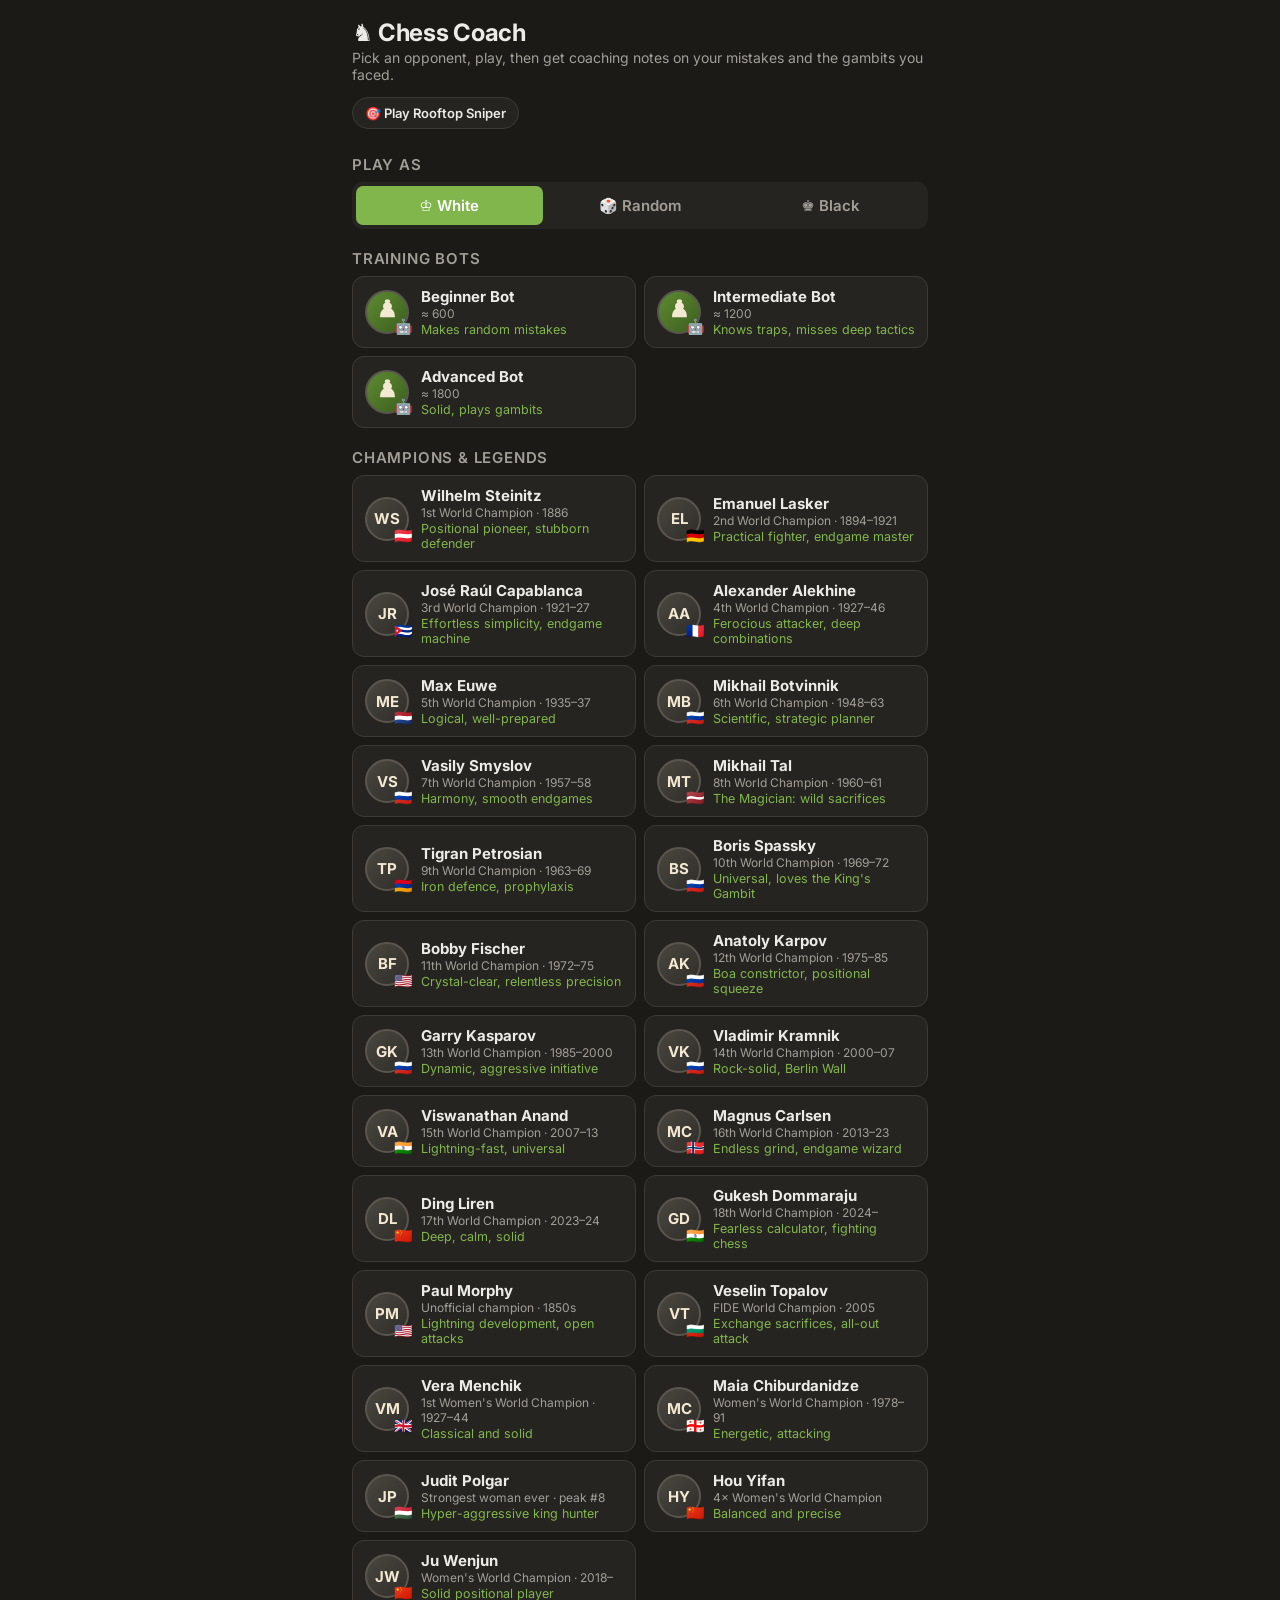
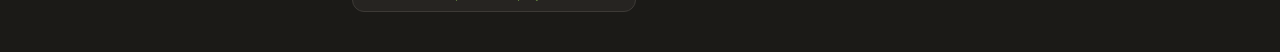
==== chess.html @ 80503780 "Add files via upload" ====
<!DOCTYPE html>
<html lang="en">
<head>
<meta charset="utf-8">
<meta name="viewport" content="width=device-width, initial-scale=1, maximum-scale=1, viewport-fit=cover">
<title>Chess Coach</title>
<meta name="description" content="Play chess against bots and engine opponents styled after 25 world champions, then get a coaching review of your mistakes and the gambits you faced.">
<link rel="preconnect" href="https://fonts.googleapis.com">
<link rel="preconnect" href="https://fonts.gstatic.com" crossorigin>
<link href="https://fonts.googleapis.com/css2?family=Noto+Sans+Symbols+2&family=Inter:wght@400;500;600;700&display=swap" rel="stylesheet">
<style>
:root{--bg:#1b1a17;--panel:#262421;--panel2:#302e2b;--line:#3d3a36;--txt:#ecebe8;--mut:#a29f99;--acc:#81b64c;--acc2:#5d8b31;--lt:#ebecd0;--dk:#739552;--bs:360px;--red:#e05252;--grn:#3fae5a;--org:#e8a33d;--yel:#f0c94a}
*{box-sizing:border-box;-webkit-tap-highlight-color:transparent}
html,body{margin:0;background:var(--bg);color:var(--txt);font-family:Inter,system-ui,-apple-system,Segoe UI,Roboto,sans-serif;font-size:15px}
body{padding:env(safe-area-inset-top) env(safe-area-inset-right) env(safe-area-inset-bottom) env(safe-area-inset-left)}
button{font:inherit;color:inherit;cursor:pointer}
.xlink{display:inline-block;margin:0 4px 6px;padding:7px 12px;border-radius:20px;background:var(--panel);border:1px solid var(--line);color:var(--txt);text-decoration:none;font-size:13px;font-weight:600}
[hidden]{display:none!important}
.wrap{max-width:600px;margin:0 auto;padding:12px 8px 40px}
h1{font-size:24px;margin:6px 4px 2px;letter-spacing:-.3px}
h2{font-size:15px;text-transform:uppercase;letter-spacing:.8px;color:var(--mut);margin:20px 4px 8px;font-weight:600}
.sub{color:var(--mut);margin:0 4px 14px;font-size:14px}
.seg{display:flex;background:var(--panel);border-radius:10px;padding:4px;gap:4px;margin:0 4px}
.seg button{flex:1;border:0;background:transparent;padding:10px 0;border-radius:7px;font-weight:600;color:var(--mut)}
.seg button.on{background:var(--acc);color:#fff}
.cards{display:grid;grid-template-columns:1fr;gap:8px;margin:0 4px}
@media(min-width:520px){.cards{grid-template-columns:1fr 1fr}}
.card{display:flex;gap:12px;align-items:center;background:var(--panel);border:1px solid var(--line);border-radius:12px;padding:10px 12px;text-align:left}
.card:active{background:var(--panel2)}
.ci{display:flex;flex-direction:column;min-width:0}
.ci b{font-size:15px}.ci small{color:var(--mut);font-size:12px}.ci em{font-style:normal;color:var(--acc);font-size:12.5px;margin-top:1px}
.av{position:relative;flex:none;width:44px;height:44px;border-radius:50%;background:linear-gradient(135deg,#4a4740,#2f2d29);display:grid;place-items:center;font-weight:700;font-size:15px;color:#f3e9d2;border:2px solid #5a564f}
.av.bot{background:linear-gradient(135deg,#5d8b31,#3d5e1f);font-family:'Noto Sans Symbols 2',sans-serif;font-size:22px}
.av .fl{position:absolute;right:-6px;bottom:-4px;font-size:15px;line-height:1}
.av.big{width:56px;height:56px;font-size:19px}
.resume{margin:14px 4px 0;background:#2c3a22;border:1px solid var(--acc2);border-radius:12px;padding:12px;display:flex;align-items:center;gap:10px;justify-content:space-between}
.btn{border:0;border-radius:10px;padding:11px 16px;font-weight:600;background:var(--panel2);border:1px solid var(--line)}
.btn.pri{background:var(--acc);border-color:var(--acc);color:#fff;box-shadow:0 3px 0 var(--acc2)}
.btn:disabled{opacity:.4}
.hrow{display:flex;gap:10px;align-items:center;width:100%;background:var(--panel);border:1px solid var(--line);border-radius:10px;padding:9px 10px;margin-bottom:6px;text-align:left}
.hrow span:last-child{display:flex;flex-direction:column}.hrow small{color:var(--mut);font-size:12px}
.res{width:28px;height:28px;border-radius:7px;display:grid;place-items:center;font-weight:700;flex:none}
.res.win{background:var(--acc)}.res.loss{background:var(--red)}.res.draw{background:#6b6862}
#historyWrap{margin:0 4px}
/* sheet */
.overlay{position:fixed;inset:0;background:rgba(0,0,0,.55);display:flex;align-items:flex-end;justify-content:center;z-index:50}
.overlay.center{align-items:center}
.sheet{background:var(--panel);width:100%;max-width:600px;border-radius:18px 18px 0 0;padding:18px 16px calc(18px + env(safe-area-inset-bottom));border-top:1px solid var(--line)}
.center .sheet{border-radius:16px;max-width:360px;margin:16px;text-align:center}
.shHead{display:flex;gap:12px;align-items:center}
.shHead h3{margin:0;font-size:19px}.shHead small{color:var(--mut)}
.sheet p{margin:10px 0;line-height:1.45}
.style{color:var(--acc);font-weight:600}.ops,.vs{font-size:14px}.note{font-size:12px;color:var(--mut)}
.row{display:flex;gap:8px;margin-top:14px}.row .btn{flex:1}
/* game */
.top{display:flex;align-items:center;gap:8px;margin-bottom:8px}
.icon{border:0;background:var(--panel);width:38px;height:38px;border-radius:10px;font-size:18px;flex:none}
.player{display:flex;align-items:center;gap:10px;padding:6px 2px;min-height:52px;width:var(--bs);margin:0 auto}
.player .nm{display:flex;flex-direction:column;min-width:0;flex:1}
.player .nm b{white-space:nowrap;overflow:hidden;text-overflow:ellipsis}
.player .nm small{color:var(--mut);font-size:12px;white-space:nowrap;overflow:hidden;text-overflow:ellipsis}
.caps{font-family:'Noto Sans Symbols 2',sans-serif;font-size:15px;letter-spacing:-2px;white-space:nowrap}
.caps b{font-family:Inter,sans-serif;letter-spacing:0;font-size:12px;color:var(--mut);margin-left:4px}
.caps .cw{color:#fff;-webkit-text-stroke:.6px #000}.caps .cb{color:#111;-webkit-text-stroke:.4px #888}
.dots{display:inline-flex;gap:3px;margin-left:6px}.dots i{width:5px;height:5px;border-radius:50%;background:var(--acc);animation:b 1s infinite}
.dots i:nth-child(2){animation-delay:.15s}.dots i:nth-child(3){animation-delay:.3s}
@keyframes b{0%,100%{opacity:.25}50%{opacity:1}}
.board{position:relative;width:var(--bs);height:var(--bs);margin:0 auto;border-radius:6px;overflow:hidden;box-shadow:0 6px 18px rgba(0,0,0,.4);touch-action:manipulation;user-select:none;-webkit-user-select:none}
.grid{display:grid;grid-template-columns:repeat(8,1fr);grid-template-rows:repeat(8,1fr);width:100%;height:100%}
.sq{position:relative;display:grid;place-items:center}
.sq.lt{background:var(--lt)}.sq.dk{background:var(--dk)}
.sq.last.lt{background:#f5f682}.sq.last.dk{background:#b9ca43}
.sq.sel.lt,.sq.sel.dk{background:#f6eb72}
.sq.check{background:radial-gradient(circle,#ff3b3b 0,#e04040aa 45%,transparent 75%)!important}
.sq.tmove::after{content:'';width:30%;height:30%;border-radius:50%;background:rgba(0,0,0,.18)}
.sq.tcap::after{content:'';position:absolute;inset:4%;border-radius:50%;border:calc(var(--bs)/110) solid rgba(0,0,0,.18)}
.pc{font-family:'Noto Sans Symbols 2','Segoe UI Symbol','DejaVu Sans',sans-serif;font-size:calc(var(--bs)/8*.78);line-height:1;pointer-events:none;position:relative;z-index:1}
.pc.w{color:#fff;-webkit-text-stroke:calc(var(--bs)/400) #1a1a1a;text-shadow:0 2px 2px rgba(0,0,0,.35)}
.pc.b{color:#1d1b19;-webkit-text-stroke:calc(var(--bs)/700) #000;text-shadow:0 2px 2px rgba(0,0,0,.25)}
.sq i{position:absolute;font-style:normal;font-size:calc(var(--bs)/42);font-weight:700;pointer-events:none}
.sq i.rk{left:3px;top:2px}.sq i.fl{right:3px;bottom:1px}
.sq.lt i{color:var(--dk)}.sq.dk i{color:var(--lt)}
.arrows{position:absolute;inset:0;width:100%;height:100%;pointer-events:none;z-index:2}
.status{text-align:center;color:var(--mut);font-size:14px;margin:6px 0 2px;min-height:20px}
.moves{display:flex;gap:4px;overflow-x:auto;white-space:nowrap;background:var(--panel);border-radius:10px;padding:8px;margin:8px auto 0;width:var(--bs);scrollbar-width:none;font-size:14px}
.moves .mn{color:var(--mut)}.moves .mv{padding:0 3px;border-radius:4px}.moves .mv.cur{background:var(--panel2);font-weight:600}
.muted{color:var(--mut)}.muted2{color:var(--mut);font-size:13.5px}
.ctrl{display:flex;gap:6px;margin:10px auto 0;width:var(--bs)}
.ctrl .btn{flex:1;padding:11px 4px;font-size:14px}
.promo{display:flex;gap:8px;justify-content:center}
.promo button{width:64px;height:64px;border-radius:12px;background:var(--lt);border:0;font-size:46px;display:grid;place-items:center}
.promo .pc{font-size:46px}
/* review */
.rvHead h1{font-size:21px;margin:4px 0}
.rvHead p{margin:0;color:var(--mut);font-size:13.5px}
.stats{display:grid;grid-template-columns:1.3fr 1fr 1fr 1fr;gap:6px;margin:12px 0}
.stat{background:var(--panel);border-radius:10px;padding:10px 6px;text-align:center;border:1px solid var(--line)}
.stat b{display:block;font-size:20px}.stat small{color:var(--mut);font-size:11px}
.stat.big b{color:var(--acc);font-size:24px}.stat.bl b{color:var(--red)}.stat.mi b{color:var(--org)}.stat.in b{color:var(--yel)}
.gcard{background:linear-gradient(135deg,#3a2f1e,#2a2620);border:1px solid #6b5530;border-radius:12px;padding:12px;margin-bottom:8px}
.gcard h4{margin:0 0 4px;font-size:15px}.gcard p{margin:6px 0;font-size:14px;line-height:1.45}
.bad{color:#ffb3a8}.good{color:#b8e09a}
.rvBoardWrap{background:var(--panel);border-radius:12px;padding:10px 0;margin:6px 0 4px}
.rvLabel{width:var(--bs);margin:8px auto 0;font-size:14px;line-height:1.45;min-height:40px}
.rvLabel p{margin:4px 0 0}
.red{color:var(--red);font-weight:600}.grn{color:var(--grn);font-weight:600}
.tg{font-size:11px;padding:1px 6px;border-radius:5px;text-transform:uppercase;font-weight:700}
.tg.blunder{background:var(--red)}.tg.mistake{background:var(--org)}.tg.inaccuracy{background:var(--yel);color:#222}
.nav{display:flex;gap:6px;width:var(--bs);margin:8px auto 0;align-items:center}
.nav .btn{flex:1;padding:8px 0}.nav span{min-width:56px;text-align:center;color:var(--mut);font-size:13px}
.moment{display:flex;gap:10px;width:100%;text-align:left;background:var(--panel);border:1px solid var(--line);border-left:4px solid;border-radius:10px;padding:10px;margin-bottom:6px}
.moment.blunder{border-left-color:var(--red)}.moment.mistake{border-left-color:var(--org)}.moment.inaccuracy{border-left-color:var(--yel)}
.moment .tag{font-weight:800;min-width:24px;font-size:15px}
.moment.blunder .tag{color:var(--red)}.moment.mistake .tag{color:var(--org)}.moment.inaccuracy .tag{color:var(--yel)}
.moment b small{font-weight:500;color:var(--mut);font-size:12px;margin-left:4px}
.moment p{margin:4px 0 0;font-size:13.5px;line-height:1.4;color:#d6d4cf}
.tip{background:var(--panel);border-radius:10px;padding:11px 12px;margin-bottom:6px;border:1px solid var(--line)}
.tip b{color:var(--acc)}.tip p{margin:4px 0 0;font-size:14px;line-height:1.45}
.tip.ptip{background:#22301b;border-color:var(--acc2)}
.coach{background:var(--panel);border:1px solid #5b4a8a;border-radius:12px;padding:12px;margin-top:6px}
.coach h4{margin:10px 0 4px}.coach p,.coach li{font-size:14px;line-height:1.5}.coach ul{padding-left:20px;margin:6px 0}
.prog{height:8px;background:var(--panel2);border-radius:5px;overflow:hidden;margin:14px 0 8px}
.prog div{height:100%;background:var(--acc);transition:width .2s}
.loading{text-align:center;padding:60px 16px}
.bigpc{font-family:'Noto Sans Symbols 2',sans-serif;font-size:64px;animation:spin 2s ease-in-out infinite;display:inline-block}
@keyframes spin{50%{transform:rotate(12deg) scale(1.08)}}
.foot{display:flex;gap:8px;margin-top:16px}.foot .btn{flex:1}
</style>
</head>
<body>
<!-- LOBBY -->
<section id="lobby" class="wrap">
  <h1>♞ Chess Coach</h1>
  <p class="sub">Pick an opponent, play, then get coaching notes on your mistakes and the gambits you faced.</p>
  <a class="xlink" href="index.html">🎯 Play Rooftop Sniper</a>
  <div id="resumeBox" class="resume" hidden><span id="resumeTxt"></span><button id="resumeBtn" class="btn pri">Resume</button></div>
  <h2>Play as</h2>
  <div class="seg" id="colorSeg"><button data-c="w">♔ White</button><button data-c="r">🎲 Random</button><button data-c="b">♚ Black</button></div>
  <h2>Training bots</h2>
  <div class="cards" id="bots"></div>
  <h2>Champions &amp; legends</h2>
  <div class="cards" id="gms"></div>
  <div id="historyWrap" hidden><h2 style="margin-left:0">Past games</h2><div id="history"></div></div>
</section>

<!-- GAME -->
<section id="game" class="wrap" hidden>
  <div class="top"><button class="icon" id="backBtn" aria-label="Back">←</button><div style="flex:1;font-weight:600">vs <span id="oppName"></span></div><button class="icon" id="flipBtn" aria-label="Flip board">⇅</button></div>
  <div class="player"><div class="av" id="oppAv"></div><div class="nm"><b><span id="oppLabel">Opponent</span><span class="dots" id="thinking" hidden><i></i><i></i><i></i></span></b><small id="oppStyle"></small></div><div class="caps" id="oppCap"></div></div>
  <div class="board" id="board"></div>
  <div class="player"><div class="av" style="background:linear-gradient(135deg,#81b64c,#4d7a26)">You</div><div class="nm"><b>You</b><small id="youColor"></small></div><div class="caps" id="youCap"></div></div>
  <div class="status" id="status"></div>
  <div class="moves" id="moves"></div>
  <div class="ctrl">
    <button class="btn" id="undoBtn">↶ Undo</button>
    <button class="btn" id="hintBtn">💡 Hint</button>
    <button class="btn" id="resignBtn">🏳 Resign</button>
    <button class="btn pri" id="reviewBtn" hidden>📋 Review</button>
  </div>
</section>

<!-- REVIEW -->
<section id="review" class="wrap" hidden>
  <div class="top"><button class="icon" id="rvBack" aria-label="Back">←</button><div style="flex:1;font-weight:600">Game review</div></div>
  <div id="rvLoading" class="loading"><div class="bigpc">♞</div><div class="prog"><div id="rvProg"></div></div><div class="muted" id="rvProgTxt">Analysing your moves…</div></div>
  <div id="rvContent" hidden>
    <div class="rvHead"><h1 id="rvTitle"></h1><p id="rvSub"></p></div>
    <div class="stats" id="rvStats"></div>
    <div id="rvGambits"></div>
    <div class="rvBoardWrap" id="rvBoardWrap">
      <div class="board" id="rvBoard"></div>
      <div class="nav"><button class="btn" id="rvStart">⏮</button><button class="btn" id="rvPrev">◀</button><span id="rvPly"></span><button class="btn" id="rvNext">▶</button><button class="btn" id="rvEnd">⏭</button></div>
      <div class="rvLabel" id="rvLabel"></div>
    </div>
    <h2>Key moments</h2>
    <div id="rvMoments"></div>
    <h2>How to improve</h2>
    <div id="rvTips"></div>
    <div id="coachWrap" hidden>
      <h2>Coach's notes</h2>
      <button class="btn pri" id="coachBtn" style="width:100%">Ask Claude for deeper coaching</button>
      <div class="coach" id="coachOut" style="min-height:0"></div>
    </div>
    <div class="foot"><button class="btn pri" id="rematchBtn">↻ Rematch</button><button class="btn" id="rvNew">Choose opponent</button></div>
  </div>
</section>

<!-- overlays -->
<div class="overlay" id="sheet" hidden><div class="sheet"><div id="shBody"></div><div class="row"><button class="btn" id="shClose">Cancel</button><button class="btn pri" id="shPlay">Play ▶</button></div></div></div>
<div class="overlay center" id="promo" hidden><div class="sheet"><p style="margin-top:0;font-weight:600">Promote to</p><div class="promo" id="promoRow"></div></div></div>
<div class="overlay center" id="confirm" hidden><div class="sheet"><p style="margin-top:0;font-weight:600">Resign this game?</p><div class="row"><button class="btn" id="cNo">Keep playing</button><button class="btn pri" id="cYes" style="background:var(--red);border-color:var(--red);box-shadow:none">Resign</button></div></div></div>
<div class="overlay center" id="over" hidden><div class="sheet"><h3 id="overTitle" style="margin:4px 0"></h3><p id="overText" class="muted"></p><div class="row"><button class="btn" id="ovClose">View board</button><button class="btn pri" id="ovReview">Review game</button></div></div></div>

<script>/* ChessCore: rules, evaluation with style weights, search, review analysis */
(function (G) {
  'use strict';
  var PV = [0, 100, 320, 330, 500, 900, 0];
  var N_OFF = [33, 31, 18, 14, -33, -31, -18, -14];
  var B_OFF = [17, 15, -17, -15], R_OFF = [16, -16, 1, -1];
  var K_OFF = [17, 15, -17, -15, 16, -16, 1, -1];
  var CAP = 1, EP = 2, CASTLE = 4, DBL = 8;
  var MATE = 100000;

  function sqName(s) { return 'abcdefgh'[s & 7] + ((s >> 4) + 1); }
  function parseSq(n) { return (n.charCodeAt(1) - 49) * 16 + (n.charCodeAt(0) - 97); }
  function mFrom(m) { return m & 127; }
  function mTo(m) { return (m >> 7) & 127; }
  function mPromo(m) { return (m >> 14) & 7; }
  function mFlag(m) { return (m >> 17) & 15; }
  function mk(f, t, p, fl) { return f | (t << 7) | (p << 14) | (fl << 17); }
  function uci(m) { return sqName(mFrom(m)) + sqName(mTo(m)) + (mPromo(m) ? ' nbrq'[mPromo(m) - 1] : ''); }

  // Zobrist (seeded so every context agrees)
  var seed = 0x9E3779B9;
  function rnd() { seed ^= seed << 13; seed ^= seed >>> 17; seed ^= seed << 5; return seed | 0; }
  var ZLO = new Int32Array(13 * 128), ZHI = new Int32Array(13 * 128);
  for (var i = 0; i < 13 * 128; i++) { ZLO[i] = rnd(); ZHI[i] = rnd(); }
  var ZSIDE_LO = rnd(), ZSIDE_HI = rnd();
  var ZC_LO = new Int32Array(16), ZC_HI = new Int32Array(16), ZE_LO = new Int32Array(8), ZE_HI = new Int32Array(8);
  for (i = 0; i < 16; i++) { ZC_LO[i] = rnd(); ZC_HI[i] = rnd(); }
  for (i = 0; i < 8; i++) { ZE_LO[i] = rnd(); ZE_HI[i] = rnd(); }

  var CMASK = new Int32Array(128);
  for (i = 0; i < 128; i++) CMASK[i] = 15;
  CMASK[4] = 15 & ~3; CMASK[0] = 15 & ~2; CMASK[7] = 15 & ~1;
  CMASK[116] = 15 & ~12; CMASK[112] = 15 & ~8; CMASK[119] = 15 & ~4;

  var START = 'rnbqkbnr/pppppppp/8/8/8/8/PPPPPPPP/RNBQKBNR w KQkq - 0 1';

  function Pos(fen) {
    this.b = new Int8Array(128);
    this.side = 1; this.castle = 0; this.ep = -1; this.half = 0; this.full = 1;
    this.kw = 4; this.kb = 116; this.lo = 0; this.hi = 0;
    this.stack = []; this.hist = [];
    this.setFEN(fen || START);
  }
  var P = Pos.prototype;

  P.setFEN = function (fen) {
    var parts = fen.trim().split(/\s+/), rows = parts[0].split('/');
    this.b.fill(0);
    var map = { p: 1, n: 2, b: 3, r: 4, q: 5, k: 6 };
    for (var r = 0; r < 8; r++) {
      var f = 0, row = rows[r];
      for (var j = 0; j < row.length; j++) {
        var c = row[j];
        if (c >= '1' && c <= '8') { f += +c; continue; }
        var t = map[c.toLowerCase()], s = (7 - r) * 16 + f;
        this.b[s] = c === c.toLowerCase() ? -t : t;
        if (t === 6) { if (c === 'K') this.kw = s; else this.kb = s; }
        f++;
      }
    }
    this.side = parts[1] === 'b' ? -1 : 1;
    var cs = parts[2] || '-'; this.castle = 0;
    if (cs.indexOf('K') >= 0) this.castle |= 1; if (cs.indexOf('Q') >= 0) this.castle |= 2;
    if (cs.indexOf('k') >= 0) this.castle |= 4; if (cs.indexOf('q') >= 0) this.castle |= 8;
    this.ep = (parts[3] && parts[3] !== '-') ? parseSq(parts[3]) : -1;
    this.half = +(parts[4] || 0); this.full = +(parts[5] || 1);
    this.stack = []; this.computeHash(); this.hist = [this.lo];
  };

  P.fen = function () {
    var s = '', ch = ' pnbrqk';
    for (var r = 7; r >= 0; r--) {
      var e = 0;
      for (var f = 0; f < 8; f++) {
        var p = this.b[r * 16 + f];
        if (!p) { e++; continue; }
        if (e) { s += e; e = 0; }
        var c = ch[Math.abs(p)]; s += p > 0 ? c.toUpperCase() : c;
      }
      if (e) s += e; if (r) s += '/';
    }
    var c2 = (this.castle & 1 ? 'K' : '') + (this.castle & 2 ? 'Q' : '') + (this.castle & 4 ? 'k' : '') + (this.castle & 8 ? 'q' : '');
    return s + ' ' + (this.side > 0 ? 'w' : 'b') + ' ' + (c2 || '-') + ' ' + (this.ep >= 0 ? sqName(this.ep) : '-') + ' ' + this.half + ' ' + this.full;
  };

  P.computeHash = function () {
    var lo = 0, hi = 0;
    for (var s = 0; s < 128; s++) {
      if (s & 0x88) continue; var p = this.b[s];
      if (p) { lo ^= ZLO[(p + 6) * 128 + s]; hi ^= ZHI[(p + 6) * 128 + s]; }
    }
    if (this.side < 0) { lo ^= ZSIDE_LO; hi ^= ZSIDE_HI; }
    lo ^= ZC_LO[this.castle]; hi ^= ZC_HI[this.castle];
    if (this.ep >= 0) { lo ^= ZE_LO[this.ep & 7]; hi ^= ZE_HI[this.ep & 7]; }
    this.lo = lo; this.hi = hi;
  };

  P.attacked = function (sq, by) {
    var b = this.b, t, i, d, s;
    if (by > 0) {
      t = sq - 15; if (!(t & 0x88) && b[t] === 1) return true;
      t = sq - 17; if (!(t & 0x88) && b[t] === 1) return true;
    } else {
      t = sq + 15; if (!(t & 0x88) && b[t] === -1) return true;
      t = sq + 17; if (!(t & 0x88) && b[t] === -1) return true;
    }
    for (i = 0; i < 8; i++) { t = sq + N_OFF[i]; if (!(t & 0x88) && b[t] === 2 * by) return true; }
    for (i = 0; i < 8; i++) { t = sq + K_OFF[i]; if (!(t & 0x88) && b[t] === 6 * by) return true; }
    for (i = 0; i < 4; i++) {
      d = B_OFF[i]; s = sq + d;
      while (!(s & 0x88)) { var p = b[s]; if (p) { if (p === 3 * by || p === 5 * by) return true; break; } s += d; }
      d = R_OFF[i]; s = sq + d;
      while (!(s & 0x88)) { var q = b[s]; if (q) { if (q === 4 * by || q === 5 * by) return true; break; } s += d; }
    }
    return false;
  };

  P.inCheck = function () { return this.attacked(this.side > 0 ? this.kw : this.kb, -this.side); };

  function addPawn(out, f, t, fl, side, capsOnly) {
    var r = t >> 4;
    if ((side > 0 && r === 7) || (side < 0 && r === 0)) {
      out.push(mk(f, t, 5, fl));
      if (!capsOnly) { out.push(mk(f, t, 2, fl)); out.push(mk(f, t, 4, fl)); out.push(mk(f, t, 3, fl)); }
    } else out.push(mk(f, t, 0, fl));
  }

  P.gen = function (out, capsOnly) {
    var b = this.b, side = this.side, sq, p, t, i, d, to;
    for (sq = 0; sq < 128; sq++) {
      if (sq & 0x88) { sq += 7; continue; }
      p = b[sq]; if (p * side <= 0) continue;
      t = p * side;
      if (t === 1) {
        var dir = side > 0 ? 16 : -16, r = sq >> 4;
        to = sq + dir;
        if (!(to & 0x88) && b[to] === 0) {
          var promoRank = side > 0 ? 7 : 0;
          if (!capsOnly || (to >> 4) === promoRank) addPawn(out, sq, to, 0, side, capsOnly);
          if (!capsOnly && ((side > 0 && r === 1) || (side < 0 && r === 6)) && b[to + dir] === 0) out.push(mk(sq, to + dir, 0, DBL));
        }
        for (i = -1; i <= 1; i += 2) {
          to = sq + dir + i; if (to & 0x88) continue;
          if (b[to] * side < 0) addPawn(out, sq, to, CAP, side, capsOnly);
          else if (to === this.ep) out.push(mk(sq, to, 0, CAP | EP));
        }
      } else if (t === 2 || t === 6) {
        var offs = t === 2 ? N_OFF : K_OFF;
        for (i = 0; i < 8; i++) {
          to = sq + offs[i]; if (to & 0x88) continue;
          var q = b[to];
          if (q === 0) { if (!capsOnly) out.push(mk(sq, to, 0, 0)); }
          else if (q * side < 0) out.push(mk(sq, to, 0, CAP));
        }
      } else {
        var dirs = t === 3 ? B_OFF : t === 4 ? R_OFF : K_OFF;
        for (i = 0; i < dirs.length; i++) {
          d = dirs[i]; to = sq + d;
          while (!(to & 0x88)) {
            var c = b[to];
            if (c === 0) { if (!capsOnly) out.push(mk(sq, to, 0, 0)); }
            else { if (c * side < 0) out.push(mk(sq, to, 0, CAP)); break; }
            to += d;
          }
        }
      }
    }
    if (!capsOnly) {
      if (side > 0) {
        if ((this.castle & 1) && b[4] === 6 && b[7] === 4 && !b[5] && !b[6] && !this.attacked(4, -1) && !this.attacked(5, -1) && !this.attacked(6, -1)) out.push(mk(4, 6, 0, CASTLE));
        if ((this.castle & 2) && b[4] === 6 && b[0] === 4 && !b[1] && !b[2] && !b[3] && !this.attacked(4, -1) && !this.attacked(3, -1) && !this.attacked(2, -1)) out.push(mk(4, 2, 0, CASTLE));
      } else {
        if ((this.castle & 4) && b[116] === -6 && b[119] === -4 && !b[117] && !b[118] && !this.attacked(116, 1) && !this.attacked(117, 1) && !this.attacked(118, 1)) out.push(mk(116, 118, 0, CASTLE));
        if ((this.castle & 8) && b[116] === -6 && b[112] === -4 && !b[113] && !b[114] && !b[115] && !this.attacked(116, 1) && !this.attacked(115, 1) && !this.attacked(114, 1)) out.push(mk(116, 114, 0, CASTLE));
      }
    }
    return out;
  };

  P.make = function (m) {
    var b = this.b, f = mFrom(m), t = mTo(m), pr = mPromo(m), fl = mFlag(m), side = this.side;
    var p = b[f], dir = side > 0 ? 16 : -16, capSq = (fl & EP) ? t - dir : t, cap = b[capSq];
    this.stack.push(m, cap, this.castle, this.ep, this.half, this.lo, this.hi);
    var lo = this.lo, hi = this.hi;
    lo ^= ZLO[(p + 6) * 128 + f]; hi ^= ZHI[(p + 6) * 128 + f];
    if (cap) { lo ^= ZLO[(cap + 6) * 128 + capSq]; hi ^= ZHI[(cap + 6) * 128 + capSq]; b[capSq] = 0; }
    var np = pr ? pr * side : p;
    b[t] = np; b[f] = 0;
    lo ^= ZLO[(np + 6) * 128 + t]; hi ^= ZHI[(np + 6) * 128 + t];
    if (fl & CASTLE) {
      var rf, rt;
      if (t === 6) { rf = 7; rt = 5; } else if (t === 2) { rf = 0; rt = 3; } else if (t === 118) { rf = 119; rt = 117; } else { rf = 112; rt = 115; }
      var rk = b[rf]; b[rt] = rk; b[rf] = 0;
      lo ^= ZLO[(rk + 6) * 128 + rf] ^ ZLO[(rk + 6) * 128 + rt]; hi ^= ZHI[(rk + 6) * 128 + rf] ^ ZHI[(rk + 6) * 128 + rt];
    }
    if (p === 6) this.kw = t; else if (p === -6) this.kb = t;
    lo ^= ZC_LO[this.castle]; hi ^= ZC_HI[this.castle];
    this.castle &= CMASK[f] & CMASK[t];
    lo ^= ZC_LO[this.castle]; hi ^= ZC_HI[this.castle];
    if (this.ep >= 0) { lo ^= ZE_LO[this.ep & 7]; hi ^= ZE_HI[this.ep & 7]; }
    this.ep = (fl & DBL) ? f + dir : -1;
    if (this.ep >= 0) { lo ^= ZE_LO[this.ep & 7]; hi ^= ZE_HI[this.ep & 7]; }
    this.half = (p === 1 || p === -1 || cap) ? 0 : this.half + 1;
    if (side < 0) this.full++;
    this.side = -side; lo ^= ZSIDE_LO; hi ^= ZSIDE_HI;
    this.lo = lo; this.hi = hi; this.hist.push(lo);
  };

  P.unmake = function () {
    var st = this.stack, hi = st.pop(), lo = st.pop(), half = st.pop(), ep = st.pop(), castle = st.pop(), cap = st.pop(), m = st.pop();
    this.hist.pop();
    this.side = -this.side;
    var side = this.side, b = this.b, f = mFrom(m), t = mTo(m), pr = mPromo(m), fl = mFlag(m), dir = side > 0 ? 16 : -16;
    var p = pr ? side : b[t];
    b[f] = p; b[t] = 0;
    if (fl & EP) b[t - dir] = cap; else b[t] = cap;
    if (fl & CASTLE) {
      var rf, rt;
      if (t === 6) { rf = 7; rt = 5; } else if (t === 2) { rf = 0; rt = 3; } else if (t === 118) { rf = 119; rt = 117; } else { rf = 112; rt = 115; }
      b[rf] = b[rt]; b[rt] = 0;
    }
    if (p === 6) this.kw = f; else if (p === -6) this.kb = f;
    if (side < 0) this.full--;
    this.castle = castle; this.ep = ep; this.half = half; this.lo = lo; this.hi = hi;
  };

  P.legal = function () {
    var ms = this.gen([], false), out = [];
    for (var i = 0; i < ms.length; i++) {
      this.make(ms[i]);
      if (!this.attacked(this.side > 0 ? this.kb : this.kw, this.side)) out.push(ms[i]);
      this.unmake();
    }
    return out;
  };

  P.isRepetition = function (count) {
    // count prior occurrences of current hash within reversible span
    var h = this.hist, n = h.length - 1, cur = h[n], c = 0;
    for (var i = n - 2; i >= 0 && i >= n - this.half; i -= 2) if (h[i] === cur) { c++; if (c >= count) return true; }
    return false;
  };

  P.insufficient = function () {
    var minors = 0, bishopsColor = [];
    for (var s = 0; s < 128; s++) {
      if (s & 0x88) continue; var p = Math.abs(this.b[s]);
      if (p === 1 || p === 4 || p === 5) return false;
      if (p === 2 || p === 3) { minors++; if (p === 3) bishopsColor.push(((s >> 4) + (s & 7)) & 1); }
    }
    return minors <= 1;
  };

  P.san = function (m, legalList) {
    var f = mFrom(m), t = mTo(m), fl = mFlag(m), p = Math.abs(this.b[f]), s;
    if (fl & CASTLE) s = (t & 7) === 6 ? 'O-O' : 'O-O-O';
    else {
      var L = ' PNBRQK'[p]; s = '';
      if (p === 1) { if (fl & CAP) s = 'abcdefgh'[f & 7] + 'x'; s += sqName(t); if (mPromo(m)) s += '=' + ' PNBRQ'[mPromo(m)]; }
      else {
        var lst = legalList || this.legal(), amb = false, sameF = false, sameR = false;
        for (var i = 0; i < lst.length; i++) {
          var o = lst[i]; if (o === m) continue;
          if (mTo(o) === t && Math.abs(this.b[mFrom(o)]) === p && mFrom(o) !== f) {
            amb = true; if ((mFrom(o) & 7) === (f & 7)) sameF = true; if ((mFrom(o) >> 4) === (f >> 4)) sameR = true;
          }
        }
        s = L;
        if (amb) { if (!sameF) s += 'abcdefgh'[f & 7]; else if (!sameR) s += ((f >> 4) + 1); else s += sqName(f); }
        if (fl & CAP) s += 'x'; s += sqName(t);
      }
    }
    this.make(m);
    if (this.inCheck()) s += this.legal().length ? '+' : '#';
    this.unmake();
    return s;
  };

  P.findUci = function (u) {
    var l = this.legal();
    for (var i = 0; i < l.length; i++) if (uci(l[i]) === u) return l[i];
    // allow missing promo letter -> queen
    for (i = 0; i < l.length; i++) if (uci(l[i]) === u + 'q') return l[i];
    return 0;
  };

  P.status = function () {
    var l = this.legal();
    if (!l.length) return this.inCheck() ? 'checkmate' : 'stalemate';
    if (this.insufficient()) return 'insufficient';
    if (this.half >= 100) return 'fifty';
    if (this.isRepetition(2)) return 'repetition';
    return '';
  };

  // ---------- Evaluation ----------
  function T(a) { return new Int16Array(a); }
  var PST = [null,
    T([0,0,0,0,0,0,0,0,50,50,50,50,50,50,50,50,10,10,20,30,30,20,10,10,5,5,10,25,25,10,5,5,0,0,0,20,20,0,0,0,5,-5,-10,0,0,-10,-5,5,5,10,10,-20,-20,10,10,5,0,0,0,0,0,0,0,0]),
    T([-50,-40,-30,-30,-30,-30,-40,-50,-40,-20,0,0,0,0,-20,-40,-30,0,10,15,15,10,0,-30,-30,5,15,20,20,15,5,-30,-30,0,15,20,20,15,0,-30,-30,5,10,15,15,10,5,-30,-40,-20,0,5,5,0,-20,-40,-50,-40,-30,-30,-30,-30,-40,-50]),
    T([-20,-10,-10,-10,-10,-10,-10,-20,-10,0,0,0,0,0,0,-10,-10,0,5,10,10,5,0,-10,-10,5,5,10,10,5,5,-10,-10,0,10,10,10,10,0,-10,-10,10,10,10,10,10,10,-10,-10,5,0,0,0,0,5,-10,-20,-10,-10,-10,-10,-10,-10,-20]),
    T([0,0,0,0,0,0,0,0,5,10,10,10,10,10,10,5,-5,0,0,0,0,0,0,-5,-5,0,0,0,0,0,0,-5,-5,0,0,0,0,0,0,-5,-5,0,0,0,0,0,0,-5,-5,0,0,0,0,0,0,-5,0,0,0,5,5,0,0,0]),
    T([-20,-10,-10,-5,-5,-10,-10,-20,-10,0,0,0,0,0,0,-10,-10,0,5,5,5,5,0,-10,-5,0,5,5,5,5,0,-5,0,0,5,5,5,5,0,-5,-10,5,5,5,5,5,0,-10,-10,0,5,0,0,0,0,-10,-20,-10,-10,-5,-5,-10,-10,-20]),
    T([-30,-40,-40,-50,-50,-40,-40,-30,-30,-40,-40,-50,-50,-40,-40,-30,-30,-40,-40,-50,-50,-40,-40,-30,-30,-40,-40,-50,-50,-40,-40,-30,-20,-30,-30,-40,-40,-30,-30,-20,-10,-20,-20,-20,-20,-20,-20,-10,20,20,0,0,0,0,20,20,20,30,10,0,0,10,30,20])
  ];
  var KEG = T([-50,-40,-30,-20,-20,-30,-40,-50,-30,-20,-10,0,0,-10,-20,-30,-30,-10,20,30,30,20,-10,-30,-30,-10,30,40,40,30,-10,-30,-30,-10,30,40,40,30,-10,-30,-30,-10,20,30,30,20,-10,-30,-30,-30,0,0,0,0,-30,-30,-50,-30,-30,-30,-30,-30,-30,-50]);
  var PASSED = [0, 5, 10, 20, 35, 60, 100, 0];
  var TROP = [0, 0, 3, 2, 2, 4, 0];
  var NEUTRAL = { mat: 1, pos: 1, agg: 1, safe: 1, end: 1, color: 1 };

  // returns score from white's perspective
  function evalWhite(pos, W) {
    var b = pos.b, mat = 0, pst = 0, phase = 0, s, p, t, r, f, idx;
    var pwMin = [9, 9, 9, 9, 9, 9, 9, 9, 9, 9], pwMax = [-1, -1, -1, -1, -1, -1, -1, -1, -1, -1];
    var pbMin = [9, 9, 9, 9, 9, 9, 9, 9, 9, 9], pbMax = [-1, -1, -1, -1, -1, -1, -1, -1, -1, -1];
    var pwCnt = [0, 0, 0, 0, 0, 0, 0, 0, 0, 0], pbCnt = [0, 0, 0, 0, 0, 0, 0, 0, 0, 0];
    var wb = 0, bb = 0, attW = 0, attB = 0, mob = 0, kw = pos.kw, kb = pos.kb, rooks = [];
    var kwr = kw >> 4, kwf = kw & 7, kbr = kb >> 4, kbf = kb & 7, nonPawnW = 0, nonPawnB = 0;
    for (s = 0; s < 128; s++) {
      if (s & 0x88) { s += 7; continue; }
      p = b[s]; if (!p) continue;
      r = s >> 4; f = s & 7;
      if (p > 0) {
        t = p; mat += PV[t]; idx = (7 - r) * 8 + f;
        if (t !== 6) pst += PST[t][idx];
        if (t === 1) { pwCnt[f + 1]++; if (r < pwMin[f + 1]) pwMin[f + 1] = r; if (r > pwMax[f + 1]) pwMax[f + 1] = r; }
        else if (t !== 6) {
          nonPawnW += PV[t];
          var dk = Math.max(Math.abs(r - kbr), Math.abs(f - kbf)) + Math.abs(r - kbr) + Math.abs(f - kbf);
          attW += TROP[t] * Math.max(0, 10 - dk);
          if (t === 3) wb++; if (t === 4) rooks.push(s);
          if (t >= 3 && t <= 5) mob += slideMob(b, s, t);
          phase += t === 5 ? 4 : t === 4 ? 2 : 1;
        }
      } else {
        t = -p; mat -= PV[t]; idx = r * 8 + f;
        if (t !== 6) pst -= PST[t][idx];
        if (t === 1) { pbCnt[f + 1]++; if (r < pbMin[f + 1]) pbMin[f + 1] = r; if (r > pbMax[f + 1]) pbMax[f + 1] = r; }
        else if (t !== 6) {
          nonPawnB += PV[t];
          var dk2 = Math.max(Math.abs(r - kwr), Math.abs(f - kwf)) + Math.abs(r - kwr) + Math.abs(f - kwf);
          attB += TROP[t] * Math.max(0, 10 - dk2);
          if (t === 3) bb++; if (t === 4) rooks.push(s);
          if (t >= 3 && t <= 5) mob -= slideMob(b, s, t);
          phase += t === 5 ? 4 : t === 4 ? 2 : 1;
        }
      }
    }
    if (phase > 24) phase = 24;
    var mg = phase / 24, eg = 1 - mg;
    // kings
    var kpos = (PST[6][(7 - kwr) * 8 + kwf] - PST[6][kbr * 8 + kbf]) * mg + (KEG[(7 - kwr) * 8 + kwf] - KEG[kbr * 8 + kbf]) * eg;
    // pawn structure
    var ps = 0, passed = 0;
    for (f = 1; f <= 8; f++) {
      if (pwCnt[f] > 1) ps -= 12 * (pwCnt[f] - 1);
      if (pbCnt[f] > 1) ps += 12 * (pbCnt[f] - 1);
      if (pwCnt[f] && !pwCnt[f - 1] && !pwCnt[f + 1]) ps -= 12 * pwCnt[f];
      if (pbCnt[f] && !pbCnt[f - 1] && !pbCnt[f + 1]) ps += 12 * pbCnt[f];
      if (pwCnt[f]) { var wr = pwMax[f]; if (pbMax[f - 1] <= wr && pbMax[f] <= wr && pbMax[f + 1] <= wr) passed += PASSED[wr]; }
      if (pbCnt[f]) { var br = pbMin[f]; if ((pwMin[f - 1] >= br || pwCnt[f - 1] === 0) && (pwMin[f] >= br || pwCnt[f] === 0) && (pwMin[f + 1] >= br || pwCnt[f + 1] === 0)) passed -= PASSED[7 - br]; }
    }
    // fix: pwMin uses 9 for empty; pbMax uses -1 for empty, handled above
    // rooks on open/semi-open files
    var rk = 0;
    for (var i = 0; i < rooks.length; i++) {
      var rs = rooks[i], rf = (rs & 7) + 1, own = b[rs] > 0 ? pwCnt[rf] : pbCnt[rf], opp = b[rs] > 0 ? pbCnt[rf] : pwCnt[rf];
      var v = own === 0 ? (opp === 0 ? 15 : 8) : 0; rk += b[rs] > 0 ? v : -v;
    }
    // king shield (middlegame)
    var shield = 0;
    if (kwr <= 1) for (f = Math.max(0, kwf - 1); f <= Math.min(7, kwf + 1); f++) { if (b[16 + f] === 1 || b[32 + f] === 1) shield += 10; else shield -= 15; }
    if (kbr >= 6) for (f = Math.max(0, kbf - 1); f <= Math.min(7, kbf + 1); f++) { if (b[96 + f] === -1 || b[80 + f] === -1) shield -= 10; else shield += 15; }
    var bp = (wb >= 2 ? 30 : 0) - (bb >= 2 ? 30 : 0);
    // mop-up for conversion
    var mop = 0, diff = mat;
    if (eg > 0.5 && Math.abs(diff) >= 400) {
      var winK = diff > 0 ? kw : kb, losK = diff > 0 ? kb : kw;
      var lr = losK >> 4, lf = losK & 7;
      var cd = Math.max(3 - lr, lr - 4) + Math.max(3 - lf, lf - 4);
      var kd = Math.abs((winK >> 4) - lr) + Math.abs((winK & 7) - lf);
      mop = (cd * 12 + (14 - kd) * 5) * (diff > 0 ? 1 : -1);
    }
    var agg = W.agg, safe = W.safe, att;
    if (W.color > 0) att = agg * attW - safe * attB; else att = safe * attW - agg * attB;
    var score = W.mat * mat + pst + kpos + W.pos * (ps + rk + bp + mob * 2) + mg * (att * 0.6 + W.safe * shield) + W.end * (passed * (0.5 + eg) + mop);
    return score | 0;
  }
  function slideMob(b, s, t) {
    var dirs = t === 3 ? B_OFF : t === 4 ? R_OFF : K_OFF, n = 0;
    for (var i = 0; i < dirs.length; i++) { var to = s + dirs[i]; while (!(to & 0x88) && b[to] === 0) { n++; to += dirs[i]; } }
    return t === 5 ? n >> 1 : n;
  }

  // ---------- Search ----------
  var TT_BITS = 19, TT_SIZE = 1 << TT_BITS, TT_MASK = TT_SIZE - 1;
  function Searcher() {
    this.tLo = new Int32Array(TT_SIZE); this.tHi = new Int32Array(TT_SIZE); this.tMove = new Int32Array(TT_SIZE);
    this.tScore = new Int32Array(TT_SIZE); this.tDepth = new Int8Array(TT_SIZE); this.tFlag = new Int8Array(TT_SIZE);
    this.hist = new Int32Array(128 * 128); this.killers = new Int32Array(256);
  }
  var S = Searcher.prototype;
  S.clear = function () { this.tFlag.fill(0); this.hist.fill(0); this.killers.fill(0); };

  S.order = function (pos, ms, ttm, ply) {
    var sc = new Array(ms.length), b = pos.b;
    for (var i = 0; i < ms.length; i++) {
      var m = ms[i], v = 0;
      if (m === ttm) v = 1e8;
      else if (mFlag(m) & CAP) v = 1e6 + 10 * PV[Math.abs(b[mTo(m)]) || 1] - (PV[Math.abs(b[mFrom(m)])] / 10 | 0);
      else if (mPromo(m) === 5) v = 9e5;
      else if (m === this.killers[ply * 2]) v = 8e5;
      else if (m === this.killers[ply * 2 + 1]) v = 7e5;
      else v = this.hist[mFrom(m) * 128 + mTo(m)];
      sc[i] = v;
    }
    return sc;
  };
  function pick(ms, sc, i) {
    var bi = i, bv = sc[i];
    for (var j = i + 1; j < ms.length; j++) if (sc[j] > bv) { bv = sc[j]; bi = j; }
    if (bi !== i) { var t = ms[i]; ms[i] = ms[bi]; ms[bi] = t; t = sc[i]; sc[i] = sc[bi]; sc[bi] = t; }
    return ms[i];
  }

  S.evalSide = function (pos) { var e = evalWhite(pos, this.W); return pos.side > 0 ? e : -e; };

  S.qs = function (pos, alpha, beta, ply) {
    this.nodes++;
    if ((this.nodes & 2047) === 0 && Date.now() > this.deadline) this.stop = true;
    if (this.stop) return 0;
    var stand = this.evalSide(pos);
    if (ply > 60) return stand;
    if (stand >= beta) return stand;
    if (stand > alpha) alpha = stand;
    var ms = pos.gen([], true), sc = this.order(pos, ms, 0, ply), us = pos.side;
    for (var i = 0; i < ms.length; i++) {
      var m = pick(ms, sc, i), victim = Math.abs(pos.b[mTo(m)]) || ((mFlag(m) & EP) ? 1 : 0);
      if (stand + PV[victim] + (mPromo(m) ? 800 : 0) + 200 < alpha) continue;
      pos.make(m);
      if (pos.attacked(us > 0 ? pos.kw : pos.kb, -us)) { pos.unmake(); continue; }
      var v = -this.qs(pos, -beta, -alpha, ply + 1);
      pos.unmake();
      if (this.stop) return 0;
      if (v > alpha) { alpha = v; if (v >= beta) return v; }
    }
    return alpha;
  };

  S.negamax = function (pos, depth, alpha, beta, ply) {
    this.nodes++;
    if ((this.nodes & 2047) === 0 && Date.now() > this.deadline) this.stop = true;
    if (this.stop) return 0;
    if (ply > 0 && (pos.half >= 100 || pos.isRepetition(1) || pos.insufficient())) return 0;
    var us = pos.side, check = pos.attacked(us > 0 ? pos.kw : pos.kb, -us);
    if (check && ply < 40) depth++;
    if (depth <= 0) return this.qs(pos, alpha, beta, ply);
    var idx = pos.lo & TT_MASK, ttm = 0, a0 = alpha;
    if (this.tFlag[idx] && this.tLo[idx] === pos.lo && this.tHi[idx] === pos.hi) {
      ttm = this.tMove[idx];
      if (ply > 0 && this.tDepth[idx] >= depth) {
        var ts = this.tScore[idx], fl = this.tFlag[idx];
        if (ts > MATE - 500) ts -= ply; else if (ts < -MATE + 500) ts += ply;
        if (fl === 1) return ts;
        if (fl === 2 && ts >= beta) return ts;
        if (fl === 3 && ts <= alpha) return ts;
      }
    }
    var ms = pos.gen([], false), sc = this.order(pos, ms, ttm, ply), best = -MATE * 2, bm = 0, legal = 0;
    for (var i = 0; i < ms.length; i++) {
      var m = pick(ms, sc, i);
      pos.make(m);
      if (pos.attacked(us > 0 ? pos.kw : pos.kb, -us)) { pos.unmake(); continue; }
      legal++;
      var v;
      if (legal === 1) v = -this.negamax(pos, depth - 1, -beta, -alpha, ply + 1);
      else {
        // late move reduction for quiet moves
        var red = (depth >= 3 && legal > 4 && !check && !(mFlag(m) & CAP) && !mPromo(m)) ? 1 : 0;
        v = -this.negamax(pos, depth - 1 - red, -alpha - 1, -alpha, ply + 1);
        if (v > alpha && !this.stop) v = -this.negamax(pos, depth - 1, -beta, -alpha, ply + 1);
      }
      pos.unmake();
      if (this.stop) return 0;
      if (v > best) { best = v; bm = m; }
      if (v > alpha) {
        alpha = v;
        if (v >= beta) {
          if (!(mFlag(m) & CAP)) {
            if (this.killers[ply * 2] !== m) { this.killers[ply * 2 + 1] = this.killers[ply * 2]; this.killers[ply * 2] = m; }
            this.hist[mFrom(m) * 128 + mTo(m)] += depth * depth;
          }
          break;
        }
      }
    }
    if (!legal) return check ? -MATE + ply : 0;
    var st = best; if (st > MATE - 500) st += ply; else if (st < -MATE + 500) st -= ply;
    this.tLo[idx] = pos.lo; this.tHi[idx] = pos.hi; this.tMove[idx] = bm; this.tScore[idx] = st; this.tDepth[idx] = depth;
    this.tFlag[idx] = best >= beta ? 2 : best > a0 ? 1 : 3;
    return best;
  };

  // root search with optional per-move noise. opts: {maxDepth, timeMs, noise, W, onlyMove}
  S.search = function (pos, opts) {
    this.W = opts.W || NEUTRAL;
    this.nodes = 0; this.stop = false; this.deadline = Date.now() + (opts.timeMs || 1000);
    this.killers.fill(0);
    var root = pos.legal();
    if (opts.onlyMove) root = [opts.onlyMove];
    if (!root.length) return { move: 0, score: pos.inCheck() ? -MATE : 0, depth: 0 };
    var noise = {}, nz = opts.noise || 0;
    for (var i = 0; i < root.length; i++) noise[root[i]] = nz ? Math.round((Math.random() * 2 - 1) * nz) : 0;
    var bestMove = root[0], bestScore = 0, done = 0, maxD = opts.maxDepth || 64, us = pos.side;
    var scores = {};
    for (var d = 1; d <= maxD; d++) {
      var alpha = -MATE * 2, beta = MATE * 2, iterBest = 0, iterScore = -MATE * 2, iterRaw = 0;
      // order: previous best first
      root.sort(function (a, b) { return (b === bestMove) - (a === bestMove) || ((scores[b] || -1e9) - (scores[a] || -1e9)); });
      for (i = 0; i < root.length; i++) {
        var m = root[i], n = noise[m];
        pos.make(m);
        var v = -this.negamax(pos, d - 1, -(beta - n), -(alpha - n), 1);
        pos.unmake();
        if (this.stop) break;
        scores[m] = v;
        var vv = v + n;
        if (vv > iterScore) { iterScore = vv; iterBest = m; iterRaw = v; }
        if (vv > alpha) alpha = vv;
      }
      if (this.stop && !iterBest) break;
      if (iterBest) { bestMove = iterBest; bestScore = iterRaw; done = d; }
      if (this.stop) break;
      if (Math.abs(bestScore) > MATE - 500) break;
      if (Date.now() > this.deadline - (opts.timeMs || 1000) * 0.45 && d >= (opts.minDepth || 1)) break;
    }
    return { move: bestMove, score: bestScore, depth: done, nodes: this.nodes };
  };

  // ---------- Review analysis ----------
  // moves: uci list from start. userColor 1/-1. returns per user ply analysis
  function analyzeGame(moves, userColor, startFen, onProgress, perMoveMs) {
    var pos = new Pos(startFen || START), sr = new Searcher(), out = [], total = 0, k;
    for (k = 0; k < moves.length; k++) if ((k % 2 === 0 ? 1 : -1) * (startFen && startFen.split(' ')[1] === 'b' ? -1 : 1) === userColor) total++;
    var done = 0, ms = perMoveMs || 450;
    for (var i = 0; i < moves.length; i++) {
      var m = pos.findUci(moves[i]);
      if (!m) break;
      if (pos.side === userColor) {
        var legalL = pos.legal();
        var rb = sr.search(pos, { maxDepth: 4, timeMs: ms, minDepth: 3 });
        var played = pos.san(m, legalL), bestSan = rb.move ? pos.san(rb.move, legalL) : '';
        var bestCap = rb.move ? Math.abs(pos.b[mTo(rb.move)]) : 0;
        var movedPiece = Math.abs(pos.b[mFrom(m)]);
        var playedScore, reply = 0, replySan = '', replyInfo = null;
        pos.make(m);
        var st = pos.status();
        if (st === 'checkmate') playedScore = MATE;
        else if (st) playedScore = 0;
        else {
          var rr = sr.search(pos, { maxDepth: Math.max(1, rb.depth - 1), timeMs: ms, minDepth: Math.max(1, Math.min(2, rb.depth - 1)) });
          playedScore = -rr.score; reply = rr.move;
          if (reply) {
            var ll = pos.legal(); replySan = pos.san(reply, ll);
            replyInfo = describeReply(pos, reply, userColor);
          }
        }
        pos.unmake();
        if (m === rb.move) playedScore = Math.max(playedScore, rb.score);
        out.push({ ply: i, moveNo: Math.floor(i / 2) + 1, uci: moves[i], san: played, best: rb.move ? uci(rb.move) : '', bestSan: bestSan,
          bestScore: rb.score, playedScore: playedScore, reply: reply ? uci(reply) : '', replySan: replySan, replyInfo: replyInfo,
          bestCap: bestCap, movedPiece: movedPiece, fen: pos.fen(), status: st });
        done++; if (onProgress) onProgress(done, total);
      }
      pos.make(m);
    }
    return out;
  }

  // after user's move, the opponent replies `reply`. what does it do?
  function describeReply(pos, reply, userColor) {
    var b = pos.b, to = mTo(reply), from = mFrom(reply), info = { capture: 0, capSq: '', fork: [], check: false, piece: Math.abs(b[from]) };
    if (mFlag(reply) & CAP) { info.capture = Math.abs(b[to]) || 1; info.capSq = sqName(to); }
    pos.make(reply);
    info.check = pos.inCheck();
    // fork detection: targets attacked by the moved piece
    var p = pos.b[to], t = Math.abs(p), targets = [];
    var offs = t === 2 ? N_OFF : t === 6 ? K_OFF : t === 3 ? B_OFF : t === 4 ? R_OFF : t === 5 ? K_OFF : null;
    if (t === 1) {
      var dir = p > 0 ? 16 : -16;
      [dir - 1, dir + 1].forEach(function (d) { var s = to + d; if (!(s & 0x88) && pos.b[s] * p < 0) targets.push(s); });
    } else if (offs) {
      var slide = t >= 3 && t <= 5;
      for (var i = 0; i < offs.length; i++) {
        var s = to + offs[i];
        while (!(s & 0x88)) {
          if (pos.b[s]) { if (pos.b[s] * p < 0) targets.push(s); break; }
          if (!slide) break; s += offs[i];
        }
      }
    }
    var userSide = p > 0 ? -1 : 1;
    var valuable = targets.filter(function (s) { var v = Math.abs(pos.b[s]); return v === 6 || PV[v] > PV[t] || (v >= 2 && !pos.attacked(s, userSide)); });
    if (valuable.length >= 2) info.fork = valuable.map(function (s) { return { sq: sqName(s), piece: Math.abs(pos.b[s]) }; });
    pos.unmake();
    return info;
  }

  var api = { Pos: Pos, Searcher: Searcher, uci: uci, sqName: sqName, parseSq: parseSq, mFrom: mFrom, mTo: mTo, mPromo: mPromo, mFlag: mFlag,
    MATE: MATE, START: START, PV: PV, evalWhite: evalWhite, NEUTRAL: NEUTRAL, analyzeGame: analyzeGame, CAP: CAP };
  G.ChessCore = api;
  if (typeof module !== 'undefined') module.exports = api;
})(typeof self !== 'undefined' ? self : globalThis);
</script>
<script>/* Opening books, gambits and opponents */
(function (G) {
  // pack -> [ [name, moves] ]
  var PACKS = {
    KG: [["King's Gambit Accepted", 'e2e4 e7e5 f2f4 e5f4 g1f3 g7g5 h2h4 g5g4 f3e5'],
         ["King's Gambit Accepted", 'e2e4 e7e5 f2f4 e5f4 g1f3 d7d6 d2d4 g7g5 h2h4'],
         ["King's Gambit Accepted", 'e2e4 e7e5 f2f4 e5f4 g1f3 g8f6 e4e5 f6h5 d2d4'],
         ["King's Gambit: Bishop's Gambit", 'e2e4 e7e5 f2f4 e5f4 f1c4 d8h4 e1f1'],
         ["King's Gambit: Falkbeer", 'e2e4 e7e5 f2f4 d7d5 e4d5 e5e4 d2d3 g8f6 d3e4 f6e4 g1f3'],
         ["King's Gambit Declined", 'e2e4 e7e5 f2f4 f8c5 g1f3 d7d6 c2c3']],
    EVANS: [['Evans Gambit Accepted', 'e2e4 e7e5 g1f3 b8c6 f1c4 f8c5 b2b4 c5b4 c2c3 b4a5 d2d4 e5d4 e1g1'],
            ['Evans Gambit Accepted', 'e2e4 e7e5 g1f3 b8c6 f1c4 f8c5 b2b4 c5b4 c2c3 b4e7 d2d4 d7d6 d1b3'],
            ['Evans Gambit Declined', 'e2e4 e7e5 g1f3 b8c6 f1c4 f8c5 b2b4 c5b6 a2a4 a7a6 b1c3'],
            ['Two Knights Defense', 'e2e4 e7e5 g1f3 b8c6 f1c4 g8f6 f3g5 d7d5 e4d5 c6a5 c4b5 c7c6 d5c6 b7c6 b5e2 h7h6 g5f3']],
    FRIED: [['Fried Liver Attack', 'e2e4 e7e5 g1f3 b8c6 f1c4 g8f6 f3g5 d7d5 e4d5 f6d5 g5f7 e8f7 d1f3 f7e6 b1c3'],
            ['Two Knights: Knight Attack', 'e2e4 e7e5 g1f3 b8c6 f1c4 g8f6 f3g5 d7d5 e4d5 c6a5 c4b5 c7c6 d5c6 b7c6 b5e2'],
            ['Italian Game', 'e2e4 e7e5 g1f3 b8c6 f1c4 f8c5 c2c3 g8f6 d2d4 e5d4 c3d4 c5b4 c1d2']],
    ITALIAN: [['Italian Game: Giuoco Piano', 'e2e4 e7e5 g1f3 b8c6 f1c4 f8c5 c2c3 g8f6 d2d3 d7d6 e1g1 e8g8 f1e1'],
              ['Italian Game: Two Knights', 'e2e4 e7e5 g1f3 b8c6 f1c4 g8f6 d2d3 f8e7 e1g1 e8g8 f1e1'],
              ['Italian Game', 'e2e4 e7e5 g1f3 b8c6 f1c4 f8e7 d2d4 d7d6 d4d5']],
    DANISH: [['Danish Gambit Accepted', 'e2e4 e7e5 d2d4 e5d4 c2c3 d4c3 f1c4 c3b2 c1b2 d7d5 c4d5 g8f6 b1c3'],
             ['Danish Gambit', 'e2e4 e7e5 d2d4 e5d4 c2c3 d4c3 b1c3 b8c6 g1f3'],
             ['Danish Gambit Declined', 'e2e4 e7e5 d2d4 e5d4 c2c3 d7d5 e4d5 d8d5 c3d4']],
    SCOTCH: [['Scotch Game', 'e2e4 e7e5 g1f3 b8c6 d2d4 e5d4 f3d4 g8f6 d4c6 b7c6 e4e5 d8e7 d1e2 f6d5 c2c4'],
             ['Scotch Game', 'e2e4 e7e5 g1f3 b8c6 d2d4 e5d4 f3d4 f8c5 d4b3 c5b6 a2a4']],
    SCOTCHG: [['Scotch Gambit', 'e2e4 e7e5 g1f3 b8c6 d2d4 e5d4 f1c4 g8f6 e4e5 d7d5 c4b5 f6e4 f3d4'],
              ['Scotch Gambit', 'e2e4 e7e5 g1f3 b8c6 d2d4 e5d4 f1c4 f8c5 c2c3 g8f6 c3d4 c5b4 c1d2']],
    SMITH: [['Smith-Morra Gambit Accepted', 'e2e4 c7c5 d2d4 c5d4 c2c3 d4c3 b1c3 b8c6 g1f3 d7d6 f1c4 e7e6 e1g1 g8f6 d1e2'],
            ['Smith-Morra Gambit Declined', 'e2e4 c7c5 d2d4 c5d4 c2c3 g8f6 e4e5 f6d5 g1f3']],
    OPENSIC: [['Sicilian Najdorf', 'e2e4 c7c5 g1f3 d7d6 d2d4 c5d4 f3d4 g8f6 b1c3 a7a6 c1g5 e7e6 f2f4'],
              ['Sicilian Dragon', 'e2e4 c7c5 g1f3 d7d6 d2d4 c5d4 f3d4 g8f6 b1c3 g7g6 c1e3 f8g7 f2f3 e8g8 d1d2'],
              ['Sicilian Sveshnikov', 'e2e4 c7c5 g1f3 b8c6 d2d4 c5d4 f3d4 g8f6 b1c3 e7e5 d4b5 d7d6 c1g5'],
              ['Sicilian: Open', 'e2e4 c7c5 g1f3 e7e6 d2d4 c5d4 f3d4 a7a6 f1d3']],
    RUY: [['Ruy Lopez: Closed', 'e2e4 e7e5 g1f3 b8c6 f1b5 a7a6 b5a4 g8f6 e1g1 f8e7 f1e1 b7b5 a4b3 d7d6 c2c3 e8g8 h2h3'],
          ['Ruy Lopez: Berlin', 'e2e4 e7e5 g1f3 b8c6 f1b5 g8f6 e1g1 f6e4 d2d4 e4d6 b5c6 d7c6 d4e5 d6f5 d1d8 e8d8'],
          ['Ruy Lopez: Steinitz Defense', 'e2e4 e7e5 g1f3 b8c6 f1b5 d7d6 d2d4 c8d7 b1c3'],
          ['Petrov Defense', 'e2e4 e7e5 g1f3 g8f6 f3e5 d7d6 e5f3 f6e4 d2d4 d6d5 f1d3']],
    RUYEX: [['Ruy Lopez: Exchange', 'e2e4 e7e5 g1f3 b8c6 f1b5 a7a6 b5c6 d7c6 e1g1 f7f6 d2d4']],
    VIENNA: [['Vienna Gambit', 'e2e4 e7e5 b1c3 g8f6 f2f4 d7d5 f4e5 f6e4 g1f3'],
             ['Vienna Gambit Accepted', 'e2e4 e7e5 b1c3 g8f6 f2f4 e5f4 e4e5 f6g8 g1f3'],
             ['Vienna: Steinitz Gambit', 'e2e4 e7e5 b1c3 b8c6 f2f4 e5f4 d2d4 d8h4 e1e2']],
    VSFRENCH: [['French Defense: Classical', 'e2e4 e7e6 d2d4 d7d5 b1c3 g8f6 c1g5 f8e7 e4e5 f6d7 g5e7 d8e7 f2f4'],
               ['French Defense: Winawer', 'e2e4 e7e6 d2d4 d7d5 b1c3 f8b4 e4e5 c7c5 a2a3 b4c3 b2c3']],
    VSCARO: [['Caro-Kann Defense', 'e2e4 c7c6 d2d4 d7d5 b1c3 d5e4 c3e4 c8f5 e4g3 f5g6 h2h4 h7h6 g1f3']],
    VSMISC: [['Scandinavian Defense', 'e2e4 d7d5 e4d5 d8d5 b1c3 d5a5 d2d4 g8f6 g1f3 c8f5'],
             ["Alekhine's Defense", 'e2e4 g8f6 e4e5 f6d5 d2d4 d7d6 g1f3 c8g4 f1e2']],
    SCHOLAR: [["Scholar's Mate attack", 'e2e4 e7e5 f1c4 b8c6 d1h5 g8f6 h5f7'],
              ["Scholar's Mate attack", 'e2e4 e7e5 d1h5 b8c6 f1c4 g8f6 h5f7']],
    QGD: [["Queen's Gambit Declined", 'd2d4 d7d5 c2c4 e7e6 b1c3 g8f6 c1g5 f8e7 e2e3 e8g8 g1f3 b8d7 a1c1'],
          ["Queen's Gambit Accepted", 'd2d4 d7d5 c2c4 d5c4 g1f3 g8f6 e2e3 e7e6 f1c4 c7c5 e1g1 a7a6'],
          ['Slav Defense', 'd2d4 d7d5 c2c4 c7c6 g1f3 g8f6 b1c3 d5c4 a2a4 c8f5 e2e3'],
          ['Albin Countergambit', 'd2d4 d7d5 c2c4 e7e5 d4e5 d5d4 g1f3 b8c6 g2g3 c8e6 b1d2'],
          ["King's Indian Defense", 'd2d4 g8f6 c2c4 g7g6 b1c3 f8g7 e2e4 d7d6 g1f3 e8g8 f1e2 e7e5 e1g1 b8c6 d4d5 c6e7'],
          ['Nimzo-Indian Defense', 'd2d4 g8f6 c2c4 e7e6 b1c3 f8b4 e2e3 e8g8 f1d3 d7d5 g1f3 c7c5 e1g1'],
          ['Benko Gambit', 'd2d4 g8f6 c2c4 c7c5 d4d5 b7b5 c4b5 a7a6 b5a6 c8a6 b1c3 d7d6 e2e4 a6f1 e1f1'],
          ['Budapest Gambit', 'd2d4 g8f6 c2c4 e7e5 d4e5 f6g4 c1f4 b8c6 g1f3 f8b4 b1d2'],
          ['Benoni Defense', 'd2d4 g8f6 c2c4 c7c5 d4d5 e7e6 b1c3 e6d5 c4d5 d7d6 e2e4 g7g6 g1f3'],
          ['Grünfeld Defense', 'd2d4 g8f6 c2c4 g7g6 b1c3 d7d5 c4d5 f6d5 e2e4 d5c3 b2c3 f8g7 g1f3']],
    CATALAN: [['Catalan Opening', 'd2d4 g8f6 c2c4 e7e6 g2g3 d7d5 f1g2 f8e7 g1f3 e8g8 e1g1 d5c4 d1c2'],
              ['Catalan Opening', 'd2d4 d7d5 c2c4 e7e6 g2g3 g8f6 f1g2 f8e7 g1f3 e8g8 e1g1']],
    LONDON: [['London System', 'd2d4 d7d5 c1f4 g8f6 e2e3 e7e6 g1f3 c7c5 c2c3 b8c6 b1d2'],
             ['London System', 'd2d4 g8f6 c1f4 e7e6 e2e3 c7c5 c2c3 d7d5 b1d2'],
             ['London System', 'd2d4 g8f6 c1f4 g7g6 e2e3 f8g7 g1f3 e8g8 f1e2']],
    ENGLISH: [['English Opening', 'c2c4 e7e5 b1c3 g8f6 g2g3 d7d5 c4d5 f6d5 f1g2 d5b6 g1f3'],
              ['English Opening', 'c2c4 g8f6 b1c3 e7e6 g1f3 d7d5 d2d4'],
              ['English Opening: Symmetrical', 'c2c4 c7c5 g1f3 b8c6 b1c3 g7g6 g2g3 f8g7 f1g2']],
    // ----- black repertoires -----
    NAJDORF: [['Sicilian Najdorf', 'e2e4 c7c5 g1f3 d7d6 d2d4 c5d4 f3d4 g8f6 b1c3 a7a6'],
              ['Sicilian: Alapin', 'e2e4 c7c5 c2c3 g8f6 e4e5 f6d5 d2d4 c5d4'],
              ['Sicilian: Closed', 'e2e4 c7c5 b1c3 b8c6 g2g3 g7g6 f1g2 f8g7'],
              ['Sicilian: Rossolimo', 'e2e4 c7c5 g1f3 b8c6 f1b5 g7g6 e1g1 f8g7'],
              ['Smith-Morra Gambit Accepted', 'e2e4 c7c5 d2d4 c5d4 c2c3 d4c3 b1c3 b8c6 g1f3 d7d6']],
    DRAGON: [['Sicilian Dragon', 'e2e4 c7c5 g1f3 d7d6 d2d4 c5d4 f3d4 g8f6 b1c3 g7g6'],
             ['Sicilian: Closed', 'e2e4 c7c5 b1c3 b8c6 g2g3 g7g6 f1g2 f8g7']],
    SVESH: [['Sicilian Sveshnikov', 'e2e4 c7c5 g1f3 b8c6 d2d4 c5d4 f3d4 g8f6 b1c3 e7e5 d4b5 d7d6'],
            ['Sicilian: Alapin', 'e2e4 c7c5 c2c3 g8f6 e4e5 f6d5 d2d4 c5d4']],
    E5: [['Italian Game: Giuoco Piano', 'e2e4 e7e5 g1f3 b8c6 f1c4 f8c5 c2c3 g8f6 d2d4 e5d4 c3d4 c5b4'],
         ['Italian Game', 'e2e4 e7e5 g1f3 b8c6 f1c4 f8c5 d2d3 g8f6 e1g1 d7d6'],
         ['Evans Gambit Accepted', 'e2e4 e7e5 g1f3 b8c6 f1c4 f8c5 b2b4 c5b4 c2c3 b4a5'],
         ['Two Knights Defense', 'e2e4 e7e5 g1f3 b8c6 f1c4 g8f6 f3g5 d7d5 e4d5 c6a5'],
         ["King's Gambit Accepted", 'e2e4 e7e5 f2f4 e5f4 g1f3 g7g5'],
         ['Scotch Game', 'e2e4 e7e5 g1f3 b8c6 d2d4 e5d4 f3d4 g8f6 b1c3 f8b4'],
         ['Scotch Gambit', 'e2e4 e7e5 g1f3 b8c6 d2d4 e5d4 f1c4 f8c5'],
         ['Vienna Game', 'e2e4 e7e5 b1c3 g8f6 f2f4 d7d5 f4e5 f6e4'],
         ['Vienna Game', 'e2e4 e7e5 b1c3 g8f6 f1c4 f6e4'],
         ["Scholar's Mate defended", 'e2e4 e7e5 d1h5 b8c6 f1c4 g7g6 h5f3 g8f6'],
         ["Scholar's Mate defended", 'e2e4 e7e5 f1c4 b8c6 d1h5 g7g6 h5f3 g8f6'],
         ["Scholar's Mate defended", 'e2e4 e7e5 f1c4 g8f6 d2d3 c7c6'],
         ['Danish Gambit Declined', 'e2e4 e7e5 d2d4 e5d4 c2c3 d7d5 e4d5 d8d5'],
         ['Center Game', 'e2e4 e7e5 d2d4 e5d4 d1d4 b8c6 d4e3 g8f6']],
    RUYB: [['Ruy Lopez: Closed', 'e2e4 e7e5 g1f3 b8c6 f1b5 a7a6 b5a4 g8f6 e1g1 f8e7 f1e1 b7b5 a4b3 d7d6 c2c3 e8g8'],
           ['Ruy Lopez: Exchange', 'e2e4 e7e5 g1f3 b8c6 f1b5 a7a6 b5c6 d7c6 e1g1 f7f6']],
    BERLIN: [['Ruy Lopez: Berlin', 'e2e4 e7e5 g1f3 b8c6 f1b5 g8f6 e1g1 f6e4 d2d4 e4d6 b5c6 d7c6 d4e5 d6f5'],
             ['Ruy Lopez: Berlin', 'e2e4 e7e5 g1f3 b8c6 f1b5 g8f6 d2d3 f8c5']],
    MARSHALL: [['Ruy Lopez: Marshall Attack', 'e2e4 e7e5 g1f3 b8c6 f1b5 a7a6 b5a4 g8f6 e1g1 f8e7 f1e1 b7b5 a4b3 e8g8 c2c3 d7d5 e4d5 f6d5 f3e5 c6e5 e1e5 c7c6']],
    STEINITZD: [['Ruy Lopez: Steinitz Defense', 'e2e4 e7e5 g1f3 b8c6 f1b5 d7d6 d2d4 c8d7']],
    PETROV: [['Petrov Defense', 'e2e4 e7e5 g1f3 g8f6 f3e5 d7d6 e5f3 f6e4 d2d4 d6d5 f1d3 b8c6'],
             ['Petrov Defense', 'e2e4 e7e5 g1f3 g8f6 d2d4 f6e4 f1d3 d7d5']],
    FRENCH: [['French Defense: Winawer', 'e2e4 e7e6 d2d4 d7d5 b1c3 f8b4 e4e5 c7c5 a2a3 b4c3 b2c3 g8e7'],
             ['French Defense: Advance', 'e2e4 e7e6 d2d4 d7d5 e4e5 c7c5 c2c3 b8c6 g1f3 d8b6'],
             ['French Defense: Exchange', 'e2e4 e7e6 d2d4 d7d5 e4d5 e6d5 g1f3 g8f6'],
             ['French Defense: Tarrasch', 'e2e4 e7e6 d2d4 d7d5 b1d2 c7c5']],
    CARO: [['Caro-Kann Defense', 'e2e4 c7c6 d2d4 d7d5 b1c3 d5e4 c3e4 c8f5 e4g3 f5g6'],
           ['Caro-Kann: Advance', 'e2e4 c7c6 d2d4 d7d5 e4e5 c8f5 g1f3 e7e6'],
           ['Caro-Kann: Exchange', 'e2e4 c7c6 d2d4 d7d5 e4d5 c6d5 f1d3 b8c6']],
    ALEKHINE: [["Alekhine's Defense", 'e2e4 g8f6 e4e5 f6d5 d2d4 d7d6 g1f3 c8g4'],
               ["Alekhine's Defense", 'e2e4 g8f6 b1c3 d7d5 e4d5 f6d5']],
    QGDB: [["Queen's Gambit Declined", 'd2d4 d7d5 c2c4 e7e6 b1c3 g8f6 c1g5 f8e7 e2e3 e8g8'],
           ["Queen's Gambit Declined", 'd2d4 d7d5 c2c4 e7e6 g1f3 g8f6 b1c3 f8e7'],
           ["Queen's Pawn Game", 'd2d4 d7d5 g1f3 g8f6 c2c4 e7e6'],
           ['London System', 'd2d4 d7d5 c1f4 c7c5 e2e3 b8c6'],
           ['English Opening', 'c2c4 e7e5 b1c3 g8f6 g1f3 b8c6'],
           ['Réti Opening', 'g1f3 d7d5 g2g3 g8f6 f1g2 e7e6']],
    SLAVB: [['Slav Defense', 'd2d4 d7d5 c2c4 c7c6 g1f3 g8f6 b1c3 d5c4'],
            ['Semi-Slav Defense', 'd2d4 d7d5 c2c4 c7c6 b1c3 g8f6 g1f3 e7e6'],
            ["Queen's Pawn Game", 'd2d4 d7d5 g1f3 g8f6 c2c4 c7c6'],
            ['London System', 'd2d4 d7d5 c1f4 g8f6 e2e3 c7c5'],
            ['English Opening', 'c2c4 c7c6 g1f3 d7d5']],
    KID: [["King's Indian Defense", 'd2d4 g8f6 c2c4 g7g6 b1c3 f8g7 e2e4 d7d6 g1f3 e8g8 f1e2 e7e5'],
          ["King's Indian Defense", 'd2d4 g8f6 g1f3 g7g6 c2c4 f8g7 b1c3 e8g8'],
          ["King's Indian Attack setup", 'd2d4 g8f6 c1f4 g7g6 e2e3 f8g7'],
          ['English Opening', 'c2c4 g8f6 b1c3 g7g6 g2g3 f8g7']],
    GRUNFELD: [['Grünfeld Defense', 'd2d4 g8f6 c2c4 g7g6 b1c3 d7d5 c4d5 f6d5 e2e4 d5c3 b2c3 f8g7'],
               ['Grünfeld Defense', 'd2d4 g8f6 c2c4 g7g6 g1f3 f8g7 b1c3 d7d5']],
    NIMZO: [['Nimzo-Indian Defense', 'd2d4 g8f6 c2c4 e7e6 b1c3 f8b4 e2e3 e8g8'],
            ["Queen's Indian Defense", 'd2d4 g8f6 c2c4 e7e6 g1f3 b7b6'],
            ['Catalan Opening', 'd2d4 g8f6 c2c4 e7e6 g2g3 d7d5 f1g2 f8e7']],
    QID: [["Queen's Indian Defense", 'd2d4 g8f6 c2c4 e7e6 g1f3 b7b6 g2g3 c8b7'],
          ['Nimzo-Indian Defense', 'd2d4 g8f6 c2c4 e7e6 b1c3 f8b4']],
    BENONI: [['Benoni Defense', 'd2d4 g8f6 c2c4 c7c5 d4d5 e7e6 b1c3 e6d5 c4d5 d7d6']],
    BENKO: [['Benko Gambit', 'd2d4 g8f6 c2c4 c7c5 d4d5 b7b5 c4b5 a7a6 b5a6 c8a6 b1c3 d7d6']],
    BUDAPEST: [['Budapest Gambit', 'd2d4 g8f6 c2c4 e7e5 d4e5 f6g4 g1f3 b8c6 c1f4 f8b4 b1c3 d8e7'],
               ['Budapest Gambit', 'd2d4 g8f6 c2c4 e7e5 d4e5 f6g4 c1f4 b8c6 g1f3 f8b4']],
    ALBIN: [['Albin Countergambit', 'd2d4 d7d5 c2c4 e7e5 d4e5 d5d4 g1f3 b8c6']]
  };

  var GAMBITS = [
    { id: 'kg', name: "King's Gambit", sig: 'e2e4 e7e5 f2f4', accept: 'e5f4',
      face: 'White gives up the f-pawn to open the f-file and build a quick attack on f7. If you take it, either give the pawn back in time (…d5) or hold it with …g5 only if you are ready for sharp play. Develop fast and watch for Bc4 + Qh5/Qf3 ideas against f7.',
      play: 'After 3…exf4, develop quickly (Nf3, Bc4, d4, O-O) and use the open f-file. Don\'t waste time chasing the pawn back early.' },
    { id: 'vienna', name: 'Vienna Gambit', sig: 'e2e4 e7e5 b1c3 g8f6 f2f4', accept: 'e5f4',
      face: 'Against the Vienna Gambit, the simplest answer is 3…d5!, hitting the centre. Taking on f4 lets White play e5 and kick your knight.',
      play: 'After 3…d5 play fxe5 Nxe4 Nf3 and develop. Your space on e5 is the long-term plus.' },
    { id: 'vienna2', name: 'Vienna: Steinitz Gambit', sig: 'e2e4 e7e5 b1c3 b8c6 f2f4', accept: 'e5f4',
      face: 'This is a wild gambit where White\'s king walks into the middle. Take the pawn, give queen checks and develop. Black is fine if you keep pieces coming out.',
      play: 'It\'s risky for White: your king stays in the centre. Only play it in fast games.' },
    { id: 'evans', name: 'Evans Gambit', sig: 'e2e4 e7e5 g1f3 b8c6 f1c4 f8c5 b2b4', accept: 'c5b4',
      face: 'White gives up the b-pawn to gain tempi with c3 and d4. If you accept, retreat the bishop to a5 or e7 and be ready to return the pawn with …d6 or …d5. Don\'t grab more pawns while undeveloped.',
      play: 'After …Bxb4 c3 Ba5 d4, castle quickly and aim at f7 and the open centre.' },
    { id: 'danish', name: 'Danish Gambit', sig: 'e2e4 e7e5 d2d4 e5d4 c2c3', accept: 'd4c3',
      face: 'White can give up two pawns for two raking bishops. The safest reply is 3…d5!, giving a pawn back to finish development. If you take everything, play …d5 at the right moment to blunt the bishops.',
      play: 'Point your bishops at f7 and g7 and get your rooks to the centre fast.' },
    { id: 'smith', name: 'Smith-Morra Gambit', sig: 'e2e4 c7c5 d2d4 c5d4 c2c3', accept: 'd4c3',
      face: 'White gives up a pawn for fast development and open c- and d-files. If you accept, develop carefully (…Nc6, …d6, …e6, …Nf6, …Be7). Watch for Nd5 and Bc4 tricks against f7, and avoid an early …Qc7 that walks into Nb5 or Nd5.',
      play: 'Put your rooks on c1/d1 and the bishop on c4, and look for e5 or Nd5 breaks.' },
    { id: 'scotchg', name: 'Scotch Gambit', sig: 'e2e4 e7e5 g1f3 b8c6 d2d4 e5d4 f1c4', accept: '',
      face: 'White skips recapturing on d4 to aim the bishop at f7. Answer with 4…Nf6 or 4…Bc5 and don\'t let f7 get hit twice.',
      play: 'Play e5 and Ng5 ideas against f7, and castle early.' },
    { id: 'fried', name: 'Fried Liver Attack', sig: 'e2e4 e7e5 g1f3 b8c6 f1c4 g8f6 f3g5 d7d5 e4d5 f6d5 g5f7', accept: 'e8f7',
      face: 'White sacrificed a knight on f7 to drag your king out. To avoid it, after Ng5 and exd5 play 5…Na5! instead of 5…Nxd5. If you\'re already in it, the king must hide fast (…Ke6, …Ncb4) and you should return material when needed.',
      play: 'Keep checking and bring every piece (Qf3+, Nc3, d4). The black king in the centre is the target.' },
    { id: 'qg', name: "Queen's Gambit", sig: 'd2d4 d7d5 c2c4', accept: 'd5c4',
      face: 'In the Queen\'s Gambit, don\'t try to hold the c4 pawn with …b5, which loses to a4. Either decline with …e6 or …c6, or take and develop, giving the pawn back calmly.',
      play: 'If Black takes on c4, play e3 and Bxc4 to win it back with a big centre.' },
    { id: 'albin', name: 'Albin Countergambit', sig: 'd2d4 d7d5 c2c4 e7e5', accept: 'd4e5',
      face: 'Watch out for the Lasker Trap: after dxe5 d4 e3?? Bb4+ Bd2 dxe3!, Black wins. Play Nf3, g3 and Bg2, and keep the extra pawn safely.',
      play: 'The d4 pawn cramps White, so get …Nc6, …Be6 or …Bg4, and …Qd7 with O-O-O.' },
    { id: 'budapest', name: 'Budapest Gambit', sig: 'd2d4 g8f6 c2c4 e7e5', accept: 'd4e5',
      face: 'Black wants the e5 pawn back with …Ng4 and …Nc6. Defend it with Bf4 and Nf3, but don\'t over-defend. Giving it back for development is fine. Watch for …Bb4+ tricks.',
      play: 'Hit e5 with …Ng4, …Nc6 and …Bb4+. Black usually regains the pawn.' },
    { id: 'benko', name: 'Benko Gambit', sig: 'd2d4 g8f6 c2c4 c7c5 d4d5 b7b5', accept: 'c4b5',
      face: 'Black gives a pawn for long-term pressure on the a- and b-files. If you accept, finish development and get your king safe. Then you can trade pieces, because the endgame favours your extra pawn.',
      play: 'Put rooks on a8 and b8, the bishop on g7, and keep pressure on a2 and b2.' },
    { id: 'marshall', name: 'Marshall Attack', sig: 'e2e4 e7e5 g1f3 b8c6 f1b5 a7a6 b5a4 g8f6 e1g1 f8e7 f1e1 b7b5 a4b3 e8g8 c2c3 d7d5', accept: 'e4d5',
      face: 'Black gives a pawn for a strong kingside attack. If you take, expect …Bd6, …Qh4 and …Bg4. Defend with g3, Re1, d3/d4 and Be3, and trade attacking pieces.',
      play: 'Your pieces swing toward the white king. Use the queen, the bishops and a rook lift.' },
    { id: 'scholar', name: "Scholar's Mate attack", sig: 'e2e4 e7e5 f1c4 b8c6 d1h5', accept: '',
      face: 'The queen and bishop both aim at f7. Defend with …g6 or …Qe7, never …Nf6?? (Qxf7#). Then attack the early queen with your pieces to gain time.',
      play: 'It only works against beginners. Against good players your queen gets chased around.' },
    { id: 'scholar2', name: "Scholar's Mate attack", sig: 'e2e4 e7e5 d1h5', accept: '',
      face: 'The early queen eyes f7 and e5. Defend e5 with …Nc6, then answer Bc4 with …g6, not …Nf6??.',
      play: 'It only works against beginners. Against good players your queen gets chased around.' }
  ];

  // style weights: mat, pos, agg, safe, end
  function W(mat, pos, agg, safe, end) { return { mat: mat, pos: pos, agg: agg, safe: safe, end: end }; }
  var PERSONAS = [
    { id: 'beginner', name: 'Beginner Bot', kind: 'bot', flag: '🤖', era: '≈ 600', style: 'Makes random mistakes', w: W(1, 0.6, 1, 0.6, 0.6), depth: 1, time: 300, noise: 140, rand: 0.22,
      white: ['SCHOLAR'], black: [], vs: 'Punish hanging pieces. Before each move, check if any enemy piece is undefended.' },
    { id: 'intermediate', name: 'Intermediate Bot', kind: 'bot', flag: '🤖', era: '≈ 1200', style: 'Knows traps, misses deep tactics', w: W(1, 0.9, 1.1, 0.9, 0.9), depth: 2, time: 600, noise: 45, rand: 0.04,
      white: ['FRIED', 'ITALIAN', 'SCHOLAR', 'DANISH'], black: ['E5', 'NAJDORF', 'QGDB'], vs: 'It loves early traps against f7. Develop your knights before your bishops and castle early.' },
    { id: 'advanced', name: 'Advanced Bot', kind: 'bot', flag: '🤖', era: '≈ 1800', style: 'Solid, plays gambits', w: W(1, 1, 1.1, 1, 1), depth: 6, time: 1500, noise: 10, rand: 0,
      white: ['KG', 'SMITH', 'RUY', 'QGD'], black: ['E5', 'NAJDORF', 'BUDAPEST', 'ALBIN'], vs: 'Expect gambits. Don\'t grab pawns if it costs you development.' },

    { id: 'steinitz', name: 'Wilhelm Steinitz', kind: 'gm', flag: '🇦🇹', era: '1st World Champion · 1886', style: 'Positional pioneer, stubborn defender', w: W(1.05, 1.3, 0.8, 1.3, 1.1), time: 1600, noise: 14,
      white: ['VIENNA', 'RUY'], black: ['STEINITZD', 'FRENCH', 'QGDB'], vs: 'Steinitz builds small advantages and defends tenaciously. Don\'t overpress; attack only when you have more pieces near his king.' },
    { id: 'lasker', name: 'Emanuel Lasker', kind: 'gm', flag: '🇩🇪', era: '2nd World Champion · 1894–1921', style: 'Practical fighter, endgame master', w: W(1, 1, 1, 1.1, 1.3), time: 1700, noise: 15,
      white: ['RUYEX', 'RUY', 'QGD'], black: ['QGDB', 'RUYB', 'E5'], vs: 'Lasker steers into positions that are uncomfortable for you. Keep it simple and don\'t panic when the game gets messy.' },
    { id: 'capablanca', name: 'José Raúl Capablanca', kind: 'gm', flag: '🇨🇺', era: '3rd World Champion · 1921–27', style: 'Effortless simplicity, endgame machine', w: W(1.05, 1.3, 0.8, 1.2, 1.5), time: 1800, noise: 8,
      white: ['QGD', 'RUY', 'ITALIAN'], black: ['QGDB', 'RUYB', 'NIMZO'], vs: 'Capablanca trades into endgames he understands better. Avoid weak pawns, because he will win them in the endgame.' },
    { id: 'alekhine', name: 'Alexander Alekhine', kind: 'gm', flag: '🇫🇷', era: '4th World Champion · 1927–46', style: 'Ferocious attacker, deep combinations', w: W(0.95, 1.1, 1.6, 0.9, 1), time: 1800, noise: 10,
      white: ['QGD', 'RUY', 'VSFRENCH'], black: ['ALEKHINE', 'QGDB', 'SLAVB'], vs: 'Alekhine piles pieces toward your king. Count attackers against defenders near your king every move.' },
    { id: 'euwe', name: 'Max Euwe', kind: 'gm', flag: '🇳🇱', era: '5th World Champion · 1935–37', style: 'Logical, well-prepared', w: W(1, 1.2, 1, 1.1, 1.1), time: 1500, noise: 14,
      white: ['QGD', 'RUY'], black: ['SLAVB', 'NIMZO', 'RUYB'], vs: 'Euwe plays principled chess. Follow opening principles and you\'ll get a fair fight.' },
    { id: 'botvinnik', name: 'Mikhail Botvinnik', kind: 'gm', flag: '🇷🇺', era: '6th World Champion · 1948–63', style: 'Scientific, strategic planner', w: W(1, 1.3, 1, 1.2, 1.2), time: 1800, noise: 8,
      white: ['ENGLISH', 'QGD'], black: ['FRENCH', 'SLAVB', 'NIMZO'], vs: 'Botvinnik plays to a plan. Ask yourself what his pieces are aiming at, and make your own plan.' },
    { id: 'smyslov', name: 'Vasily Smyslov', kind: 'gm', flag: '🇷🇺', era: '7th World Champion · 1957–58', style: 'Harmony, smooth endgames', w: W(1, 1.2, 0.9, 1.1, 1.5), time: 1700, noise: 10,
      white: ['RUY', 'ENGLISH'], black: ['GRUNFELD', 'RUYB', 'SLAVB'], vs: 'Smyslov\'s pieces work together. Keep yours coordinated and don\'t leave any piece out of play.' },
    { id: 'tal', name: 'Mikhail Tal', kind: 'gm', flag: '🇱🇻', era: '8th World Champion · 1960–61', style: 'The Magician: wild sacrifices', w: W(0.85, 1, 2.0, 0.7, 0.9), time: 1800, noise: 18,
      white: ['OPENSIC', 'RUY', 'SCOTCHG', 'KG'], black: ['BENONI', 'KID', 'RUYB'], vs: 'Tal will sacrifice. Before grabbing material, check whether his pieces flood toward your king. Giving material back to kill the attack is often best.' },
    { id: 'petrosian', name: 'Tigran Petrosian', kind: 'gm', flag: '🇦🇲', era: '9th World Champion · 1963–69', style: 'Iron defence, prophylaxis', w: W(1.05, 1.4, 0.6, 1.8, 1.2), time: 1700, noise: 8,
      white: ['ENGLISH', 'QGD', 'CATALAN'], black: ['FRENCH', 'CARO', 'NIMZO'], vs: 'Petrosian stops your plans before they start. Be patient, improve your worst piece and don\'t force things.' },
    { id: 'spassky', name: 'Boris Spassky', kind: 'gm', flag: '🇷🇺', era: '10th World Champion · 1969–72', style: 'Universal, loves the King\'s Gambit', w: W(1, 1.1, 1.3, 1, 1.1), time: 1700, noise: 10,
      white: ['KG', 'OPENSIC', 'RUY'], black: ['MARSHALL', 'RUYB', 'QGDB', 'NIMZO'], vs: 'Spassky may play the King\'s Gambit. Develop quickly and fight for the centre with …d5.' },
    { id: 'fischer', name: 'Bobby Fischer', kind: 'gm', flag: '🇺🇸', era: '11th World Champion · 1972–75', style: 'Crystal-clear, relentless precision', w: W(1, 1.2, 1.2, 1.1, 1.2), time: 2200, noise: 5,
      white: ['RUY', 'OPENSIC', 'VSFRENCH', 'VSCARO', 'EVANS'], black: ['NAJDORF', 'KID', 'GRUNFELD'], vs: 'Fischer punishes every loose move. Check your opponent\'s threats before every move.' },
    { id: 'karpov', name: 'Anatoly Karpov', kind: 'gm', flag: '🇷🇺', era: '12th World Champion · 1975–85', style: 'Boa constrictor, positional squeeze', w: W(1, 1.5, 0.8, 1.3, 1.3), time: 2000, noise: 6,
      white: ['RUY', 'OPENSIC', 'VSCARO', 'QGD'], black: ['CARO', 'QID', 'RUYB'], vs: 'Karpov slowly takes your space. Make active pawn breaks before you get squeezed.' },
    { id: 'kasparov', name: 'Garry Kasparov', kind: 'gm', flag: '🇷🇺', era: '13th World Champion · 1985–2000', style: 'Dynamic, aggressive initiative', w: W(0.92, 1.2, 1.6, 1, 1.1), time: 2200, noise: 5,
      white: ['SCOTCH', 'OPENSIC', 'QGD'], black: ['NAJDORF', 'KID', 'GRUNFELD'], vs: 'Kasparov plays for the initiative. Don\'t fall behind in development and trade his most active piece.' },
    { id: 'kramnik', name: 'Vladimir Kramnik', kind: 'gm', flag: '🇷🇺', era: '14th World Champion · 2000–07', style: 'Rock-solid, Berlin Wall', w: W(1, 1.3, 0.9, 1.4, 1.3), time: 2000, noise: 6,
      white: ['CATALAN', 'QGD', 'ENGLISH'], black: ['BERLIN', 'PETROV', 'QGDB', 'SLAVB'], vs: 'Kramnik is very hard to crack. Aim for a long game and avoid creating weaknesses out of impatience.' },
    { id: 'anand', name: 'Viswanathan Anand', kind: 'gm', flag: '🇮🇳', era: '15th World Champion · 2007–13', style: 'Lightning-fast, universal', w: W(1, 1.1, 1.2, 1.1, 1.1), time: 1600, noise: 7,
      white: ['RUY', 'OPENSIC', 'QGD'], black: ['NAJDORF', 'SLAVB', 'RUYB'], vs: 'Anand sees tactics quickly. Keep your pieces protected and avoid loose pieces on open lines.' },
    { id: 'carlsen', name: 'Magnus Carlsen', kind: 'gm', flag: '🇳🇴', era: '16th World Champion · 2013–23', style: 'Endless grind, endgame wizard', w: W(1, 1.3, 1, 1.2, 1.6), time: 2400, noise: 4,
      white: ['LONDON', 'CATALAN', 'RUY', 'ITALIAN'], black: ['BERLIN', 'SVESH', 'NIMZO', 'QGDB'], vs: 'Carlsen squeezes equal positions for 60 moves. Stay alert in "drawn" endgames, because that\'s where he wins.' },
    { id: 'ding', name: 'Ding Liren', kind: 'gm', flag: '🇨🇳', era: '17th World Champion · 2023–24', style: 'Deep, calm, solid', w: W(1, 1.2, 1, 1.3, 1.1), time: 2000, noise: 7,
      white: ['CATALAN', 'QGD', 'ENGLISH'], black: ['QGDB', 'RUYB', 'BERLIN'], vs: 'Ding is solid and patient. Don\'t overextend your pawns.' },
    { id: 'gukesh', name: 'Gukesh Dommaraju', kind: 'gm', flag: '🇮🇳', era: '18th World Champion · 2024–', style: 'Fearless calculator, fighting chess', w: W(1, 1.1, 1.3, 1.1, 1.1), time: 2200, noise: 6,
      white: ['ITALIAN', 'RUY', 'QGD', 'OPENSIC'], black: ['E5', 'RUYB', 'NIMZO', 'QGDB'], vs: 'Gukesh calculates deeply and loves complications. Double-check forcing lines (checks, captures, threats).' },
    { id: 'morphy', name: 'Paul Morphy', kind: 'gm', flag: '🇺🇸', era: 'Unofficial champion · 1850s', style: 'Lightning development, open attacks', w: W(0.9, 1, 1.6, 0.9, 1), time: 1500, noise: 15,
      white: ['KG', 'EVANS', 'DANISH', 'SCOTCHG', 'FRIED'], black: ['E5', 'RUYB'], vs: 'Morphy punishes slow development with open lines and gambits. Get your pieces out and castle before grabbing pawns.' },
    { id: 'topalov', name: 'Veselin Topalov', kind: 'gm', flag: '🇧🇬', era: 'FIDE World Champion · 2005', style: 'Exchange sacrifices, all-out attack', w: W(0.9, 1.1, 1.6, 0.9, 1), time: 1800, noise: 8,
      white: ['OPENSIC', 'RUY', 'QGD'], black: ['NAJDORF', 'SLAVB', 'GRUNFELD', 'BENKO'], vs: 'Topalov gives up material for activity. Count activity as well as material when he sacrifices.' },
    { id: 'menchik', name: 'Vera Menchik', kind: 'gm', flag: '🇬🇧', era: '1st Women\'s World Champion · 1927–44', style: 'Classical and solid', w: W(1, 1.1, 1, 1.2, 1.1), time: 1200, noise: 25,
      white: ['QGD', 'RUY'], black: ['QGDB', 'RUYB', 'CARO'], vs: 'Menchik plays classical, solid chess. Good development and central control will give you chances.' },
    { id: 'chiburdanidze', name: 'Maia Chiburdanidze', kind: 'gm', flag: '🇬🇪', era: 'Women\'s World Champion · 1978–91', style: 'Energetic, attacking', w: W(1, 1, 1.2, 1, 1), time: 1500, noise: 16,
      white: ['RUY', 'OPENSIC'], black: ['NAJDORF', 'RUYB', 'QGDB'], vs: 'She plays for activity. Keep your king safe and your pieces defended.' },
    { id: 'judit', name: 'Judit Polgar', kind: 'gm', flag: '🇭🇺', era: 'Strongest woman ever · peak #8', style: 'Hyper-aggressive king hunter', w: W(0.88, 1, 1.9, 0.8, 1), time: 1900, noise: 9,
      white: ['OPENSIC', 'SCOTCHG', 'SMITH', 'RUY'], black: ['NAJDORF', 'KID', 'DRAGON'], vs: 'Judit attacks your king relentlessly. Castle early, keep pawns in front of your king and trade attacking pieces.' },
    { id: 'houyifan', name: 'Hou Yifan', kind: 'gm', flag: '🇨🇳', era: '4× Women\'s World Champion', style: 'Balanced and precise', w: W(1, 1.2, 1, 1.2, 1.2), time: 1700, noise: 9,
      white: ['RUY', 'ITALIAN', 'QGD'], black: ['RUYB', 'QGDB', 'CARO'], vs: 'Hou Yifan is precise in quiet positions. Look for active plans and don\'t just shuffle pieces.' },
    { id: 'juwenjun', name: 'Ju Wenjun', kind: 'gm', flag: '🇨🇳', era: 'Women\'s World Champion · 2018–', style: 'Solid positional player', w: W(1, 1.2, 1, 1.2, 1.2), time: 1700, noise: 9,
      white: ['RUY', 'QGD', 'ENGLISH'], black: ['NAJDORF', 'SLAVB', 'RUYB'], vs: 'Ju Wenjun accumulates small edges. Fix your weaknesses before they become targets.' }
  ];

  // flatten lines
  var LINES = [];
  Object.keys(PACKS).forEach(function (k) { PACKS[k].forEach(function (l) { LINES.push({ pack: k, name: l[0], moves: l[1].split(' ') }); }); });

  G.ChessData = { PACKS: PACKS, LINES: LINES, GAMBITS: GAMBITS, PERSONAS: PERSONAS };
  if (typeof module !== 'undefined') module.exports = G.ChessData;
})(typeof self !== 'undefined' ? self : globalThis);
</script>
<script>window.CORE_SRC = "/* ChessCore: rules, evaluation with style weights, search, review analysis */\n(function (G) {\n  'use strict';\n  var PV = [0, 100, 320, 330, 500, 900, 0];\n  var N_OFF = [33, 31, 18, 14, -33, -31, -18, -14];\n  var B_OFF = [17, 15, -17, -15], R_OFF = [16, -16, 1, -1];\n  var K_OFF = [17, 15, -17, -15, 16, -16, 1, -1];\n  var CAP = 1, EP = 2, CASTLE = 4, DBL = 8;\n  var MATE = 100000;\n\n  function sqName(s) { return 'abcdefgh'[s & 7] + ((s >> 4) + 1); }\n  function parseSq(n) { return (n.charCodeAt(1) - 49) * 16 + (n.charCodeAt(0) - 97); }\n  function mFrom(m) { return m & 127; }\n  function mTo(m) { return (m >> 7) & 127; }\n  function mPromo(m) { return (m >> 14) & 7; }\n  function mFlag(m) { return (m >> 17) & 15; }\n  function mk(f, t, p, fl) { return f | (t << 7) | (p << 14) | (fl << 17); }\n  function uci(m) { return sqName(mFrom(m)) + sqName(mTo(m)) + (mPromo(m) ? ' nbrq'[mPromo(m) - 1] : ''); }\n\n  // Zobrist (seeded so every context agrees)\n  var seed = 0x9E3779B9;\n  function rnd() { seed ^= seed << 13; seed ^= seed >>> 17; seed ^= seed << 5; return seed | 0; }\n  var ZLO = new Int32Array(13 * 128), ZHI = new Int32Array(13 * 128);\n  for (var i = 0; i < 13 * 128; i++) { ZLO[i] = rnd(); ZHI[i] = rnd(); }\n  var ZSIDE_LO = rnd(), ZSIDE_HI = rnd();\n  var ZC_LO = new Int32Array(16), ZC_HI = new Int32Array(16), ZE_LO = new Int32Array(8), ZE_HI = new Int32Array(8);\n  for (i = 0; i < 16; i++) { ZC_LO[i] = rnd(); ZC_HI[i] = rnd(); }\n  for (i = 0; i < 8; i++) { ZE_LO[i] = rnd(); ZE_HI[i] = rnd(); }\n\n  var CMASK = new Int32Array(128);\n  for (i = 0; i < 128; i++) CMASK[i] = 15;\n  CMASK[4] = 15 & ~3; CMASK[0] = 15 & ~2; CMASK[7] = 15 & ~1;\n  CMASK[116] = 15 & ~12; CMASK[112] = 15 & ~8; CMASK[119] = 15 & ~4;\n\n  var START = 'rnbqkbnr/pppppppp/8/8/8/8/PPPPPPPP/RNBQKBNR w KQkq - 0 1';\n\n  function Pos(fen) {\n    this.b = new Int8Array(128);\n    this.side = 1; this.castle = 0; this.ep = -1; this.half = 0; this.full = 1;\n    this.kw = 4; this.kb = 116; this.lo = 0; this.hi = 0;\n    this.stack = []; this.hist = [];\n    this.setFEN(fen || START);\n  }\n  var P = Pos.prototype;\n\n  P.setFEN = function (fen) {\n    var parts = fen.trim().split(/\\s+/), rows = parts[0].split('/');\n    this.b.fill(0);\n    var map = { p: 1, n: 2, b: 3, r: 4, q: 5, k: 6 };\n    for (var r = 0; r < 8; r++) {\n      var f = 0, row = rows[r];\n      for (var j = 0; j < row.length; j++) {\n        var c = row[j];\n        if (c >= '1' && c <= '8') { f += +c; continue; }\n        var t = map[c.toLowerCase()], s = (7 - r) * 16 + f;\n        this.b[s] = c === c.toLowerCase() ? -t : t;\n        if (t === 6) { if (c === 'K') this.kw = s; else this.kb = s; }\n        f++;\n      }\n    }\n    this.side = parts[1] === 'b' ? -1 : 1;\n    var cs = parts[2] || '-'; this.castle = 0;\n    if (cs.indexOf('K') >= 0) this.castle |= 1; if (cs.indexOf('Q') >= 0) this.castle |= 2;\n    if (cs.indexOf('k') >= 0) this.castle |= 4; if (cs.indexOf('q') >= 0) this.castle |= 8;\n    this.ep = (parts[3] && parts[3] !== '-') ? parseSq(parts[3]) : -1;\n    this.half = +(parts[4] || 0); this.full = +(parts[5] || 1);\n    this.stack = []; this.computeHash(); this.hist = [this.lo];\n  };\n\n  P.fen = function () {\n    var s = '', ch = ' pnbrqk';\n    for (var r = 7; r >= 0; r--) {\n      var e = 0;\n      for (var f = 0; f < 8; f++) {\n        var p = this.b[r * 16 + f];\n        if (!p) { e++; continue; }\n        if (e) { s += e; e = 0; }\n        var c = ch[Math.abs(p)]; s += p > 0 ? c.toUpperCase() : c;\n      }\n      if (e) s += e; if (r) s += '/';\n    }\n    var c2 = (this.castle & 1 ? 'K' : '') + (this.castle & 2 ? 'Q' : '') + (this.castle & 4 ? 'k' : '') + (this.castle & 8 ? 'q' : '');\n    return s + ' ' + (this.side > 0 ? 'w' : 'b') + ' ' + (c2 || '-') + ' ' + (this.ep >= 0 ? sqName(this.ep) : '-') + ' ' + this.half + ' ' + this.full;\n  };\n\n  P.computeHash = function () {\n    var lo = 0, hi = 0;\n    for (var s = 0; s < 128; s++) {\n      if (s & 0x88) continue; var p = this.b[s];\n      if (p) { lo ^= ZLO[(p + 6) * 128 + s]; hi ^= ZHI[(p + 6) * 128 + s]; }\n    }\n    if (this.side < 0) { lo ^= ZSIDE_LO; hi ^= ZSIDE_HI; }\n    lo ^= ZC_LO[this.castle]; hi ^= ZC_HI[this.castle];\n    if (this.ep >= 0) { lo ^= ZE_LO[this.ep & 7]; hi ^= ZE_HI[this.ep & 7]; }\n    this.lo = lo; this.hi = hi;\n  };\n\n  P.attacked = function (sq, by) {\n    var b = this.b, t, i, d, s;\n    if (by > 0) {\n      t = sq - 15; if (!(t & 0x88) && b[t] === 1) return true;\n      t = sq - 17; if (!(t & 0x88) && b[t] === 1) return true;\n    } else {\n      t = sq + 15; if (!(t & 0x88) && b[t] === -1) return true;\n      t = sq + 17; if (!(t & 0x88) && b[t] === -1) return true;\n    }\n    for (i = 0; i < 8; i++) { t = sq + N_OFF[i]; if (!(t & 0x88) && b[t] === 2 * by) return true; }\n    for (i = 0; i < 8; i++) { t = sq + K_OFF[i]; if (!(t & 0x88) && b[t] === 6 * by) return true; }\n    for (i = 0; i < 4; i++) {\n      d = B_OFF[i]; s = sq + d;\n      while (!(s & 0x88)) { var p = b[s]; if (p) { if (p === 3 * by || p === 5 * by) return true; break; } s += d; }\n      d = R_OFF[i]; s = sq + d;\n      while (!(s & 0x88)) { var q = b[s]; if (q) { if (q === 4 * by || q === 5 * by) return true; break; } s += d; }\n    }\n    return false;\n  };\n\n  P.inCheck = function () { return this.attacked(this.side > 0 ? this.kw : this.kb, -this.side); };\n\n  function addPawn(out, f, t, fl, side, capsOnly) {\n    var r = t >> 4;\n    if ((side > 0 && r === 7) || (side < 0 && r === 0)) {\n      out.push(mk(f, t, 5, fl));\n      if (!capsOnly) { out.push(mk(f, t, 2, fl)); out.push(mk(f, t, 4, fl)); out.push(mk(f, t, 3, fl)); }\n    } else out.push(mk(f, t, 0, fl));\n  }\n\n  P.gen = function (out, capsOnly) {\n    var b = this.b, side = this.side, sq, p, t, i, d, to;\n    for (sq = 0; sq < 128; sq++) {\n      if (sq & 0x88) { sq += 7; continue; }\n      p = b[sq]; if (p * side <= 0) continue;\n      t = p * side;\n      if (t === 1) {\n        var dir = side > 0 ? 16 : -16, r = sq >> 4;\n        to = sq + dir;\n        if (!(to & 0x88) && b[to] === 0) {\n          var promoRank = side > 0 ? 7 : 0;\n          if (!capsOnly || (to >> 4) === promoRank) addPawn(out, sq, to, 0, side, capsOnly);\n          if (!capsOnly && ((side > 0 && r === 1) || (side < 0 && r === 6)) && b[to + dir] === 0) out.push(mk(sq, to + dir, 0, DBL));\n        }\n        for (i = -1; i <= 1; i += 2) {\n          to = sq + dir + i; if (to & 0x88) continue;\n          if (b[to] * side < 0) addPawn(out, sq, to, CAP, side, capsOnly);\n          else if (to === this.ep) out.push(mk(sq, to, 0, CAP | EP));\n        }\n      } else if (t === 2 || t === 6) {\n        var offs = t === 2 ? N_OFF : K_OFF;\n        for (i = 0; i < 8; i++) {\n          to = sq + offs[i]; if (to & 0x88) continue;\n          var q = b[to];\n          if (q === 0) { if (!capsOnly) out.push(mk(sq, to, 0, 0)); }\n          else if (q * side < 0) out.push(mk(sq, to, 0, CAP));\n        }\n      } else {\n        var dirs = t === 3 ? B_OFF : t === 4 ? R_OFF : K_OFF;\n        for (i = 0; i < dirs.length; i++) {\n          d = dirs[i]; to = sq + d;\n          while (!(to & 0x88)) {\n            var c = b[to];\n            if (c === 0) { if (!capsOnly) out.push(mk(sq, to, 0, 0)); }\n            else { if (c * side < 0) out.push(mk(sq, to, 0, CAP)); break; }\n            to += d;\n          }\n        }\n      }\n    }\n    if (!capsOnly) {\n      if (side > 0) {\n        if ((this.castle & 1) && b[4] === 6 && b[7] === 4 && !b[5] && !b[6] && !this.attacked(4, -1) && !this.attacked(5, -1) && !this.attacked(6, -1)) out.push(mk(4, 6, 0, CASTLE));\n        if ((this.castle & 2) && b[4] === 6 && b[0] === 4 && !b[1] && !b[2] && !b[3] && !this.attacked(4, -1) && !this.attacked(3, -1) && !this.attacked(2, -1)) out.push(mk(4, 2, 0, CASTLE));\n      } else {\n        if ((this.castle & 4) && b[116] === -6 && b[119] === -4 && !b[117] && !b[118] && !this.attacked(116, 1) && !this.attacked(117, 1) && !this.attacked(118, 1)) out.push(mk(116, 118, 0, CASTLE));\n        if ((this.castle & 8) && b[116] === -6 && b[112] === -4 && !b[113] && !b[114] && !b[115] && !this.attacked(116, 1) && !this.attacked(115, 1) && !this.attacked(114, 1)) out.push(mk(116, 114, 0, CASTLE));\n      }\n    }\n    return out;\n  };\n\n  P.make = function (m) {\n    var b = this.b, f = mFrom(m), t = mTo(m), pr = mPromo(m), fl = mFlag(m), side = this.side;\n    var p = b[f], dir = side > 0 ? 16 : -16, capSq = (fl & EP) ? t - dir : t, cap = b[capSq];\n    this.stack.push(m, cap, this.castle, this.ep, this.half, this.lo, this.hi);\n    var lo = this.lo, hi = this.hi;\n    lo ^= ZLO[(p + 6) * 128 + f]; hi ^= ZHI[(p + 6) * 128 + f];\n    if (cap) { lo ^= ZLO[(cap + 6) * 128 + capSq]; hi ^= ZHI[(cap + 6) * 128 + capSq]; b[capSq] = 0; }\n    var np = pr ? pr * side : p;\n    b[t] = np; b[f] = 0;\n    lo ^= ZLO[(np + 6) * 128 + t]; hi ^= ZHI[(np + 6) * 128 + t];\n    if (fl & CASTLE) {\n      var rf, rt;\n      if (t === 6) { rf = 7; rt = 5; } else if (t === 2) { rf = 0; rt = 3; } else if (t === 118) { rf = 119; rt = 117; } else { rf = 112; rt = 115; }\n      var rk = b[rf]; b[rt] = rk; b[rf] = 0;\n      lo ^= ZLO[(rk + 6) * 128 + rf] ^ ZLO[(rk + 6) * 128 + rt]; hi ^= ZHI[(rk + 6) * 128 + rf] ^ ZHI[(rk + 6) * 128 + rt];\n    }\n    if (p === 6) this.kw = t; else if (p === -6) this.kb = t;\n    lo ^= ZC_LO[this.castle]; hi ^= ZC_HI[this.castle];\n    this.castle &= CMASK[f] & CMASK[t];\n    lo ^= ZC_LO[this.castle]; hi ^= ZC_HI[this.castle];\n    if (this.ep >= 0) { lo ^= ZE_LO[this.ep & 7]; hi ^= ZE_HI[this.ep & 7]; }\n    this.ep = (fl & DBL) ? f + dir : -1;\n    if (this.ep >= 0) { lo ^= ZE_LO[this.ep & 7]; hi ^= ZE_HI[this.ep & 7]; }\n    this.half = (p === 1 || p === -1 || cap) ? 0 : this.half + 1;\n    if (side < 0) this.full++;\n    this.side = -side; lo ^= ZSIDE_LO; hi ^= ZSIDE_HI;\n    this.lo = lo; this.hi = hi; this.hist.push(lo);\n  };\n\n  P.unmake = function () {\n    var st = this.stack, hi = st.pop(), lo = st.pop(), half = st.pop(), ep = st.pop(), castle = st.pop(), cap = st.pop(), m = st.pop();\n    this.hist.pop();\n    this.side = -this.side;\n    var side = this.side, b = this.b, f = mFrom(m), t = mTo(m), pr = mPromo(m), fl = mFlag(m), dir = side > 0 ? 16 : -16;\n    var p = pr ? side : b[t];\n    b[f] = p; b[t] = 0;\n    if (fl & EP) b[t - dir] = cap; else b[t] = cap;\n    if (fl & CASTLE) {\n      var rf, rt;\n      if (t === 6) { rf = 7; rt = 5; } else if (t === 2) { rf = 0; rt = 3; } else if (t === 118) { rf = 119; rt = 117; } else { rf = 112; rt = 115; }\n      b[rf] = b[rt]; b[rt] = 0;\n    }\n    if (p === 6) this.kw = f; else if (p === -6) this.kb = f;\n    if (side < 0) this.full--;\n    this.castle = castle; this.ep = ep; this.half = half; this.lo = lo; this.hi = hi;\n  };\n\n  P.legal = function () {\n    var ms = this.gen([], false), out = [];\n    for (var i = 0; i < ms.length; i++) {\n      this.make(ms[i]);\n      if (!this.attacked(this.side > 0 ? this.kb : this.kw, this.side)) out.push(ms[i]);\n      this.unmake();\n    }\n    return out;\n  };\n\n  P.isRepetition = function (count) {\n    // count prior occurrences of current hash within reversible span\n    var h = this.hist, n = h.length - 1, cur = h[n], c = 0;\n    for (var i = n - 2; i >= 0 && i >= n - this.half; i -= 2) if (h[i] === cur) { c++; if (c >= count) return true; }\n    return false;\n  };\n\n  P.insufficient = function () {\n    var minors = 0, bishopsColor = [];\n    for (var s = 0; s < 128; s++) {\n      if (s & 0x88) continue; var p = Math.abs(this.b[s]);\n      if (p === 1 || p === 4 || p === 5) return false;\n      if (p === 2 || p === 3) { minors++; if (p === 3) bishopsColor.push(((s >> 4) + (s & 7)) & 1); }\n    }\n    return minors <= 1;\n  };\n\n  P.san = function (m, legalList) {\n    var f = mFrom(m), t = mTo(m), fl = mFlag(m), p = Math.abs(this.b[f]), s;\n    if (fl & CASTLE) s = (t & 7) === 6 ? 'O-O' : 'O-O-O';\n    else {\n      var L = ' PNBRQK'[p]; s = '';\n      if (p === 1) { if (fl & CAP) s = 'abcdefgh'[f & 7] + 'x'; s += sqName(t); if (mPromo(m)) s += '=' + ' PNBRQ'[mPromo(m)]; }\n      else {\n        var lst = legalList || this.legal(), amb = false, sameF = false, sameR = false;\n        for (var i = 0; i < lst.length; i++) {\n          var o = lst[i]; if (o === m) continue;\n          if (mTo(o) === t && Math.abs(this.b[mFrom(o)]) === p && mFrom(o) !== f) {\n            amb = true; if ((mFrom(o) & 7) === (f & 7)) sameF = true; if ((mFrom(o) >> 4) === (f >> 4)) sameR = true;\n          }\n        }\n        s = L;\n        if (amb) { if (!sameF) s += 'abcdefgh'[f & 7]; else if (!sameR) s += ((f >> 4) + 1); else s += sqName(f); }\n        if (fl & CAP) s += 'x'; s += sqName(t);\n      }\n    }\n    this.make(m);\n    if (this.inCheck()) s += this.legal().length ? '+' : '#';\n    this.unmake();\n    return s;\n  };\n\n  P.findUci = function (u) {\n    var l = this.legal();\n    for (var i = 0; i < l.length; i++) if (uci(l[i]) === u) return l[i];\n    // allow missing promo letter -> queen\n    for (i = 0; i < l.length; i++) if (uci(l[i]) === u + 'q') return l[i];\n    return 0;\n  };\n\n  P.status = function () {\n    var l = this.legal();\n    if (!l.length) return this.inCheck() ? 'checkmate' : 'stalemate';\n    if (this.insufficient()) return 'insufficient';\n    if (this.half >= 100) return 'fifty';\n    if (this.isRepetition(2)) return 'repetition';\n    return '';\n  };\n\n  // ---------- Evaluation ----------\n  function T(a) { return new Int16Array(a); }\n  var PST = [null,\n    T([0,0,0,0,0,0,0,0,50,50,50,50,50,50,50,50,10,10,20,30,30,20,10,10,5,5,10,25,25,10,5,5,0,0,0,20,20,0,0,0,5,-5,-10,0,0,-10,-5,5,5,10,10,-20,-20,10,10,5,0,0,0,0,0,0,0,0]),\n    T([-50,-40,-30,-30,-30,-30,-40,-50,-40,-20,0,0,0,0,-20,-40,-30,0,10,15,15,10,0,-30,-30,5,15,20,20,15,5,-30,-30,0,15,20,20,15,0,-30,-30,5,10,15,15,10,5,-30,-40,-20,0,5,5,0,-20,-40,-50,-40,-30,-30,-30,-30,-40,-50]),\n    T([-20,-10,-10,-10,-10,-10,-10,-20,-10,0,0,0,0,0,0,-10,-10,0,5,10,10,5,0,-10,-10,5,5,10,10,5,5,-10,-10,0,10,10,10,10,0,-10,-10,10,10,10,10,10,10,-10,-10,5,0,0,0,0,5,-10,-20,-10,-10,-10,-10,-10,-10,-20]),\n    T([0,0,0,0,0,0,0,0,5,10,10,10,10,10,10,5,-5,0,0,0,0,0,0,-5,-5,0,0,0,0,0,0,-5,-5,0,0,0,0,0,0,-5,-5,0,0,0,0,0,0,-5,-5,0,0,0,0,0,0,-5,0,0,0,5,5,0,0,0]),\n    T([-20,-10,-10,-5,-5,-10,-10,-20,-10,0,0,0,0,0,0,-10,-10,0,5,5,5,5,0,-10,-5,0,5,5,5,5,0,-5,0,0,5,5,5,5,0,-5,-10,5,5,5,5,5,0,-10,-10,0,5,0,0,0,0,-10,-20,-10,-10,-5,-5,-10,-10,-20]),\n    T([-30,-40,-40,-50,-50,-40,-40,-30,-30,-40,-40,-50,-50,-40,-40,-30,-30,-40,-40,-50,-50,-40,-40,-30,-30,-40,-40,-50,-50,-40,-40,-30,-20,-30,-30,-40,-40,-30,-30,-20,-10,-20,-20,-20,-20,-20,-20,-10,20,20,0,0,0,0,20,20,20,30,10,0,0,10,30,20])\n  ];\n  var KEG = T([-50,-40,-30,-20,-20,-30,-40,-50,-30,-20,-10,0,0,-10,-20,-30,-30,-10,20,30,30,20,-10,-30,-30,-10,30,40,40,30,-10,-30,-30,-10,30,40,40,30,-10,-30,-30,-10,20,30,30,20,-10,-30,-30,-30,0,0,0,0,-30,-30,-50,-30,-30,-30,-30,-30,-30,-50]);\n  var PASSED = [0, 5, 10, 20, 35, 60, 100, 0];\n  var TROP = [0, 0, 3, 2, 2, 4, 0];\n  var NEUTRAL = { mat: 1, pos: 1, agg: 1, safe: 1, end: 1, color: 1 };\n\n  // returns score from white's perspective\n  function evalWhite(pos, W) {\n    var b = pos.b, mat = 0, pst = 0, phase = 0, s, p, t, r, f, idx;\n    var pwMin = [9, 9, 9, 9, 9, 9, 9, 9, 9, 9], pwMax = [-1, -1, -1, -1, -1, -1, -1, -1, -1, -1];\n    var pbMin = [9, 9, 9, 9, 9, 9, 9, 9, 9, 9], pbMax = [-1, -1, -1, -1, -1, -1, -1, -1, -1, -1];\n    var pwCnt = [0, 0, 0, 0, 0, 0, 0, 0, 0, 0], pbCnt = [0, 0, 0, 0, 0, 0, 0, 0, 0, 0];\n    var wb = 0, bb = 0, attW = 0, attB = 0, mob = 0, kw = pos.kw, kb = pos.kb, rooks = [];\n    var kwr = kw >> 4, kwf = kw & 7, kbr = kb >> 4, kbf = kb & 7, nonPawnW = 0, nonPawnB = 0;\n    for (s = 0; s < 128; s++) {\n      if (s & 0x88) { s += 7; continue; }\n      p = b[s]; if (!p) continue;\n      r = s >> 4; f = s & 7;\n      if (p > 0) {\n        t = p; mat += PV[t]; idx = (7 - r) * 8 + f;\n        if (t !== 6) pst += PST[t][idx];\n        if (t === 1) { pwCnt[f + 1]++; if (r < pwMin[f + 1]) pwMin[f + 1] = r; if (r > pwMax[f + 1]) pwMax[f + 1] = r; }\n        else if (t !== 6) {\n          nonPawnW += PV[t];\n          var dk = Math.max(Math.abs(r - kbr), Math.abs(f - kbf)) + Math.abs(r - kbr) + Math.abs(f - kbf);\n          attW += TROP[t] * Math.max(0, 10 - dk);\n          if (t === 3) wb++; if (t === 4) rooks.push(s);\n          if (t >= 3 && t <= 5) mob += slideMob(b, s, t);\n          phase += t === 5 ? 4 : t === 4 ? 2 : 1;\n        }\n      } else {\n        t = -p; mat -= PV[t]; idx = r * 8 + f;\n        if (t !== 6) pst -= PST[t][idx];\n        if (t === 1) { pbCnt[f + 1]++; if (r < pbMin[f + 1]) pbMin[f + 1] = r; if (r > pbMax[f + 1]) pbMax[f + 1] = r; }\n        else if (t !== 6) {\n          nonPawnB += PV[t];\n          var dk2 = Math.max(Math.abs(r - kwr), Math.abs(f - kwf)) + Math.abs(r - kwr) + Math.abs(f - kwf);\n          attB += TROP[t] * Math.max(0, 10 - dk2);\n          if (t === 3) bb++; if (t === 4) rooks.push(s);\n          if (t >= 3 && t <= 5) mob -= slideMob(b, s, t);\n          phase += t === 5 ? 4 : t === 4 ? 2 : 1;\n        }\n      }\n    }\n    if (phase > 24) phase = 24;\n    var mg = phase / 24, eg = 1 - mg;\n    // kings\n    var kpos = (PST[6][(7 - kwr) * 8 + kwf] - PST[6][kbr * 8 + kbf]) * mg + (KEG[(7 - kwr) * 8 + kwf] - KEG[kbr * 8 + kbf]) * eg;\n    // pawn structure\n    var ps = 0, passed = 0;\n    for (f = 1; f <= 8; f++) {\n      if (pwCnt[f] > 1) ps -= 12 * (pwCnt[f] - 1);\n      if (pbCnt[f] > 1) ps += 12 * (pbCnt[f] - 1);\n      if (pwCnt[f] && !pwCnt[f - 1] && !pwCnt[f + 1]) ps -= 12 * pwCnt[f];\n      if (pbCnt[f] && !pbCnt[f - 1] && !pbCnt[f + 1]) ps += 12 * pbCnt[f];\n      if (pwCnt[f]) { var wr = pwMax[f]; if (pbMax[f - 1] <= wr && pbMax[f] <= wr && pbMax[f + 1] <= wr) passed += PASSED[wr]; }\n      if (pbCnt[f]) { var br = pbMin[f]; if ((pwMin[f - 1] >= br || pwCnt[f - 1] === 0) && (pwMin[f] >= br || pwCnt[f] === 0) && (pwMin[f + 1] >= br || pwCnt[f + 1] === 0)) passed -= PASSED[7 - br]; }\n    }\n    // fix: pwMin uses 9 for empty; pbMax uses -1 for empty, handled above\n    // rooks on open/semi-open files\n    var rk = 0;\n    for (var i = 0; i < rooks.length; i++) {\n      var rs = rooks[i], rf = (rs & 7) + 1, own = b[rs] > 0 ? pwCnt[rf] : pbCnt[rf], opp = b[rs] > 0 ? pbCnt[rf] : pwCnt[rf];\n      var v = own === 0 ? (opp === 0 ? 15 : 8) : 0; rk += b[rs] > 0 ? v : -v;\n    }\n    // king shield (middlegame)\n    var shield = 0;\n    if (kwr <= 1) for (f = Math.max(0, kwf - 1); f <= Math.min(7, kwf + 1); f++) { if (b[16 + f] === 1 || b[32 + f] === 1) shield += 10; else shield -= 15; }\n    if (kbr >= 6) for (f = Math.max(0, kbf - 1); f <= Math.min(7, kbf + 1); f++) { if (b[96 + f] === -1 || b[80 + f] === -1) shield -= 10; else shield += 15; }\n    var bp = (wb >= 2 ? 30 : 0) - (bb >= 2 ? 30 : 0);\n    // mop-up for conversion\n    var mop = 0, diff = mat;\n    if (eg > 0.5 && Math.abs(diff) >= 400) {\n      var winK = diff > 0 ? kw : kb, losK = diff > 0 ? kb : kw;\n      var lr = losK >> 4, lf = losK & 7;\n      var cd = Math.max(3 - lr, lr - 4) + Math.max(3 - lf, lf - 4);\n      var kd = Math.abs((winK >> 4) - lr) + Math.abs((winK & 7) - lf);\n      mop = (cd * 12 + (14 - kd) * 5) * (diff > 0 ? 1 : -1);\n    }\n    var agg = W.agg, safe = W.safe, att;\n    if (W.color > 0) att = agg * attW - safe * attB; else att = safe * attW - agg * attB;\n    var score = W.mat * mat + pst + kpos + W.pos * (ps + rk + bp + mob * 2) + mg * (att * 0.6 + W.safe * shield) + W.end * (passed * (0.5 + eg) + mop);\n    return score | 0;\n  }\n  function slideMob(b, s, t) {\n    var dirs = t === 3 ? B_OFF : t === 4 ? R_OFF : K_OFF, n = 0;\n    for (var i = 0; i < dirs.length; i++) { var to = s + dirs[i]; while (!(to & 0x88) && b[to] === 0) { n++; to += dirs[i]; } }\n    return t === 5 ? n >> 1 : n;\n  }\n\n  // ---------- Search ----------\n  var TT_BITS = 19, TT_SIZE = 1 << TT_BITS, TT_MASK = TT_SIZE - 1;\n  function Searcher() {\n    this.tLo = new Int32Array(TT_SIZE); this.tHi = new Int32Array(TT_SIZE); this.tMove = new Int32Array(TT_SIZE);\n    this.tScore = new Int32Array(TT_SIZE); this.tDepth = new Int8Array(TT_SIZE); this.tFlag = new Int8Array(TT_SIZE);\n    this.hist = new Int32Array(128 * 128); this.killers = new Int32Array(256);\n  }\n  var S = Searcher.prototype;\n  S.clear = function () { this.tFlag.fill(0); this.hist.fill(0); this.killers.fill(0); };\n\n  S.order = function (pos, ms, ttm, ply) {\n    var sc = new Array(ms.length), b = pos.b;\n    for (var i = 0; i < ms.length; i++) {\n      var m = ms[i], v = 0;\n      if (m === ttm) v = 1e8;\n      else if (mFlag(m) & CAP) v = 1e6 + 10 * PV[Math.abs(b[mTo(m)]) || 1] - (PV[Math.abs(b[mFrom(m)])] / 10 | 0);\n      else if (mPromo(m) === 5) v = 9e5;\n      else if (m === this.killers[ply * 2]) v = 8e5;\n      else if (m === this.killers[ply * 2 + 1]) v = 7e5;\n      else v = this.hist[mFrom(m) * 128 + mTo(m)];\n      sc[i] = v;\n    }\n    return sc;\n  };\n  function pick(ms, sc, i) {\n    var bi = i, bv = sc[i];\n    for (var j = i + 1; j < ms.length; j++) if (sc[j] > bv) { bv = sc[j]; bi = j; }\n    if (bi !== i) { var t = ms[i]; ms[i] = ms[bi]; ms[bi] = t; t = sc[i]; sc[i] = sc[bi]; sc[bi] = t; }\n    return ms[i];\n  }\n\n  S.evalSide = function (pos) { var e = evalWhite(pos, this.W); return pos.side > 0 ? e : -e; };\n\n  S.qs = function (pos, alpha, beta, ply) {\n    this.nodes++;\n    if ((this.nodes & 2047) === 0 && Date.now() > this.deadline) this.stop = true;\n    if (this.stop) return 0;\n    var stand = this.evalSide(pos);\n    if (ply > 60) return stand;\n    if (stand >= beta) return stand;\n    if (stand > alpha) alpha = stand;\n    var ms = pos.gen([], true), sc = this.order(pos, ms, 0, ply), us = pos.side;\n    for (var i = 0; i < ms.length; i++) {\n      var m = pick(ms, sc, i), victim = Math.abs(pos.b[mTo(m)]) || ((mFlag(m) & EP) ? 1 : 0);\n      if (stand + PV[victim] + (mPromo(m) ? 800 : 0) + 200 < alpha) continue;\n      pos.make(m);\n      if (pos.attacked(us > 0 ? pos.kw : pos.kb, -us)) { pos.unmake(); continue; }\n      var v = -this.qs(pos, -beta, -alpha, ply + 1);\n      pos.unmake();\n      if (this.stop) return 0;\n      if (v > alpha) { alpha = v; if (v >= beta) return v; }\n    }\n    return alpha;\n  };\n\n  S.negamax = function (pos, depth, alpha, beta, ply) {\n    this.nodes++;\n    if ((this.nodes & 2047) === 0 && Date.now() > this.deadline) this.stop = true;\n    if (this.stop) return 0;\n    if (ply > 0 && (pos.half >= 100 || pos.isRepetition(1) || pos.insufficient())) return 0;\n    var us = pos.side, check = pos.attacked(us > 0 ? pos.kw : pos.kb, -us);\n    if (check && ply < 40) depth++;\n    if (depth <= 0) return this.qs(pos, alpha, beta, ply);\n    var idx = pos.lo & TT_MASK, ttm = 0, a0 = alpha;\n    if (this.tFlag[idx] && this.tLo[idx] === pos.lo && this.tHi[idx] === pos.hi) {\n      ttm = this.tMove[idx];\n      if (ply > 0 && this.tDepth[idx] >= depth) {\n        var ts = this.tScore[idx], fl = this.tFlag[idx];\n        if (ts > MATE - 500) ts -= ply; else if (ts < -MATE + 500) ts += ply;\n        if (fl === 1) return ts;\n        if (fl === 2 && ts >= beta) return ts;\n        if (fl === 3 && ts <= alpha) return ts;\n      }\n    }\n    var ms = pos.gen([], false), sc = this.order(pos, ms, ttm, ply), best = -MATE * 2, bm = 0, legal = 0;\n    for (var i = 0; i < ms.length; i++) {\n      var m = pick(ms, sc, i);\n      pos.make(m);\n      if (pos.attacked(us > 0 ? pos.kw : pos.kb, -us)) { pos.unmake(); continue; }\n      legal++;\n      var v;\n      if (legal === 1) v = -this.negamax(pos, depth - 1, -beta, -alpha, ply + 1);\n      else {\n        // late move reduction for quiet moves\n        var red = (depth >= 3 && legal > 4 && !check && !(mFlag(m) & CAP) && !mPromo(m)) ? 1 : 0;\n        v = -this.negamax(pos, depth - 1 - red, -alpha - 1, -alpha, ply + 1);\n        if (v > alpha && !this.stop) v = -this.negamax(pos, depth - 1, -beta, -alpha, ply + 1);\n      }\n      pos.unmake();\n      if (this.stop) return 0;\n      if (v > best) { best = v; bm = m; }\n      if (v > alpha) {\n        alpha = v;\n        if (v >= beta) {\n          if (!(mFlag(m) & CAP)) {\n            if (this.killers[ply * 2] !== m) { this.killers[ply * 2 + 1] = this.killers[ply * 2]; this.killers[ply * 2] = m; }\n            this.hist[mFrom(m) * 128 + mTo(m)] += depth * depth;\n          }\n          break;\n        }\n      }\n    }\n    if (!legal) return check ? -MATE + ply : 0;\n    var st = best; if (st > MATE - 500) st += ply; else if (st < -MATE + 500) st -= ply;\n    this.tLo[idx] = pos.lo; this.tHi[idx] = pos.hi; this.tMove[idx] = bm; this.tScore[idx] = st; this.tDepth[idx] = depth;\n    this.tFlag[idx] = best >= beta ? 2 : best > a0 ? 1 : 3;\n    return best;\n  };\n\n  // root search with optional per-move noise. opts: {maxDepth, timeMs, noise, W, onlyMove}\n  S.search = function (pos, opts) {\n    this.W = opts.W || NEUTRAL;\n    this.nodes = 0; this.stop = false; this.deadline = Date.now() + (opts.timeMs || 1000);\n    this.killers.fill(0);\n    var root = pos.legal();\n    if (opts.onlyMove) root = [opts.onlyMove];\n    if (!root.length) return { move: 0, score: pos.inCheck() ? -MATE : 0, depth: 0 };\n    var noise = {}, nz = opts.noise || 0;\n    for (var i = 0; i < root.length; i++) noise[root[i]] = nz ? Math.round((Math.random() * 2 - 1) * nz) : 0;\n    var bestMove = root[0], bestScore = 0, done = 0, maxD = opts.maxDepth || 64, us = pos.side;\n    var scores = {};\n    for (var d = 1; d <= maxD; d++) {\n      var alpha = -MATE * 2, beta = MATE * 2, iterBest = 0, iterScore = -MATE * 2, iterRaw = 0;\n      // order: previous best first\n      root.sort(function (a, b) { return (b === bestMove) - (a === bestMove) || ((scores[b] || -1e9) - (scores[a] || -1e9)); });\n      for (i = 0; i < root.length; i++) {\n        var m = root[i], n = noise[m];\n        pos.make(m);\n        var v = -this.negamax(pos, d - 1, -(beta - n), -(alpha - n), 1);\n        pos.unmake();\n        if (this.stop) break;\n        scores[m] = v;\n        var vv = v + n;\n        if (vv > iterScore) { iterScore = vv; iterBest = m; iterRaw = v; }\n        if (vv > alpha) alpha = vv;\n      }\n      if (this.stop && !iterBest) break;\n      if (iterBest) { bestMove = iterBest; bestScore = iterRaw; done = d; }\n      if (this.stop) break;\n      if (Math.abs(bestScore) > MATE - 500) break;\n      if (Date.now() > this.deadline - (opts.timeMs || 1000) * 0.45 && d >= (opts.minDepth || 1)) break;\n    }\n    return { move: bestMove, score: bestScore, depth: done, nodes: this.nodes };\n  };\n\n  // ---------- Review analysis ----------\n  // moves: uci list from start. userColor 1/-1. returns per user ply analysis\n  function analyzeGame(moves, userColor, startFen, onProgress, perMoveMs) {\n    var pos = new Pos(startFen || START), sr = new Searcher(), out = [], total = 0, k;\n    for (k = 0; k < moves.length; k++) if ((k % 2 === 0 ? 1 : -1) * (startFen && startFen.split(' ')[1] === 'b' ? -1 : 1) === userColor) total++;\n    var done = 0, ms = perMoveMs || 450;\n    for (var i = 0; i < moves.length; i++) {\n      var m = pos.findUci(moves[i]);\n      if (!m) break;\n      if (pos.side === userColor) {\n        var legalL = pos.legal();\n        var rb = sr.search(pos, { maxDepth: 4, timeMs: ms, minDepth: 3 });\n        var played = pos.san(m, legalL), bestSan = rb.move ? pos.san(rb.move, legalL) : '';\n        var bestCap = rb.move ? Math.abs(pos.b[mTo(rb.move)]) : 0;\n        var movedPiece = Math.abs(pos.b[mFrom(m)]);\n        var playedScore, reply = 0, replySan = '', replyInfo = null;\n        pos.make(m);\n        var st = pos.status();\n        if (st === 'checkmate') playedScore = MATE;\n        else if (st) playedScore = 0;\n        else {\n          var rr = sr.search(pos, { maxDepth: Math.max(1, rb.depth - 1), timeMs: ms, minDepth: Math.max(1, Math.min(2, rb.depth - 1)) });\n          playedScore = -rr.score; reply = rr.move;\n          if (reply) {\n            var ll = pos.legal(); replySan = pos.san(reply, ll);\n            replyInfo = describeReply(pos, reply, userColor);\n          }\n        }\n        pos.unmake();\n        if (m === rb.move) playedScore = Math.max(playedScore, rb.score);\n        out.push({ ply: i, moveNo: Math.floor(i / 2) + 1, uci: moves[i], san: played, best: rb.move ? uci(rb.move) : '', bestSan: bestSan,\n          bestScore: rb.score, playedScore: playedScore, reply: reply ? uci(reply) : '', replySan: replySan, replyInfo: replyInfo,\n          bestCap: bestCap, movedPiece: movedPiece, fen: pos.fen(), status: st });\n        done++; if (onProgress) onProgress(done, total);\n      }\n      pos.make(m);\n    }\n    return out;\n  }\n\n  // after user's move, the opponent replies `reply`. what does it do?\n  function describeReply(pos, reply, userColor) {\n    var b = pos.b, to = mTo(reply), from = mFrom(reply), info = { capture: 0, capSq: '', fork: [], check: false, piece: Math.abs(b[from]) };\n    if (mFlag(reply) & CAP) { info.capture = Math.abs(b[to]) || 1; info.capSq = sqName(to); }\n    pos.make(reply);\n    info.check = pos.inCheck();\n    // fork detection: targets attacked by the moved piece\n    var p = pos.b[to], t = Math.abs(p), targets = [];\n    var offs = t === 2 ? N_OFF : t === 6 ? K_OFF : t === 3 ? B_OFF : t === 4 ? R_OFF : t === 5 ? K_OFF : null;\n    if (t === 1) {\n      var dir = p > 0 ? 16 : -16;\n      [dir - 1, dir + 1].forEach(function (d) { var s = to + d; if (!(s & 0x88) && pos.b[s] * p < 0) targets.push(s); });\n    } else if (offs) {\n      var slide = t >= 3 && t <= 5;\n      for (var i = 0; i < offs.length; i++) {\n        var s = to + offs[i];\n        while (!(s & 0x88)) {\n          if (pos.b[s]) { if (pos.b[s] * p < 0) targets.push(s); break; }\n          if (!slide) break; s += offs[i];\n        }\n      }\n    }\n    var userSide = p > 0 ? -1 : 1;\n    var valuable = targets.filter(function (s) { var v = Math.abs(pos.b[s]); return v === 6 || PV[v] > PV[t] || (v >= 2 && !pos.attacked(s, userSide)); });\n    if (valuable.length >= 2) info.fork = valuable.map(function (s) { return { sq: sqName(s), piece: Math.abs(pos.b[s]) }; });\n    pos.unmake();\n    return info;\n  }\n\n  var api = { Pos: Pos, Searcher: Searcher, uci: uci, sqName: sqName, parseSq: parseSq, mFrom: mFrom, mTo: mTo, mPromo: mPromo, mFlag: mFlag,\n    MATE: MATE, START: START, PV: PV, evalWhite: evalWhite, NEUTRAL: NEUTRAL, analyzeGame: analyzeGame, CAP: CAP };\n  G.ChessCore = api;\n  if (typeof module !== 'undefined') module.exports = api;\n})(typeof self !== 'undefined' ? self : globalThis);\n";</script>
<script>/* Chess Coach app */
(function () {
  'use strict';
  var C = window.ChessCore, D = window.ChessData;
  var PN = ['', 'pawn', 'knight', 'bishop', 'rook', 'queen', 'king'];
  var GLYPH = ['', '♟︎', '♞︎', '♝︎', '♜︎', '♛︎', '♚︎'];
  var MATE = C.MATE;
  var $ = function (s, r) { return (r || document).querySelector(s); };
  function el(tag, cls, html) { var e = document.createElement(tag); if (cls) e.className = cls; if (html != null) e.innerHTML = html; return e; }
  function esc(s) { return String(s).replace(/[&<>"]/g, function (c) { return { '&': '&amp;', '<': '&lt;', '>': '&gt;', '"': '&quot;' }[c]; }); }
  function store(k, v) { try { if (v === undefined) return JSON.parse(localStorage.getItem(k) || 'null'); if (v === null) localStorage.removeItem(k); else localStorage.setItem(k, JSON.stringify(v)); } catch (e) { return null; } }
  function personaById(id) { for (var i = 0; i < D.PERSONAS.length; i++) if (D.PERSONAS[i].id === id) return D.PERSONAS[i]; return D.PERSONAS[0]; }
  function initials(n) { return n.split(' ').map(function (w) { return w[0]; }).join('').slice(0, 2); }

  // ---------- Engine (worker with inline fallback) ----------
  var worker = null, reqId = 0, pending = {}, progressCb = null, inlineSearcher = null;
  try {
    var src = window.CORE_SRC + '\n;' + handle.toString() + '\n;(' + workerMain.toString() + ')();';
    worker = new Worker(URL.createObjectURL(new Blob([src], { type: 'text/javascript' })));
    worker.onmessage = function (e) {
      var d = e.data;
      if (d.type === 'progress') { if (progressCb) progressCb(d.done, d.total); return; }
      var p = pending[d.id]; if (p) { delete pending[d.id]; p(d); }
    };
    worker.onerror = function () { worker = null; };
  } catch (e) { worker = null; }

  function workerMain() {
    var sr = new self.ChessCore.Searcher();
    self.onmessage = function (e) { self.postMessage(handle(e.data, sr, function (a, b) { self.postMessage({ type: 'progress', done: a, total: b }); })); };
  }
  function handle(d, sr, prog) {
    var CC = (typeof self !== 'undefined' ? self : window).ChessCore;
    if (d.type === 'think') {
      var pos = new CC.Pos();
      for (var i = 0; i < d.moves.length; i++) pos.make(pos.findUci(d.moves[i]));
      var W = { mat: d.w.mat, pos: d.w.pos, agg: d.w.agg, safe: d.w.safe, end: d.w.end, color: pos.side };
      var r = sr.search(pos, { maxDepth: d.depth || 64, timeMs: d.time, noise: d.noise, W: W, minDepth: Math.min(d.depth || 4, 4) });
      return { id: d.id, move: r.move ? CC.uci(r.move) : '', depth: r.depth, score: r.score };
    }
    if (d.type === 'review') {
      return { id: d.id, result: CC.analyzeGame(d.moves, d.userColor, null, prog, d.ms) };
    }
  }
  function engine(msg) {
    msg.id = ++reqId;
    return new Promise(function (resolve) {
      if (worker) { pending[msg.id] = resolve; worker.postMessage(msg); }
      else setTimeout(function () { inlineSearcher = inlineSearcher || new C.Searcher(); resolve(handle(msg, inlineSearcher, progressCb)); }, 30);
    });
  }

  // ---------- State ----------
  var S = { persona: null, userColor: 1, pos: null, moves: [], sans: [], sel: -1, targets: [], busy: false, over: null, takebacks: 0, hints: 0, hintArrow: null, bookNames: [], flip: false };
  var colorPref = store('cc_color') || 'w';

  // ---------- Board rendering ----------
  function makeBoard(container) {
    container.innerHTML = '';
    var grid = el('div', 'grid'), sqs = [];
    for (var i = 0; i < 64; i++) { var s = el('div', 'sq'); s.dataset.i = i; grid.appendChild(s); sqs.push(s); }
    var svg = document.createElementNS('http://www.w3.org/2000/svg', 'svg');
    svg.setAttribute('viewBox', '0 0 800 800'); svg.setAttribute('class', 'arrows');
    container.appendChild(grid); container.appendChild(svg);
    return { root: container, grid: grid, sqs: sqs, svg: svg };
  }
  function idxToSq(i, flip) { var row = i >> 3, col = i & 7; var r = flip ? row : 7 - row, f = flip ? 7 - col : col; return r * 16 + f; }
  function sqToXY(sq, flip) { var r = sq >> 4, f = sq & 7; var col = flip ? 7 - f : f, row = flip ? r : 7 - r; return [col * 100 + 50, row * 100 + 50]; }
  function renderBoard(B, pos, o) {
    o = o || {};
    var flip = !!o.flip, b = pos.b, last = o.last || [], marks = o.marks || {};
    var ck = -1;
    if (pos.inCheck()) ck = pos.side > 0 ? pos.kw : pos.kb;
    for (var i = 0; i < 64; i++) {
      var sq = idxToSq(i, flip), s = B.sqs[i], p = b[sq], r = sq >> 4, f = sq & 7;
      var cls = 'sq ' + (((r + f) & 1) ? 'lt' : 'dk');
      if (last.indexOf(sq) >= 0) cls += ' last';
      if (sq === o.sel) cls += ' sel';
      if (sq === ck) cls += ' check';
      if (marks[sq]) cls += ' ' + marks[sq];
      var tgt = o.targets && o.targets.indexOf(sq) >= 0;
      if (tgt) cls += p ? ' tcap' : ' tmove';
      s.className = cls;
      var h = p ? '<span class="pc ' + (p > 0 ? 'w' : 'b') + '">' + GLYPH[Math.abs(p)] + '</span>' : '';
      var col = i & 7, row = i >> 3;
      if (col === 0) h += '<i class="rk">' + (r + 1) + '</i>';
      if (row === 7) h += '<i class="fl">' + 'abcdefgh'[f] + '</i>';
      s.innerHTML = h;
    }
    var a = '';
    (o.arrows || []).forEach(function (ar) {
      var p1 = sqToXY(ar[0], flip), p2 = sqToXY(ar[1], flip), dx = p2[0] - p1[0], dy = p2[1] - p1[1], len = Math.sqrt(dx * dx + dy * dy) || 1;
      var ux = dx / len, uy = dy / len, ex = p2[0] - ux * 28, ey = p2[1] - uy * 28;
      var hx = p2[0] - ux * 8, hy = p2[1] - uy * 8, w = 26;
      a += '<line x1="' + p1[0] + '" y1="' + p1[1] + '" x2="' + ex + '" y2="' + ey + '" stroke="' + ar[2] + '" stroke-width="16" stroke-linecap="round" opacity=".85"/>';
      a += '<polygon points="' + hx + ',' + hy + ' ' + (ex - uy * w) + ',' + (ey + ux * w) + ' ' + (ex + uy * w) + ',' + (ey - ux * w) + '" fill="' + ar[2] + '" opacity=".85"/>';
    });
    B.svg.innerHTML = a;
  }
  function sizeBoards() {
    var w = Math.min(window.innerWidth - 16, 560, Math.max(260, window.innerHeight - 290));
    document.documentElement.style.setProperty('--bs', w + 'px');
  }
  window.addEventListener('resize', sizeBoards);

  // ---------- Screens ----------
  function show(id) {
    ['lobby', 'game', 'review'].forEach(function (s) { $('#' + s).hidden = s !== id; });
    window.scrollTo(0, 0);
  }

  // ---------- Lobby ----------
  function renderLobby() {
    var segs = document.querySelectorAll('#colorSeg button');
    segs.forEach(function (b) { b.classList.toggle('on', b.dataset.c === colorPref); b.onclick = function () { colorPref = b.dataset.c; store('cc_color', colorPref); renderLobby(); }; });
    var bots = $('#bots'), gms = $('#gms'); bots.innerHTML = ''; gms.innerHTML = '';
    D.PERSONAS.forEach(function (p) {
      var c = el('button', 'card');
      c.innerHTML = '<div class="av ' + (p.kind === 'bot' ? 'bot' : '') + '">' + (p.kind === 'bot' ? '♟' : initials(p.name)) + '<span class="fl">' + p.flag + '</span></div>' +
        '<div class="ci"><b>' + esc(p.name) + '</b><small>' + esc(p.era) + '</small><em>' + esc(p.style) + '</em></div>';
      c.onclick = function () { openSheet(p); };
      (p.kind === 'bot' ? bots : gms).appendChild(c);
    });
    var saved = store('cc_current');
    var rb = $('#resumeBox');
    if (saved && saved.moves && saved.moves.length && !saved.over) {
      rb.hidden = false;
      $('#resumeTxt').textContent = 'Unfinished game vs ' + personaById(saved.persona).name + ' (' + Math.ceil(saved.moves.length / 2) + ' moves)';
      $('#resumeBtn').onclick = function () { resumeGame(saved); };
    } else rb.hidden = true;
    var hist = store('cc_history') || [], hl = $('#history');
    hl.innerHTML = '';
    $('#historyWrap').hidden = !hist.length;
    hist.slice(0, 12).forEach(function (h, i) {
      var r = el('button', 'hrow');
      r.innerHTML = '<span class="res ' + h.outcome + '">' + ({ win: 'W', loss: 'L', draw: 'D' }[h.outcome]) + '</span><span><b>' + esc(h.oppName) + '</b><small>' + esc(h.date) + ' · ' + h.plies + ' plies · ' + (h.accuracy != null ? h.accuracy + '% accuracy' : '') + '</small></span>';
      r.onclick = function () { openReview(h, false); };
      hl.appendChild(r);
    });
  }
  var PACK_NAMES = { KG: "King's Gambit", EVANS: 'Evans Gambit', FRIED: 'Fried Liver', ITALIAN: 'Italian Game', DANISH: 'Danish Gambit', SCOTCH: 'Scotch Game', SCOTCHG: 'Scotch Gambit', SMITH: 'Smith-Morra Gambit', OPENSIC: 'Open Sicilian', RUY: 'Ruy Lopez', RUYEX: 'Ruy Lopez Exchange', VIENNA: 'Vienna Gambit', VSFRENCH: 'vs French', VSCARO: 'vs Caro-Kann', SCHOLAR: "Scholar's Mate tries", QGD: "Queen's Gambit", CATALAN: 'Catalan', LONDON: 'London System', ENGLISH: 'English Opening', NAJDORF: 'Sicilian Najdorf', DRAGON: 'Sicilian Dragon', SVESH: 'Sveshnikov', E5: '1…e5 classical', RUYB: 'Ruy Lopez (Black)', BERLIN: 'Berlin Defense', MARSHALL: 'Marshall Attack', STEINITZD: 'Steinitz Defense', PETROV: 'Petrov Defense', FRENCH: 'French Defense', CARO: 'Caro-Kann', ALEKHINE: "Alekhine's Defense", QGDB: "Queen's Gambit Declined", SLAVB: 'Slav Defense', KID: "King's Indian", GRUNFELD: 'Grünfeld', NIMZO: 'Nimzo-Indian', QID: "Queen's Indian", BENONI: 'Benoni', BENKO: 'Benko Gambit', BUDAPEST: 'Budapest Gambit', ALBIN: 'Albin Countergambit', VSMISC: '' };
  function openSheet(p) {
    var sh = $('#sheet');
    var ops = p.white.concat(p.black).map(function (k) { return PACK_NAMES[k]; }).filter(Boolean);
    $('#shBody').innerHTML = '<div class="shHead"><div class="av big ' + (p.kind === 'bot' ? 'bot' : '') + '">' + (p.kind === 'bot' ? '♟' : initials(p.name)) + '<span class="fl">' + p.flag + '</span></div><div><h3>' + esc(p.name) + '</h3><small>' + esc(p.era) + '</small></div></div>' +
      '<p class="style">' + esc(p.style) + '</p>' + (ops.length ? '<p class="ops"><b>Plays:</b> ' + esc(ops.join(' · ')) + '</p>' : '') +
      '<p class="vs"><b>How to face them:</b> ' + esc(p.vs) + '</p>' +
      (p.kind === 'gm' ? '<p class="note">A computer opponent styled after their known openings and approach, not the real player.</p>' : '');
    sh.hidden = false;
    $('#shPlay').onclick = function () { sh.hidden = true; startGame(p); };
    $('#shClose').onclick = function () { sh.hidden = true; };
  }

  // ---------- Game ----------
  var GB = null;
  function startGame(p, preset) {
    S.persona = p;
    S.userColor = preset ? preset.userColor : (colorPref === 'w' ? 1 : colorPref === 'b' ? -1 : (Math.random() < 0.5 ? 1 : -1));
    S.pos = new C.Pos(); S.moves = []; S.sans = []; S.sel = -1; S.targets = []; S.over = null; S.takebacks = 0; S.hints = 0; S.hintArrow = null; S.bookNames = [];
    S.flip = S.userColor < 0;
    if (preset) {
      preset.moves.forEach(function (u) { var m = S.pos.findUci(u); S.sans.push(S.pos.san(m)); S.pos.make(m); S.moves.push(u); });
      S.takebacks = preset.takebacks || 0; S.hints = preset.hints || 0; S.bookNames = preset.bookNames || [];
    }
    show('game');
    GB = GB || makeBoard($('#board'));
    GB.grid.onclick = onBoardTap;
    $('#oppName').textContent = p.name; $('#oppLabel').textContent = p.name; $('#oppStyle').textContent = p.style;
    $('#oppAv').innerHTML = (p.kind === 'bot' ? '♟' : initials(p.name)) + '<span class="fl">' + p.flag + '</span>';
    $('#oppAv').className = 'av ' + (p.kind === 'bot' ? 'bot' : '');
    $('#youColor').textContent = S.userColor > 0 ? 'White' : 'Black';
    sizeBoards(); draw(); save();
    if (S.pos.side !== S.userColor) setTimeout(engineMove, 400);
  }
  function resumeGame(saved) { startGame(personaById(saved.persona), saved); }
  function save() {
    store('cc_current', { persona: S.persona.id, userColor: S.userColor, moves: S.moves, takebacks: S.takebacks, hints: S.hints, bookNames: S.bookNames, over: S.over });
  }
  function draw() {
    var pos = S.pos, last = [];
    if (S.moves.length) { var u = S.moves[S.moves.length - 1]; last = [C.parseSq(u.slice(0, 2)), C.parseSq(u.slice(2, 4))]; }
    renderBoard(GB, pos, { flip: S.flip, sel: S.sel, targets: S.targets, last: last, arrows: S.hintArrow ? [S.hintArrow] : [] });
    // move list
    var ml = $('#moves'), h = '';
    for (var i = 0; i < S.sans.length; i++) { if (i % 2 === 0) h += '<span class="mn">' + (i / 2 + 1) + '.</span>'; h += '<span class="mv' + (i === S.sans.length - 1 ? ' cur' : '') + '">' + esc(S.sans[i]) + '</span>'; }
    ml.innerHTML = h || '<span class="muted">Moves appear here</span>'; ml.scrollLeft = ml.scrollWidth;
    // captured
    var cnt = { 1: [0, 0, 0, 0, 0, 0, 0], '-1': [0, 0, 0, 0, 0, 0, 0] }, init = [0, 8, 2, 2, 2, 1, 1];
    for (var s = 0; s < 128; s++) { if (s & 0x88) continue; var p = pos.b[s]; if (p) cnt[p > 0 ? 1 : -1][Math.abs(p)]++; }
    function capStr(color) { var o = '', mat = 0; for (var t = 5; t >= 1; t--) { var n = Math.max(0, init[t] - cnt[color][t]); for (var k = 0; k < n; k++) o += GLYPH[t]; } return o; }
    var matW = 0; for (var t = 1; t <= 5; t++) matW += (cnt[1][t] - cnt[-1][t]) * [0, 1, 3, 3, 5, 9][t];
    var youAdv = matW * S.userColor;
    $('#youCap').innerHTML = '<span class="' + (S.userColor > 0 ? 'cb' : 'cw') + '">' + capStr(-S.userColor) + '</span>' + (youAdv > 0 ? ' <b>+' + youAdv + '</b>' : '');
    $('#oppCap').innerHTML = '<span class="' + (S.userColor > 0 ? 'cw' : 'cb') + '">' + capStr(S.userColor) + '</span>' + (youAdv < 0 ? ' <b>+' + (-youAdv) + '</b>' : '');
    var st = $('#status');
    if (S.over) st.textContent = S.over.text;
    else if (S.busy) st.textContent = S.persona.name + ' is thinking…';
    else st.textContent = pos.inCheck() ? 'Check! Your move' : 'Your move';
    $('#thinking').hidden = !S.busy;
    $('#undoBtn').disabled = S.busy || !!S.over || S.moves.length < (S.userColor > 0 ? 1 : 2);
    $('#hintBtn').disabled = S.busy || !!S.over;
    $('#resignBtn').hidden = !!S.over; $('#reviewBtn').hidden = !S.over;
  }
  function onBoardTap(e) {
    var t = e.target.closest('.sq'); if (!t || S.busy || S.over || S.pos.side !== S.userColor) return;
    var sq = idxToSq(+t.dataset.i, S.flip), p = S.pos.b[sq];
    if (S.sel >= 0 && S.targets.indexOf(sq) >= 0) { tryMove(S.sel, sq); return; }
    if (p && p * S.userColor > 0) {
      S.sel = sq; S.targets = S.pos.legal().filter(function (m) { return C.mFrom(m) === sq; }).map(C.mTo);
    } else { S.sel = -1; S.targets = []; }
    draw();
  }
  function tryMove(from, to) {
    var cands = S.pos.legal().filter(function (m) { return C.mFrom(m) === from && C.mTo(m) === to; });
    if (!cands.length) return;
    if (cands.length > 1) { askPromo(function (pt) { var m = cands.filter(function (x) { return C.mPromo(x) === pt; })[0]; doMove(m); }); return; }
    doMove(cands[0]);
  }
  function askPromo(cb) {
    var pp = $('#promo'), row = $('#promoRow'); row.innerHTML = '';
    [5, 4, 3, 2].forEach(function (t) {
      var b = el('button', 'pc ' + (S.userColor > 0 ? 'w' : 'b'), GLYPH[t]);
      b.onclick = function () { pp.hidden = true; cb(t); }; row.appendChild(b);
    });
    pp.hidden = false;
  }
  function doMove(m) {
    S.sans.push(S.pos.san(m)); S.pos.make(m); S.moves.push(C.uci(m));
    S.sel = -1; S.targets = []; S.hintArrow = null;
    checkEnd(); save(); draw();
    if (!S.over) setTimeout(engineMove, 250);
  }
  function checkEnd() {
    var st = S.pos.status(); if (!st) return;
    var txt, outcome;
    if (st === 'checkmate') { var winner = -S.pos.side; outcome = winner === S.userColor ? 'win' : 'loss'; txt = 'Checkmate — ' + (outcome === 'win' ? 'you win!' : S.persona.name + ' wins'); }
    else { outcome = 'draw'; txt = 'Draw — ' + ({ stalemate: 'stalemate', insufficient: 'insufficient material', fifty: '50-move rule', repetition: 'threefold repetition' })[st]; }
    S.over = { reason: st, outcome: outcome, text: txt, lastMover: -S.pos.side };
    setTimeout(function () { openOverModal(); }, 350);
  }
  function bookMove() {
    var p = S.persona, packs = S.userColor > 0 ? p.black : p.white, n = S.moves.length, opts = [];
    packs.forEach(function (k) {
      (D.PACKS[k] || []).forEach(function (l) {
        var mv = l[1].split(' ');
        if (mv.length <= n) return;
        for (var i = 0; i < n; i++) if (mv[i] !== S.moves[i]) return;
        opts.push({ u: mv[n], name: l[0] });
      });
    });
    if (!opts.length) return null;
    return opts[Math.floor(Math.random() * opts.length)];
  }
  function engineMove() {
    if (S.over || S.pos.side === S.userColor) return;
    S.busy = true; draw();
    var p = S.persona, started = Date.now();
    var bk = bookMove();
    var finish = function (u) {
      var wait = Math.max(0, (bk ? 500 : 250) - (Date.now() - started));
      setTimeout(function () {
        var m = S.pos.findUci(u);
        if (!m) { var l = S.pos.legal(); m = l[0]; }
        S.sans.push(S.pos.san(m)); S.pos.make(m); S.moves.push(C.uci(m));
        S.busy = false; checkEnd(); save(); draw();
      }, wait);
    };
    if (bk) { if (S.bookNames.indexOf(bk.name) < 0) S.bookNames.push(bk.name); finish(bk.u); return; }
    if (p.rand && Math.random() < p.rand) {
      var l = S.pos.legal(); finish(C.uci(l[Math.floor(Math.random() * l.length)])); return;
    }
    var gen = S.moves.length;
    engine({ type: 'think', moves: S.moves.slice(), w: p.w, depth: p.depth || 64, time: p.time, noise: p.noise }).then(function (r) {
      if (gen !== S.moves.length || S.over) { S.busy = false; draw(); return; }
      finish(r.move);
    });
  }
  function undo() {
    if (S.busy || S.over) return;
    var n = S.pos.side === S.userColor ? 2 : 1;
    if (S.moves.length < n) return;
    S.moves.splice(-n); S.sans.splice(-n);
    S.pos = new C.Pos(); S.moves.forEach(function (u) { S.pos.make(S.pos.findUci(u)); });
    S.takebacks++; S.sel = -1; S.targets = []; S.hintArrow = null; save(); draw();
  }
  function hint() {
    if (S.busy || S.over) return;
    S.busy = true; draw();
    engine({ type: 'think', moves: S.moves.slice(), w: { mat: 1, pos: 1, agg: 1, safe: 1, end: 1 }, depth: 64, time: 900, noise: 0 }).then(function (r) {
      S.busy = false; S.hints++;
      if (r.move) S.hintArrow = [C.parseSq(r.move.slice(0, 2)), C.parseSq(r.move.slice(2, 4)), '#3b82f6'];
      save(); draw();
    });
  }
  function resign() {
    $('#confirm').hidden = false;
    $('#cYes').onclick = function () {
      $('#confirm').hidden = true;
      S.over = { reason: 'resign', outcome: 'loss', text: 'You resigned', lastMover: S.userColor }; save(); draw(); openOverModal();
    };
    $('#cNo').onclick = function () { $('#confirm').hidden = true; };
  }
  function openOverModal() {
    $('#overTitle').textContent = S.over.outcome === 'win' ? 'You won! 🎉' : S.over.outcome === 'loss' ? S.persona.name + ' won' : 'Draw';
    $('#overText').textContent = S.over.text;
    $('#over').hidden = false;
  }

  // ---------- Review ----------
  function wp(cp) { if (cp > MATE - 1000) cp = 2000; if (cp < -MATE + 1000) cp = -2000; cp = Math.max(-2000, Math.min(2000, cp)); return 1 / (1 + Math.exp(-0.00368208 * cp)); }
  function fmtEval(cp) { if (cp > MATE - 1000) return 'M' + Math.ceil((MATE - cp) / 2); if (cp < -MATE + 1000) return '-M' + Math.ceil((MATE + cp) / 2); return (cp >= 0 ? '+' : '') + (cp / 100).toFixed(1); }

  function startReview() {
    $('#over').hidden = true;
    var rec = { id: Date.now(), oppId: S.persona.id, oppName: S.persona.name, userColor: S.userColor, moves: S.moves.slice(), sans: S.sans.slice(), over: S.over, takebacks: S.takebacks, hints: S.hints, bookNames: S.bookNames.slice(), date: new Date().toLocaleDateString(), plies: S.moves.length, outcome: S.over.outcome };
    store('cc_current', null);
    show('review');
    $('#rvContent').hidden = true; $('#rvLoading').hidden = false;
    $('#rvProg').style.width = '0%';
    progressCb = function (a, b) { $('#rvProg').style.width = Math.round(100 * a / Math.max(1, b)) + '%'; $('#rvProgTxt').textContent = 'Analysing your moves… ' + a + '/' + b; };
    var ms = S.moves.length > 120 ? 250 : S.moves.length > 70 ? 350 : 450;
    engine({ type: 'review', moves: rec.moves, userColor: rec.userColor, ms: ms }).then(function (r) {
      progressCb = null;
      rec.analysis = r.result;
      var rv = buildReview(rec);
      rec.accuracy = rv.accuracy;
      var hist = store('cc_history') || [];
      hist.unshift(rec); store('cc_history', hist.slice(0, 20));
      openReview(rec, true);
    });
  }

  function buildReview(rec) {
    var persona = personaById(rec.oppId), u = rec.userColor, A = rec.analysis || [];
    var counts = { blunder: 0, mistake: 0, inaccuracy: 0, best: 0, good: 0 }, accSum = 0, themes = {}, moments = [];
    var maxAdv = -1e9, maxAdvMove = 0;
    function theme(k, n) { themes[k] = (themes[k] || 0) + (n || 1); }
    A.forEach(function (a) {
      var loss = Math.max(0, wp(a.bestScore) - wp(a.playedScore));
      var acc = Math.max(0, Math.min(100, 103.1668 * Math.exp(-0.04354 * loss * 100) - 3.1669));
      accSum += acc;
      var cls = a.uci === a.best ? 'best' : loss >= 0.2 ? 'blunder' : loss >= 0.1 ? 'mistake' : loss >= 0.05 ? 'inaccuracy' : 'good';
      if (a.uci !== a.best && a.playedScore < -MATE + 1000 && a.bestScore > -MATE + 1000) cls = 'blunder';
      else if (a.uci !== a.best && a.bestScore > MATE - 1000 && a.playedScore < MATE - 1000 && (cls === 'good' || cls === 'inaccuracy')) cls = 'mistake';
      if (a.status === 'stalemate' && a.bestScore > 300) cls = 'blunder';
      counts[cls]++;
      a.cls = cls; a.loss = loss;
      if (a.bestScore > maxAdv) { maxAdv = a.bestScore; maxAdvMove = a.moveNo; }
      if (cls === 'blunder' || cls === 'mistake' || cls === 'inaccuracy') {
        var why = explain(a, persona);
        a.why = why.text; if (why.theme) theme(why.theme);
        moments.push(a);
      }
    });
    var accuracy = A.length ? Math.round(accSum / A.length) : null;

    // replay for structural themes
    var pos = new C.Pos(), ids = {}, moveCount = {}, castled = false, userMoveNo = 0, notes = [];
    for (var s = 0; s < 128; s++) if (!(s & 0x88) && pos.b[s]) ids[s] = s;
    var earlyQueen = 0, kingWalk = 0, undeveloped = null, pieceHop = null;
    for (var i = 0; i < rec.moves.length; i++) {
      var m = pos.findUci(rec.moves[i]); if (!m) break;
      var f = C.mFrom(m), t = C.mTo(m), pc = Math.abs(pos.b[f]), mover = pos.side;
      if (mover === u) {
        userMoveNo++;
        if (pc === 5 && userMoveNo <= 5 && !earlyQueen && !(C.mFlag(m) & C.CAP)) earlyQueen = Math.floor(i / 2) + 1;
        if (pc === 6) {
          if (C.mFlag(m) & 4) castled = true;
          else if (!castled && !kingWalk && userMoveNo <= 15 && queenOn(pos, -u)) kingWalk = Math.floor(i / 2) + 1;
        }
        if (pc >= 2 && pc <= 5 && userMoveNo <= 10) { var id = ids[f]; moveCount[id] = (moveCount[id] || 0) + 1; if (moveCount[id] >= 3 && !pieceHop) pieceHop = { piece: pc, move: Math.floor(i / 2) + 1 }; }
        if (userMoveNo === 10) {
          var home = u > 0 ? [1, 6, 2, 5] : [113, 118, 114, 117], left = 0;
          home.forEach(function (h) { var q = Math.abs(pos.b[h]); if ((h === home[0] || h === home[1]) ? q === 2 && pos.b[h] * u > 0 : q === 3 && pos.b[h] * u > 0) left++; });
          if (left >= 2) undeveloped = left;
        }
      }
      var nid = ids[f]; delete ids[f]; ids[t] = nid;
      if (C.mFlag(m) & 4) { var rf = t === 6 ? 7 : t === 2 ? 0 : t === 118 ? 119 : 112, rt = t === 6 ? 5 : t === 2 ? 3 : t === 118 ? 117 : 115; ids[rt] = ids[rf]; delete ids[rf]; }
      pos.make(m);
    }
    var finalCastleMissing = !castled && rec.moves.length > 30;

    // opening name: fully-matched book line or generic prefix, whichever is deeper
    var opening = '', olen = 0;
    D.LINES.forEach(function (l) {
      if (rec.moves.length < l.moves.length) return;
      for (var k = 0; k < l.moves.length; k++) if (l.moves[k] !== rec.moves[k]) return;
      if (l.moves.length > olen) { olen = l.moves.length; opening = l.name; }
    });
    GENERIC.forEach(function (g) {
      var mv = g[0].split(' ');
      if (rec.moves.length < mv.length) return;
      for (var k = 0; k < mv.length; k++) if (mv[k] !== rec.moves[k]) return;
      if (mv.length > olen) { olen = mv.length; opening = g[1]; }
    });

    // gambits
    var gambits = [];
    D.GAMBITS.forEach(function (g) {
      var sig = g.sig.split(' ');
      if (rec.moves.length < sig.length) return;
      for (var k = 0; k < sig.length; k++) if (sig[k] !== rec.moves[k]) return;
      if (gambits.some(function (x) { return x.name === g.name; })) return;
      var by = (sig.length - 1) % 2 === 0 ? 1 : -1;
      var accepted = g.accept ? rec.moves[sig.length] === g.accept : null;
      var fell = A.filter(function (a) { return a.ply >= sig.length && a.ply < sig.length + 24 && (a.cls === 'blunder' || a.cls === 'mistake'); });
      gambits.push({ name: g.name, byUser: by === u, accepted: accepted, fell: fell, face: g.face, play: g.play, move: Math.floor((sig.length - 1) / 2) + 1 });
    });

    // ending themes
    var over = rec.over || {};
    var ending = null;
    if (over.reason === 'stalemate' && over.lastMover === u && maxAdv > 300) ending = 'stalemate';
    else if ((over.reason === 'repetition' || over.reason === 'fifty') && maxAdv > 300) ending = 'drawnwin';
    else if (over.outcome !== 'win' && maxAdv >= 500) ending = 'conversion';

    // tips
    var tips = [];
    function tip(t, b) { tips.push({ t: t, b: b }); }
    if (ending === 'stalemate') tip('Avoid stalemate when winning', 'You stalemated your opponent while far ahead. Before every quiet move in a winning endgame, count the enemy king\'s legal moves. If it has zero and isn\'t in check, it\'s stalemate. Give check or leave it a square.');
    if (ending === 'drawnwin') tip('Don\'t repeat when winning', 'You drew by ' + (over.reason === 'fifty' ? 'the 50-move rule' : 'repetition') + ' from a winning position. When ahead, avoid repeating moves and make progress with pawn moves or trades.');
    if (ending === 'conversion') tip('Convert your advantage', 'You were clearly winning around move ' + maxAdvMove + ' (' + fmtEval(maxAdv) + ') but didn\'t win. When ahead in material: trade pieces (not pawns), activate your king in the endgame and push passed pawns.');
    if (themes.mateAllowed) tip('King safety first', 'You allowed checkmate ' + (themes.mateAllowed > 1 ? themes.mateAllowed + ' times' : 'once') + '. Before each move, list your opponent\'s checks. Keep pawns in front of your castled king and keep defenders nearby.');
    if (themes.hung) tip('Blunder check every move', 'You left material hanging ' + themes.hung + ' time' + (themes.hung > 1 ? 's' : '') + '. Before moving, ask: "After this move, what can they capture, and is it defended?" Also check the square your piece is moving to.');
    if (themes.fork) tip('Spot forks before they happen', 'You walked into a fork. Watch squares where an enemy knight or queen could attack two of your pieces at once, especially an unprotected piece plus your king.');
    if (themes.missedMate) tip('Look for checkmate first', 'You missed a forced mate. On every move, scan checks first, then captures, then threats (the CCT method).');
    if (themes.missedWin) tip('Grab free material', 'You missed chances to win material. When your opponent moves, ask what changed and what is now undefended.');
    if (kingWalk) tip('Keep your king home', 'Your king moved on move ' + kingWalk + ' without castling, with queens still on the board. Block checks with a piece instead, and castle early.');
    if (earlyQueen) tip('Don\'t bring the queen out early', 'Your queen came out on move ' + earlyQueen + '. Enemy pieces gain time by attacking it. Develop knights and bishops first.');
    if (pieceHop) tip('Move each piece once in the opening', 'Your ' + PN[pieceHop.piece] + ' moved 3+ times in the first 10 moves. Every extra move with one piece is a move not spent developing another.');
    if (undeveloped) tip('Develop all your pieces', undeveloped + ' of your minor pieces were still at home after 10 moves. Aim to get knights and bishops out and castle by move 8–10.');
    if (finalCastleMissing && !kingWalk) tip('Castle', 'You never castled. A king in the centre is a target once the position opens.');
    gambits.forEach(function (g) {
      if (!g.byUser) {
        if (g.fell.length) tip('You fell for the ' + g.name, 'At move ' + g.fell[0].moveNo + ' you played ' + g.fell[0].san + '; ' + g.fell[0].bestSan + ' was better. ' + g.face);
        else tip('Facing the ' + g.name, g.face);
      } else tip('Playing the ' + g.name, g.play);
    });
    if (rec.takebacks) tip('Fewer takebacks', 'You used ' + rec.takebacks + ' takeback' + (rec.takebacks > 1 ? 's' : '') + '. Practise without them: calculate first, then move. That habit carries over to real games.');
    if (!tips.length) tip('Solid game', over.outcome === 'win' ? 'Clean win. Try a stronger opponent next.' : 'No major errors were spotted. Look at the inaccuracies below for small improvements, then try again.');
    tips.push({ t: 'How to face ' + persona.name, b: persona.vs, persona: true });

    return { counts: counts, accuracy: accuracy, moments: moments, tips: tips, opening: opening, gambits: gambits, persona: persona, ending: ending, maxAdv: maxAdv };
  }
  function queenOn(pos, color) { for (var s = 0; s < 128; s++) if (!(s & 0x88) && pos.b[s] === 5 * color) return true; return false; }

  function explain(a, persona) {
    var ri = a.replyInfo || {}, to = a.uci.slice(2, 4), opp = persona.name.split(' ').slice(-1)[0];
    if (persona.kind === 'bot') opp = 'the bot';
    if (a.status === 'stalemate') return { text: 'Stalemate! Your opponent had no legal moves and wasn\'t in check, so a winning position became a draw. ' + a.bestSan + ' kept the win going.', theme: 'stalemate' };
    if (a.status === 'repetition' || a.status === 'fifty') return { text: 'This allowed a draw from a better position. ' + a.bestSan + ' kept playing for a win.', theme: '' };
    if (a.playedScore < -MATE + 1000 && a.bestScore > -MATE + 1000) return { text: 'This allows checkmate: ' + opp + ' starts with ' + a.replySan + '. ' + a.bestSan + ' was needed to stay safe.', theme: 'mateAllowed' };
    if (a.bestScore > MATE - 1000 && a.playedScore < MATE - 1000) return { text: 'You missed a forced checkmate starting with ' + a.bestSan + '.', theme: 'missedMate' };
    if (ri.fork && ri.fork.length >= 2) {
      var names = ri.fork.map(function (f) { return PN[f.piece] + ' on ' + f.sq; });
      return { text: 'This lets ' + opp + ' play ' + a.replySan + ', a ' + PN[ri.piece] + ' fork hitting your ' + names.slice(0, 2).join(' and ') + '. Better was ' + a.bestSan + '.', theme: 'fork' };
    }
    if (ri.capture >= 2 && a.loss >= 0.1) {
      if (ri.capSq === to) return { text: 'Your ' + PN[a.movedPiece] + ' on ' + to + ' isn\'t safe there: ' + a.replySan + ' wins it. Better was ' + a.bestSan + '.', theme: 'hung' };
      return { text: 'This leaves your ' + PN[ri.capture] + ' on ' + ri.capSq + ' hanging: ' + a.replySan + ' wins it. Better was ' + a.bestSan + '.', theme: 'hung' };
    }
    if (a.bestCap >= 1 && a.loss >= 0.08 && a.best !== a.uci) return { text: 'You missed ' + a.bestSan + ', which wins ' + (a.bestCap === 1 ? 'a pawn' : 'a ' + PN[a.bestCap]) + '.', theme: 'missedWin' };
    if (ri.capture === 1 && a.loss >= 0.1) return { text: 'This drops a pawn to ' + a.replySan + (ri.check ? ', with check, and your king comes under fire' : '') + '. Better was ' + a.bestSan + '.', theme: 'hung' };
    return { text: 'Better was ' + a.bestSan + (ri.check ? '. After your move, ' + a.replySan + ' comes with check.' : '. It keeps more pressure or safety.'), theme: '' };
  }

  var GENERIC = [['e2e4 e7e5', "King's Pawn Game"], ['e2e4 e7e5 g1f3 b8c6', 'Open Game'], ['e2e4 e7e5 g1f3 b8c6 f1c4', 'Italian Game'], ['e2e4 e7e5 g1f3 b8c6 f1c4 f8c5', 'Giuoco Piano'], ['e2e4 e7e5 g1f3 b8c6 f1c4 g8f6', 'Two Knights Defense'],
    ['e2e4 e7e5 g1f3 b8c6 f1b5', 'Ruy Lopez'], ['e2e4 e7e5 g1f3 b8c6 d2d4', 'Scotch Game'], ['e2e4 e7e5 f2f4', "King's Gambit"], ['e2e4 e7e5 b1c3', 'Vienna Game'], ['e2e4 e7e5 g1f3 g8f6', 'Petrov Defense'],
    ['e2e4 e7e5 g1f3 d7d6', 'Philidor Defense'], ['e2e4 e7e5 d2d4', 'Center Game'], ['e2e4 e7e5 f1c4', "Bishop's Opening"], ['e2e4 e7e5 d1h5', 'Wayward Queen Attack'], ['e2e4 c7c5', 'Sicilian Defense'], ['e2e4 c7c5 g1f3', 'Sicilian Defense'],
    ['e2e4 e7e6', 'French Defense'], ['e2e4 c7c6', 'Caro-Kann Defense'], ['e2e4 d7d5', 'Scandinavian Defense'], ['e2e4 g8f6', "Alekhine's Defense"], ['e2e4 d7d6', 'Pirc Defense'], ['e2e4 g7g6', 'Modern Defense'],
    ['e2e4 b8c6', 'Nimzowitsch Defense'], ['d2d4 d7d5', "Queen's Pawn Game"], ['d2d4 d7d5 c2c4', "Queen's Gambit"], ['d2d4 d7d5 c1f4', 'London System'], ['d2d4 g8f6', 'Indian Defense'], ['d2d4 g8f6 c1f4', 'London System'],
    ['d2d4 g8f6 c2c4 g7g6', "King's Indian / Grünfeld"], ['d2d4 g8f6 c2c4 e7e6', 'Indian Defense'], ['d2d4 f7f5', 'Dutch Defense'], ['d2d4 e7e5', 'Englund Gambit'], ['c2c4', 'English Opening'], ['g1f3', 'Réti Opening'], ['b2b3', "Larsen's Opening"], ['f2f4', "Bird's Opening"]];
  var RB = null, RV = { rec: null, rv: null, ply: 0, focus: null };
  function openReview(rec, fresh) {
    show('review');
    $('#rvLoading').hidden = true; $('#rvContent').hidden = false;
    var rv = buildReview(rec);
    RV.rec = rec; RV.rv = rv; RV.focus = null;
    var o = rec.over || {};
    var head = o.outcome === 'win' ? 'You won' : o.outcome === 'loss' ? 'You lost' : 'Draw';
    $('#rvTitle').textContent = head + ' vs ' + rec.oppName;
    $('#rvSub').textContent = (o.text || '') + ' · You played ' + (rec.userColor > 0 ? 'White' : 'Black') + (rv.opening ? ' · ' + rv.opening : '');
    $('#rvStats').innerHTML = '<div class="stat big"><b>' + (rv.accuracy != null ? rv.accuracy + '%' : '–') + '</b><small>accuracy</small></div>' +
      '<div class="stat bl"><b>' + rv.counts.blunder + '</b><small>blunders</small></div>' +
      '<div class="stat mi"><b>' + rv.counts.mistake + '</b><small>mistakes</small></div>' +
      '<div class="stat in"><b>' + rv.counts.inaccuracy + '</b><small>inaccuracies</small></div>';
    // gambit cards
    var gb = $('#rvGambits'); gb.innerHTML = '';
    rv.gambits.forEach(function (g) {
      var c = el('div', 'gcard');
      var who = g.byUser ? 'You played the' : rec.oppName + ' played the';
      var acc = g.accepted == null ? '' : g.byUser ? (g.accepted ? ' It was accepted.' : ' It was declined.') : (g.accepted ? ' You accepted it.' : ' You declined it.');
      var fell = !g.byUser ? (g.fell.length ? '<p class="bad">⚠️ You fell for it: move ' + g.fell[0].moveNo + ' ' + esc(g.fell[0].san) + ' was a ' + g.fell[0].cls + '. ' + esc(g.fell[0].why || '') + '</p>' : '<p class="good">✓ You handled it without serious errors.</p>') : '';
      c.innerHTML = '<h4>♞ ' + who + ' ' + esc(g.name) + '</h4><p>On move ' + g.move + '.' + acc + '</p>' + fell + '<p class="muted2">' + esc(g.byUser ? g.play : g.face) + '</p>';
      gb.appendChild(c);
    });
    // key moments
    var km = $('#rvMoments'); km.innerHTML = '';
    var order = { blunder: 0, mistake: 1, inaccuracy: 2 };
    var ms = rv.moments.slice().sort(function (a, b) { return order[a.cls] - order[b.cls] || a.ply - b.ply; });
    if (!ms.length) km.innerHTML = '<p class="muted2">No mistakes found. Nice!</p>';
    ms.forEach(function (a) {
      var r = el('button', 'moment ' + a.cls);
      r.innerHTML = '<span class="tag">' + ({ blunder: '??', mistake: '?', inaccuracy: '?!' })[a.cls] + '</span><div><b>' + a.moveNo + (a.ply % 2 ? '… ' : '. ') + esc(a.san) + ' <small>' + a.cls + ' · ' + fmtEval(a.bestScore) + ' → ' + fmtEval(a.playedScore) + '</small></b><p>' + esc(a.why) + '</p></div>';
      r.onclick = function () { focusMoment(a); document.getElementById('rvBoardWrap').scrollIntoView({ behavior: 'smooth', block: 'start' }); };
      km.appendChild(r);
    });
    // tips
    var tl = $('#rvTips'); tl.innerHTML = '';
    rv.tips.forEach(function (t) { var d = el('div', 'tip' + (t.persona ? ' ptip' : '')); d.innerHTML = '<b>' + esc(t.t) + '</b><p>' + esc(t.b) + '</p>'; tl.appendChild(d); });
    // board
    RB = RB || makeBoard($('#rvBoard'));
    RV.ply = rec.moves.length;
    if (ms.length) focusMoment(ms[0]); else drawReviewBoard();
    // coach
    $('#coachOut').innerHTML = ''; $('#coachBtn').disabled = false; $('#coachBtn').textContent = 'Ask Claude for deeper coaching';
    $('#rematchBtn').onclick = function () { startGame(personaById(rec.oppId)); };
    sizeBoards();
  }
  function focusMoment(a) { RV.focus = a; RV.ply = a.ply; drawReviewBoard(); }
  function drawReviewBoard() {
    var rec = RV.rec, pos = new C.Pos();
    for (var i = 0; i < RV.ply; i++) pos.make(pos.findUci(rec.moves[i]));
    var arrows = [], marks = {}, last = [], label = '';
    var a = RV.focus && RV.focus.ply === RV.ply ? RV.focus : null;
    if (!a && rec.analysis) rec.analysis.forEach(function (x) { if (x.ply === RV.ply && x.cls && x.cls !== 'best' && x.cls !== 'good') a = x; });
    if (a) {
      arrows.push([C.parseSq(a.uci.slice(0, 2)), C.parseSq(a.uci.slice(2, 4)), '#e05252']);
      if (a.best && a.best !== a.uci) arrows.push([C.parseSq(a.best.slice(0, 2)), C.parseSq(a.best.slice(2, 4)), '#3fae5a']);
      label = '<b>' + a.moveNo + (a.ply % 2 ? '… ' : '. ') + esc(a.san) + '</b> <span class="tg ' + a.cls + '">' + a.cls + '</span><br><span class="red">Red</span> = your move · <span class="grn">Green</span> = better: <b>' + esc(a.bestSan) + '</b><p>' + esc(a.why || '') + '</p>';
    } else {
      if (RV.ply > 0) { var u = rec.moves[RV.ply - 1]; last = [C.parseSq(u.slice(0, 2)), C.parseSq(u.slice(2, 4))]; label = 'After ' + Math.ceil(RV.ply / 2) + (RV.ply % 2 ? '. ' : '… ') + esc(rec.sans[RV.ply - 1]); }
      else label = 'Starting position';
      var an = rec.analysis && rec.analysis.filter(function (x) { return x.ply === RV.ply; })[0];
      if (an) label += '<br><small class="muted2">Your move here: ' + esc(an.san) + (an.cls ? ' (' + an.cls + ')' : '') + '</small>';
    }
    renderBoard(RB, pos, { flip: rec.userColor < 0, arrows: arrows, last: last, marks: marks });
    $('#rvLabel').innerHTML = label;
    $('#rvPly').textContent = RV.ply + '/' + rec.moves.length;
  }
  function stepReview(d) { RV.focus = null; RV.ply = Math.max(0, Math.min(RV.rec.moves.length, RV.ply + d)); drawReviewBoard(); }

  // ---------- Claude coaching (optional) ----------
  var samplePromise = null;
  function getSample() {
    if (!samplePromise) samplePromise = (window.claude && window.claude.use) ? window.claude.use('sample').catch(function () { return null; }) : Promise.resolve(null);
    return samplePromise;
  }
  function md(s) {
    var lines = esc(s).split('\n'), out = '', inList = false;
    lines.forEach(function (l) {
      l = l.replace(/\*\*(.+?)\*\*/g, '<b>$1</b>');
      if (/^\s*[-*•]\s+/.test(l)) { if (!inList) { out += '<ul>'; inList = true; } out += '<li>' + l.replace(/^\s*[-*•]\s+/, '') + '</li>'; return; }
      if (inList) { out += '</ul>'; inList = false; }
      if (/^#{1,4}\s/.test(l)) out += '<h4>' + l.replace(/^#+\s/, '') + '</h4>';
      else if (l.trim()) out += '<p>' + l + '</p>';
    });
    if (inList) out += '</ul>';
    return out;
  }
  function coach() {
    var rec = RV.rec, rv = RV.rv, btn = $('#coachBtn'), out = $('#coachOut');
    btn.disabled = true; btn.textContent = 'Connecting…';
    getSample().then(function (sample) {
      if (!sample) { out.innerHTML = '<p class="muted2">Claude coaching isn\'t available in this view. The notes above come from the built-in engine.</p>'; btn.textContent = 'Unavailable'; return; }
      btn.textContent = 'Claude is reviewing…';
      var pgn = ''; rec.sans.forEach(function (s, i) { pgn += (i % 2 === 0 ? (i / 2 + 1) + '. ' : '') + s + ' '; });
      var key = rv.moments.slice(0, 10).map(function (a) { return '- Move ' + a.moveNo + (a.ply % 2 ? '...' : '.') + ' ' + a.san + ' (' + a.cls + ', eval ' + fmtEval(a.bestScore) + ' -> ' + fmtEval(a.playedScore) + '); engine preferred ' + a.bestSan + '. ' + a.why; }).join('\n');
      var gam = rv.gambits.map(function (g) { return '- ' + g.name + (g.byUser ? ' (played by the student)' : ' (played by the opponent)') + (g.fell.length ? '; student erred at move ' + g.fell[0].moveNo : ''); }).join('\n');
      var prompt = 'You are a friendly, direct chess coach for a club-level player. Review this game the student just played on a phone app.\n\n' +
        'Student played: ' + (rec.userColor > 0 ? 'White' : 'Black') + '\nOpponent: a computer bot styled after ' + rec.oppName + ' (' + rv.persona.style + ').\nResult: ' + (rec.over ? rec.over.text : '') + '\nOpening: ' + (rv.opening || 'unknown') +
        '\nAccuracy: ' + rv.accuracy + '%, blunders ' + rv.counts.blunder + ', mistakes ' + rv.counts.mistake + ', inaccuracies ' + rv.counts.inaccuracy + '\nTakebacks used: ' + rec.takebacks + ', hints used: ' + rec.hints +
        '\n\nMoves (SAN): ' + pgn.trim() + '\n\nEngine-flagged moments:\n' + (key || 'none') + '\n\nGambits detected:\n' + (gam || 'none') +
        '\n\nWrite concise coaching notes (under 250 words) in markdown: 1) "Big picture" in 2 sentences, 2) "Key moments" — 3 bullets max, each naming the move and the thinking error behind it, 3) "Your training plan" — 3 concrete bullets (exercises, opening ideas). Use only moves from the game; do not invent variations you cannot verify. Address the student as "you".';
      out.innerHTML = '';
      return sample(prompt, { modelTier: 'default', onText: function (t) { out.innerHTML = md(t.text); } }).then(function (r) {
        out.innerHTML = md(r.text); btn.textContent = 'Ask again'; btn.disabled = false;
      });
    }).catch(function (err) {
      var c = err && err.code;
      out.innerHTML = '<p class="muted2">' + (c === 'not_granted' ? 'Claude coaching wasn\'t allowed. The notes above still apply.' : c === 'rate_limited' ? 'Too many requests. Try again in a minute.' : 'Couldn\'t reach Claude right now.') + '</p>';
      btn.textContent = 'Ask Claude for deeper coaching'; btn.disabled = c === 'not_granted';
    });
  }

  // ---------- Wire up ----------
  function init() {
    sizeBoards();
    $('#undoBtn').onclick = undo; $('#hintBtn').onclick = hint; $('#resignBtn').onclick = resign;
    $('#reviewBtn').onclick = startReview; $('#ovReview').onclick = startReview;
    $('#ovClose').onclick = function () { $('#over').hidden = true; };
    $('#backBtn').onclick = function () { renderLobby(); show('lobby'); };
    $('#rvBack').onclick = function () { renderLobby(); show('lobby'); };
    $('#rvNew').onclick = function () { renderLobby(); show('lobby'); };
    $('#flipBtn').onclick = function () { S.flip = !S.flip; draw(); };
    $('#rvPrev').onclick = function () { stepReview(-1); }; $('#rvNext').onclick = function () { stepReview(1); };
    $('#rvStart').onclick = function () { stepReview(-999); }; $('#rvEnd').onclick = function () { stepReview(999); };
    $('#coachBtn').onclick = coach;
    getSample().then(function (s) { $('#coachWrap').hidden = !s; });
    renderLobby(); show('lobby');
  }
  if (document.readyState === 'loading') document.addEventListener('DOMContentLoaded', init); else init();
})();
</script>
</body>
</html>
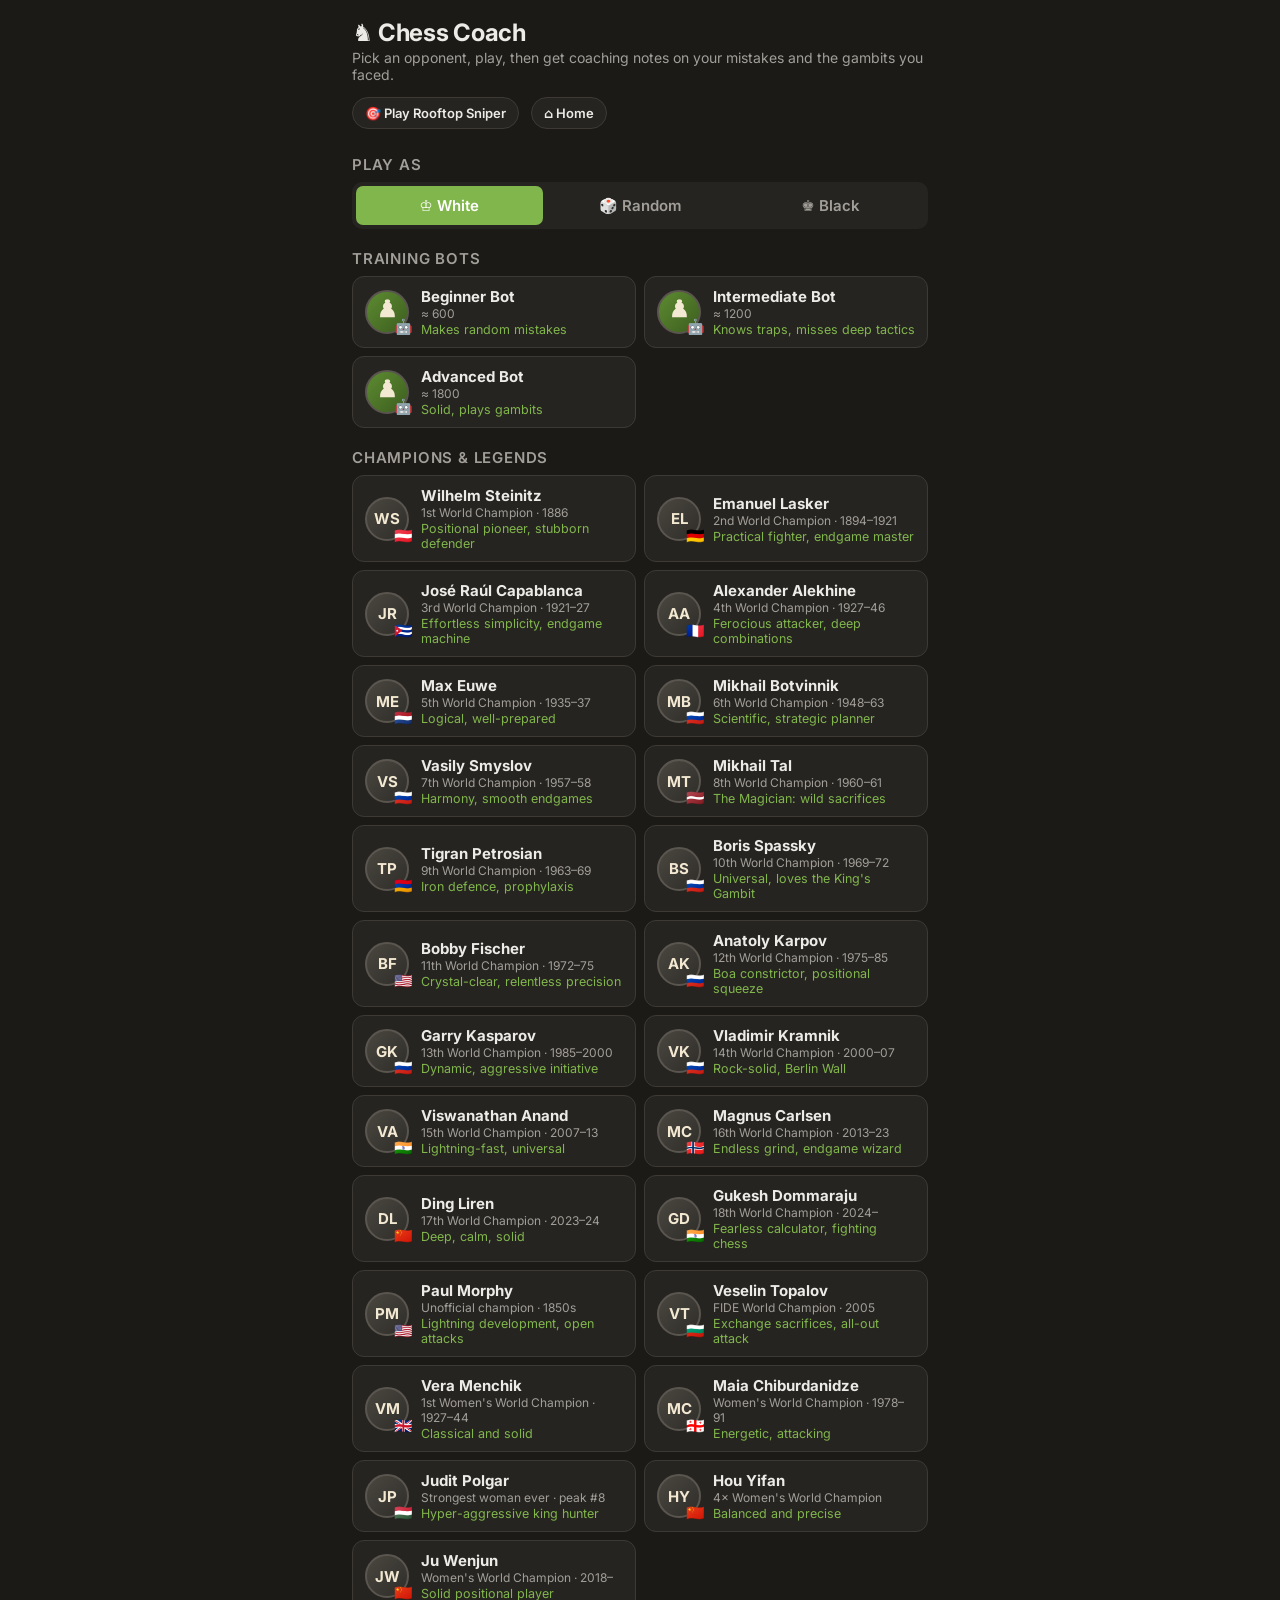
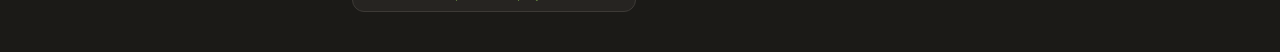
==== commit 50c356b5: "Add files via upload" ====
--- a/chess.html
+++ b/chess.html
@@ -132,7 +132,7 @@
 <section id="lobby" class="wrap">
   <h1>♞ Chess Coach</h1>
   <p class="sub">Pick an opponent, play, then get coaching notes on your mistakes and the gambits you faced.</p>
-  <a class="xlink" href="index.html">🎯 Play Rooftop Sniper</a>
+  <a class="xlink" href="sniper.html">🎯 Play Rooftop Sniper</a> <a class="xlink" href="index.html">⌂ Home</a>
   <div id="resumeBox" class="resume" hidden><span id="resumeTxt"></span><button id="resumeBtn" class="btn pri">Resume</button></div>
   <h2>Play as</h2>
   <div class="seg" id="colorSeg"><button data-c="w">♔ White</button><button data-c="r">🎲 Random</button><button data-c="b">♚ Black</button></div>
